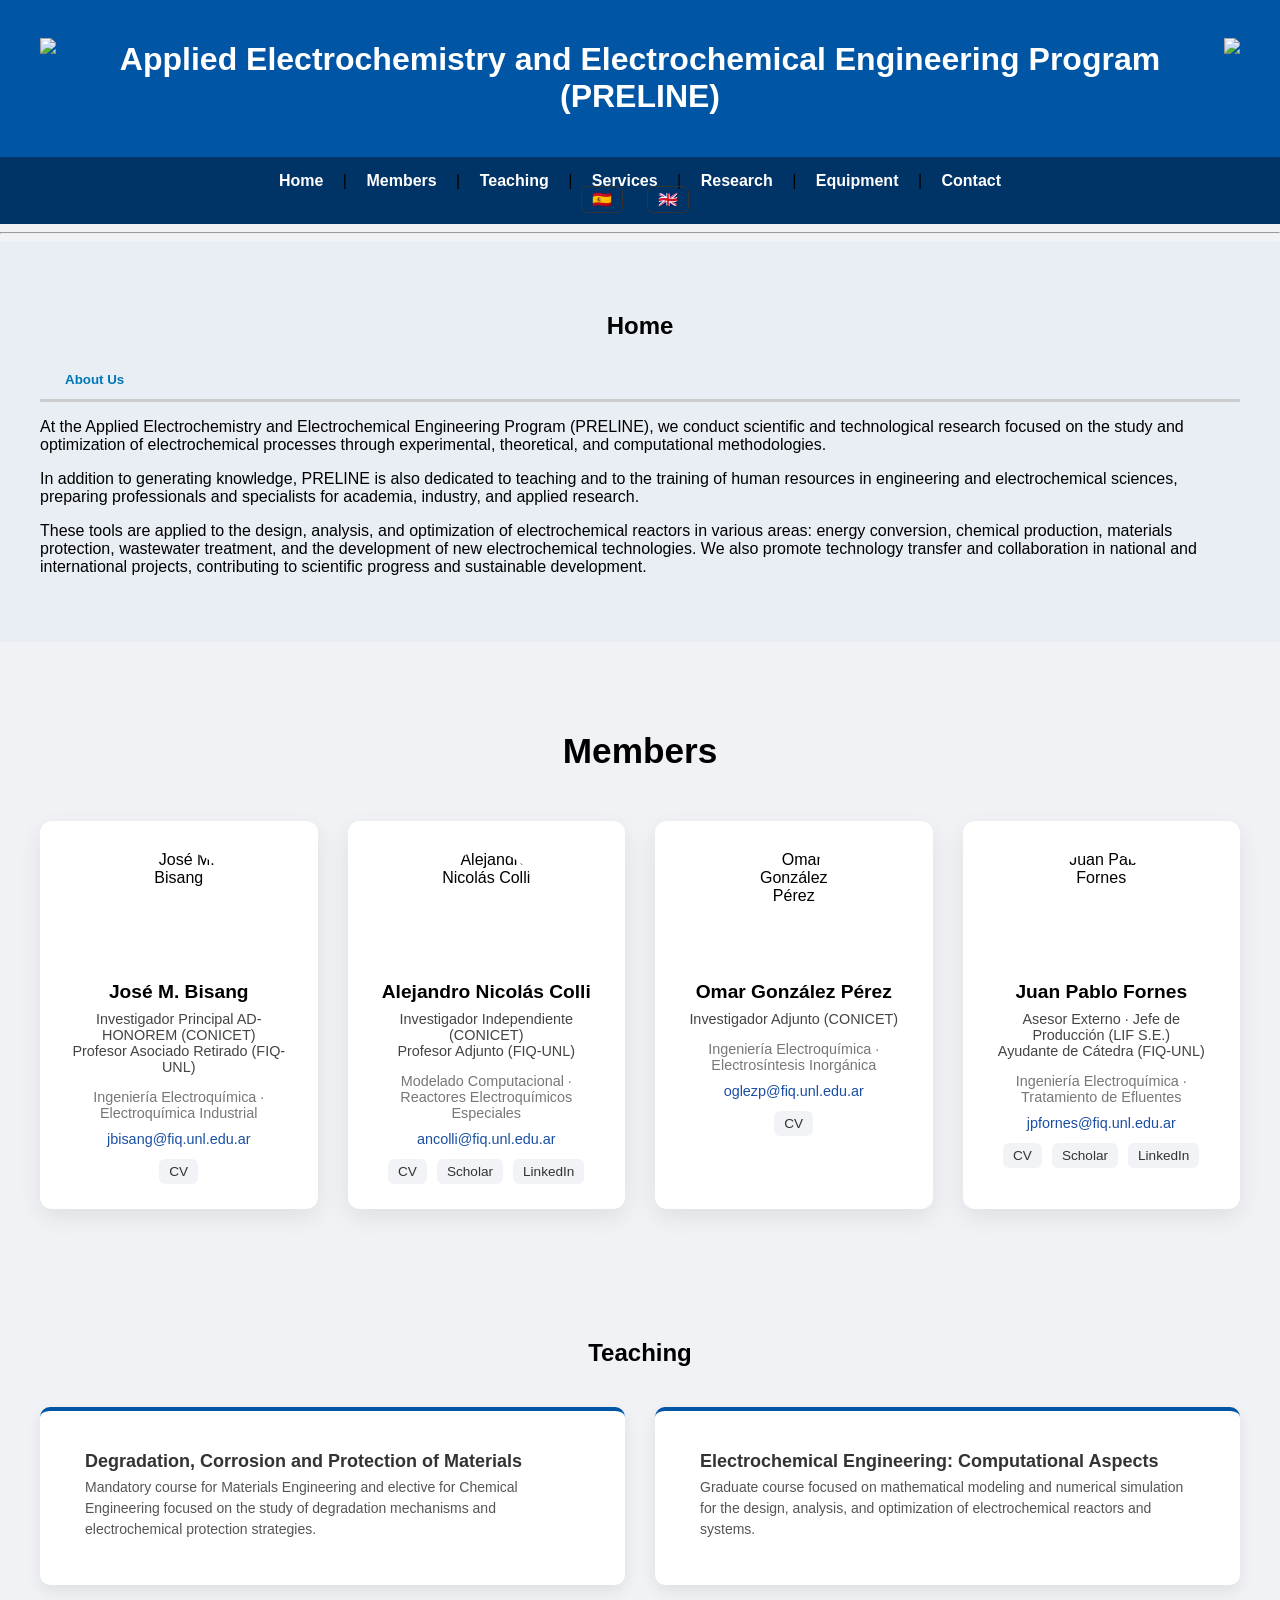
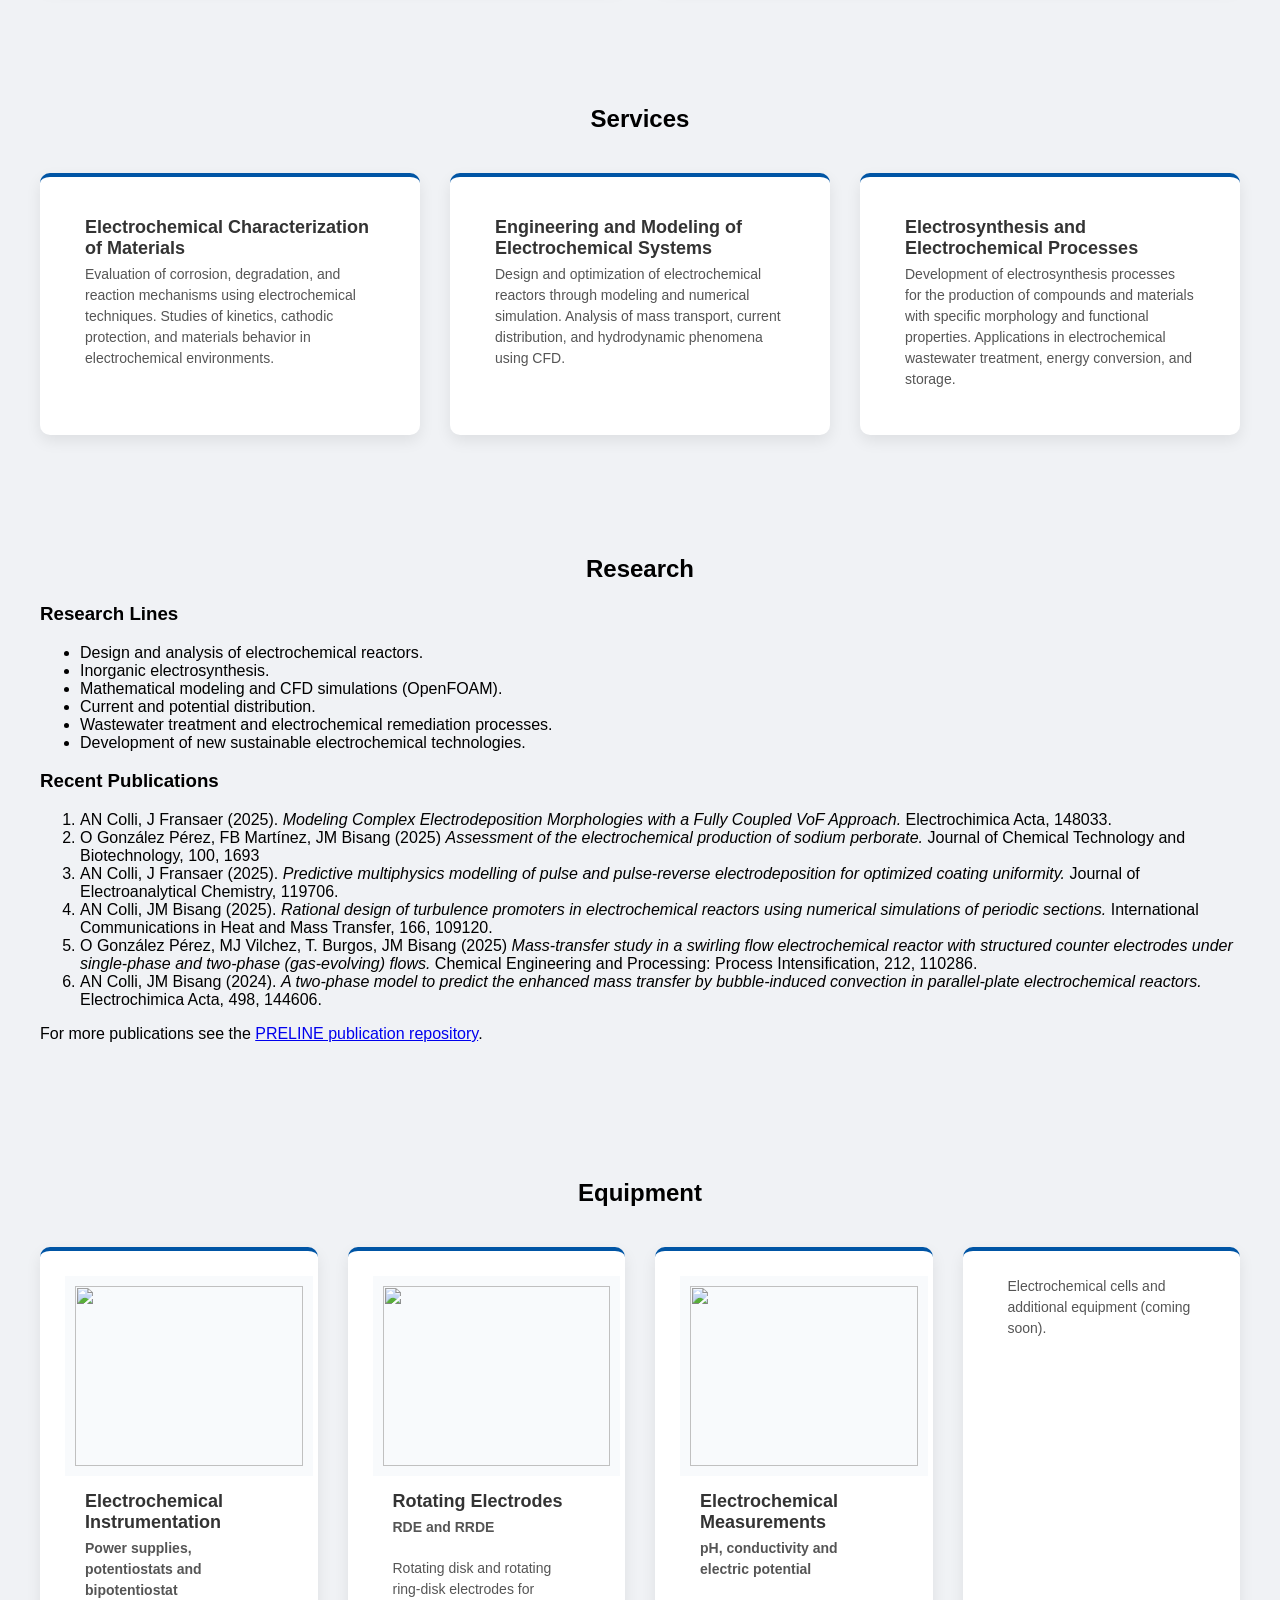
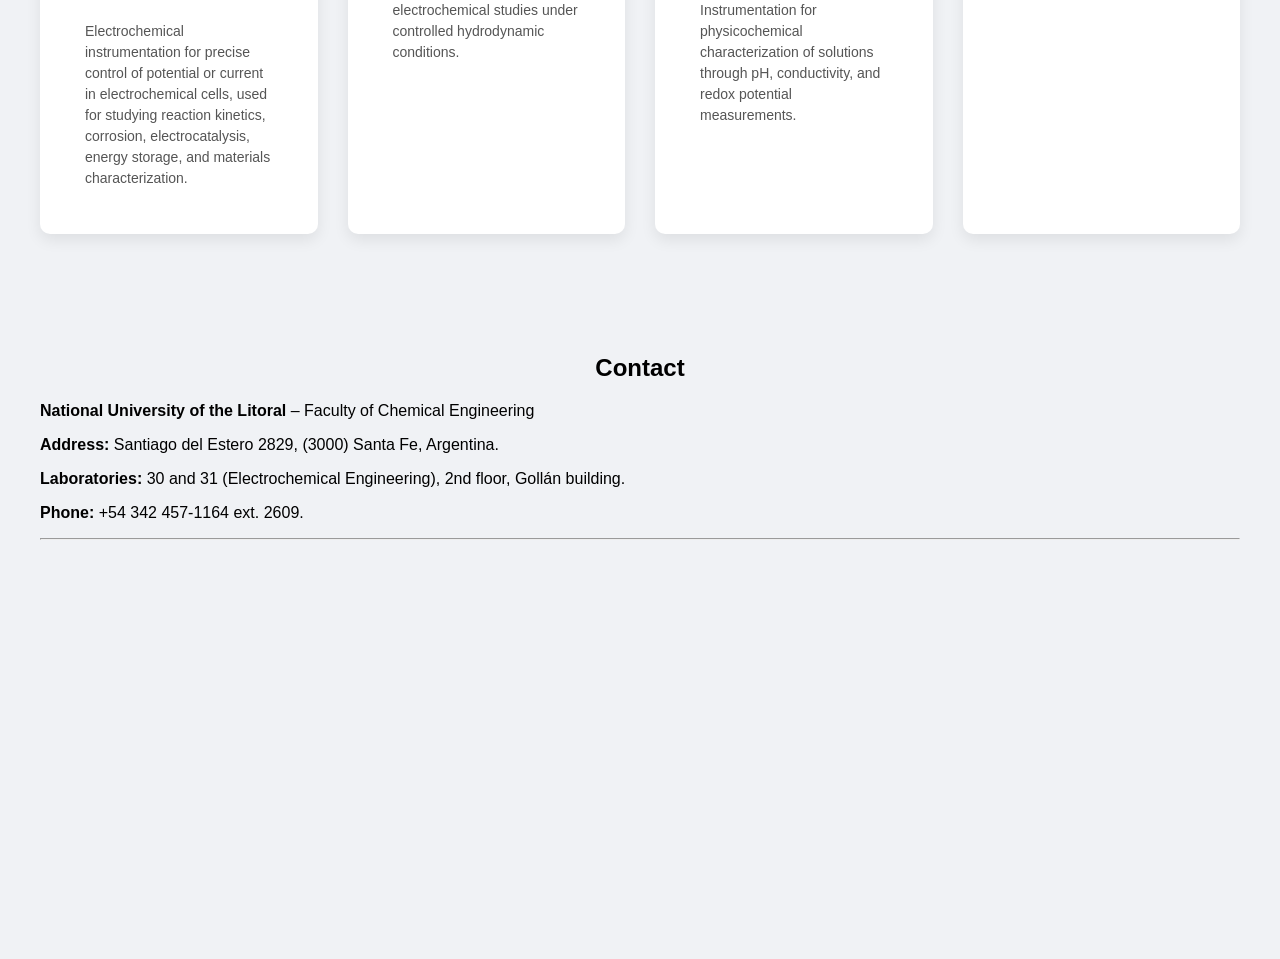
==== index-en.html @ 6eecdf02 "Update index-en.html" ====
<!DOCTYPE html>
<html lang="en">
<head>
<meta charset="UTF-8">
<meta name="description" content="PRELINE is a program in applied electrochemistry and electrochemical engineering at the School of Chemical Engineering (FIQ) of the National University of the Littoral (UNL), where research is conducted, undergraduate and graduate courses are taught, and human resources are trained.">
<title>Programa de Electroquímica Aplicada e Ingeniería Electroquímica (PRELINE)</title>
<link rel="stylesheet" href="style.css">
</head>

<body>

<header class="hero">
  <img src="files/logoFIQ.png" class="logo-left">
  <div class="hero-text">
    <h1>Applied Electrochemistry and Electrochemical Engineering Program (PRELINE)</h1>
  </div>
  <img src="files/logoUNL.png" class="logo-right">
</header>

<nav>

<div class="menu">
<a href="#inicio">Home</a> |
<a href="#integrantes">Members</a> |
<a href="#docencia">Teaching</a> |
<a href="#servicios">Services</a> |
<a href="#investigacion">Research</a> |
<a href="#equipamiento">Equipment</a> |
<a href="#contacto">Contact</a>
</div>

<span class="lang-switch">
<a href="index.html">🇪🇸</a>
<a href="index-en.html">🇬🇧</a>
</span>

</nav>

<hr>

<section id="inicio">
  <h2>Home</h2>

  <div class="tabs">
    <button class="tab-button active" data-tab="sobre-nosotros">About Us</button>
    
    <div class="tab-indicator"></div>
  </div>

  <div class="tab-content active" id="sobre-nosotros">
    <div class="sobre-texto">
      <p>
        At the Applied Electrochemistry and Electrochemical Engineering Program (PRELINE), we conduct scientific and technological research focused on the study and optimization of electrochemical processes through experimental, theoretical, and computational methodologies.
      </p>

      <p>
        In addition to generating knowledge, PRELINE is also dedicated to teaching and to the training of human resources in engineering and electrochemical sciences, preparing professionals and specialists for academia, industry, and applied research.
      </p>

      <p>
        These tools are applied to the design, analysis, and optimization of electrochemical reactors in various areas: energy conversion, chemical production, materials protection, wastewater treatment, and the development of new electrochemical technologies. We also promote technology transfer and collaboration in national and international projects, contributing to scientific progress and sustainable development.
      </p>
    </div>
  </div>

  
</section>


<section id="integrantes">

<h2 class="section-title">Members</h2>

<div class="integrantes-grid">

<!-- Integrante -->
    <article class="integrante-card">
      <img src="files/img/fotoJMB.jpg" alt="José M. Bisang">

      <div class="integrante-info">
        <h3>José M. Bisang</h3>

        <p class="cargo">
          Investigador Principal AD-HONOREM (CONICET) <br>
          Profesor Asociado Retirado (FIQ-UNL)
        </p>

        <p class="area">
          Ingeniería Electroquímica · Electroquímica Industrial
        </p>

        <a class="email" href="mailto:jbisang@fiq.unl.edu.ar">
          jbisang@fiq.unl.edu.ar
        </a>

        <div class="links">
          <a href="https://bicyt.conicet.gov.ar/fichas/p/en/jose-maria-bisang" target="_blank">CV</a>
        </div>
      </div>
    </article>


    <!-- Integrante -->
    <article class="integrante-card">
      <img src="files/img/fotoColli.jpg" alt="Alejandro Nicolás Colli">

      <div class="integrante-info">
        <h3>Alejandro Nicolás Colli</h3>

        <p class="cargo">
          Investigador Independiente (CONICET) <br>
          Profesor Adjunto (FIQ-UNL)
        </p>

        <p class="area">
          Modelado Computacional · Reactores Electroquímicos Especiales
        </p>

        <a class="email" href="mailto:ancolli@fiq.unl.edu.ar">
          ancolli@fiq.unl.edu.ar
        </a>

        <div class="links">
          <a href="files/Colli.pdf" target="_blank">CV</a>
          <a href="https://scholar.google.com/citations?user=AKyOpQEAAAAJ&hl=es" target="_blank">Scholar</a>
          <a href="https://www.linkedin.com/in/alejandro-nicol%C3%A1s-colli-9a165934/" target="_blank">LinkedIn</a>
        </div>
      </div>
    </article>


    <!-- Integrante -->
    <article class="integrante-card">
      <img src="files/img/fotoOmar.jpg" alt="Omar González Pérez">

      <div class="integrante-info">
        <h3>Omar González Pérez</h3>

        <p class="cargo">
          Investigador Adjunto (CONICET)
        </p>

        <p class="area">
          Ingeniería Electroquímica · Electrosíntesis Inorgánica
        </p>

        <a class="email" href="mailto:oglezp@fiq.unl.edu.ar">
          oglezp@fiq.unl.edu.ar
        </a>

        <div class="links">
          <a href="files/OGP.pdf" target="_blank">CV</a>
        </div>
      </div>
    </article>


    <!-- Integrante -->
    <article class="integrante-card">
      <img src="files/img/fotoJP.png" alt="Juan Pablo Fornes">

      <div class="integrante-info">
        <h3>Juan Pablo Fornes</h3>

        <p class="cargo">
          Asesor Externo · Jefe de Producción (LIF S.E.) <br>
          Ayudante de Cátedra (FIQ-UNL)
        </p>

        <p class="area">
          Ingeniería Electroquímica · Tratamiento de Efluentes
        </p>

        <a class="email" href="mailto:jpfornes@fiq.unl.edu.ar">
          jpfornes@fiq.unl.edu.ar
        </a>

        <div class="links">
          <a href="files/JPF.pdf" target="_blank">CV</a>
          <a href="https://scholar.google.com/citations?user=58MjbLQAAAAJ&hl=es" target="_blank">Scholar</a>
          <a href="https://www.linkedin.com/in/juan-pablo-fornes-07b4b155/" target="_blank">LinkedIn</a>
        </div>
      </div>
    </article>

</div>
</section>


<section id="docencia">
<h2>Teaching</h2>

<div class="cards">

<a href="corrosion.html" class="card-link">
<div class="card">
<h3>Degradation, Corrosion and Protection of Materials</h3>
<p>Mandatory course for Materials Engineering and elective for Chemical Engineering focused on the study of degradation mechanisms and electrochemical protection strategies.</p>
</div>
</a>

<a href="ingElectro.html" class="card-link">
<div class="card">
<h3>Electrochemical Engineering: Computational Aspects</h3>
<p>Graduate course focused on mathematical modeling and numerical simulation for the design, analysis, and optimization of electrochemical reactors and systems.</p>
</div>
</a>

</div>
</section>


<section id="servicios">
<h2>Services</h2>

<div class="cards">

<div class="card">
<h3>Electrochemical Characterization of Materials</h3>
<p>Evaluation of corrosion, degradation, and reaction mechanisms using electrochemical techniques. Studies of kinetics, cathodic protection, and materials behavior in electrochemical environments.</p>
</div>

<div class="card">
<h3>Engineering and Modeling of Electrochemical Systems</h3>
<p>Design and optimization of electrochemical reactors through modeling and numerical simulation. Analysis of mass transport, current distribution, and hydrodynamic phenomena using CFD.</p>
</div>

<div class="card">
<h3>Electrosynthesis and Electrochemical Processes</h3>
<p>Development of electrosynthesis processes for the production of compounds and materials with specific morphology and functional properties. Applications in electrochemical wastewater treatment, energy conversion, and storage.</p>
</div>

</div>
</section>



<section id="investigacion">
<h2>Research</h2>

<div class="sobre-texto">
<h3>Research Lines</h3>

<ul>
<li>Design and analysis of electrochemical reactors.</li>
<li>Inorganic electrosynthesis.</li>
<li>Mathematical modeling and CFD simulations (OpenFOAM).</li>
<li>Current and potential distribution.</li>
<li>Wastewater treatment and electrochemical remediation processes.</li>
<li>Development of new sustainable electrochemical technologies.</li>
</ul>

</div>

<div class="sobre-texto">

<h3>Recent Publications</h3>

<ol>
    <li>
      AN Colli, J Fransaer (2025). 
      <em>Modeling Complex Electrodeposition Morphologies with a Fully Coupled VoF Approach.</em> 
      Electrochimica Acta, 148033.
    </li>
    <li>
      O González Pérez, FB Martínez, JM Bisang (2025)
      <em>Assessment of the electrochemical production of sodium perborate.</em> 
      Journal of Chemical Technology and Biotechnology, 100, 1693
    </li>
    <li>
      AN Colli, J Fransaer (2025). 
      <em>Predictive multiphysics modelling of pulse and pulse-reverse electrodeposition for optimized coating uniformity.</em> 
      Journal of Electroanalytical Chemistry, 119706.
    </li>
    <li>
      AN Colli, JM Bisang (2025). 
      <em>Rational design of turbulence promoters in electrochemical reactors using numerical simulations of periodic sections.</em> 
      International Communications in Heat and Mass Transfer, 166, 109120.
    </li>
        <li>
      O González Pérez, MJ Vilchez, T. Burgos, JM Bisang (2025)
      <em>Mass-transfer study in a swirling flow electrochemical reactor with structured counter electrodes under single-phase and two-phase (gas-evolving) flows.</em> 
      Chemical Engineering and Processing: Process Intensification, 212, 110286.
    </li>
    <li>
      AN Colli, JM Bisang (2024). 
      <em>A two-phase model to predict the enhanced mass transfer by bubble-induced convection in parallel-plate electrochemical reactors.</em> 
      Electrochimica Acta, 498, 144606.
    </li>
  </ol>

<p>For more publications see the <a href="#">PRELINE publication repository</a>.</p>

</div>

</section>


<section id="equipamiento">

<h2>Equipment</h2>

<div class="cards">

<a href="potenciostatos.html" class="card">

<img src="files/equipos/potenciostato2.gif">

<h3>Electrochemical Instrumentation</h3>

<p class="card-subtitle">
Power supplies, potentiostats and bipotentiostat
</p>

<p>
Electrochemical instrumentation for precise control of potential or current in electrochemical cells, used for studying reaction kinetics, corrosion, electrocatalysis, energy storage, and materials characterization.
</p>

</a>


<a href="electrodos-rotatorios.html" class="card">

<img src="files/equipos/rrde.png">

<h3>Rotating Electrodes</h3>

<p class="card-subtitle">
RDE and RRDE
</p>

<p>
Rotating disk and rotating ring-disk electrodes for electrochemical studies under controlled hydrodynamic conditions.
</p>

</a>


<a href="ph-conductividad-potencial.html" class="card">

<img src="files/equipos/phmetro.png">

<h3>Electrochemical Measurements</h3>

<p class="card-subtitle">
pH, conductivity and electric potential
</p>

<p>
Instrumentation for physicochemical characterization of solutions through pH, conductivity, and redox potential measurements.
</p>

</a>

<div class="card">
<p>Electrochemical cells and additional equipment (coming soon).</p>
</div>

</div>
</section>





<section id="contacto">

<h2>Contact</h2>

<div class="sobre-texto">

<p><strong>National University of the Litoral</strong> – Faculty of Chemical Engineering</p>

<p><strong>Address:</strong> Santiago del Estero 2829, (3000) Santa Fe, Argentina.</p>

<p><strong>Laboratories:</strong> 30 and 31 (Electrochemical Engineering), 2nd floor, Gollán building.</p>

<p><strong>Phone:</strong> +54 342 457-1164 ext. 2609.</p>

 <hr>

    <div class="mapa">
      <iframe src="https://www.google.com/maps/embed?pb=!1m18!1m12!1m3!1d3396.8702638715386!2d-60.70971612447828!3d-31.637402374160654!2m3!1f0!2f0!3f0!3m2!1i1024!2i768!4f13.1!3m3!1m2!1s0x95b5a9b8584c6de3%3A0xba6783eb5338e524!2sSantiago%20del%20Estero%202829%2C%20S3000%20Santa%20Fe%20de%20la%20Vera%20Cruz%2C%20Santa%20Fe!5e0!3m2!1ses!2sar!4v1773063499050!5m2!1ses!2sar" width="100%" height="350" style="border:0;" allowfullscreen="" loading="lazy" referrerpolicy="no-referrer-when-downgrade"></iframe>
    </div>

</div>

</section>

</body>
</html>
---- style.css ----
/* =========================
   ESTILO GENERAL
========================= */

body {
  font-family: Arial, sans-serif;
  margin: 0;
  background-color: #f0f2f5;
}

section {
  padding: 50px 40px;
}

h2 {
  text-align: center;
}

/* =========================
   NAVBAR
========================= */

nav {
  background-color: #003366;
  padding: 15px;
  text-align: center;
}

nav a {
  color: white;
  margin: 0 15px;
  text-decoration: none;
  font-weight: bold;
}

/* =========================
   HERO
========================= */

.hero {
  background-color: #0055a5;
  color: white;
  padding: 20px 40px;
  display: flex;
  align-items: center;
  justify-content: space-between;
}

.hero-text {
  text-align: center;
  flex: 1;
}

.logo-left,
.logo-right {
  height: 80px;
}

.logo-left {
  margin-right: 20px;
}

.logo-right {
  margin-left: 20px;
}

/* =========================
   RESPONSIVE - hero
========================= */

@media (max-width: 768px) {

.hero {
flex-direction: column;
text-align: center;
}

.logo-left,
.logo-right {
margin: 10px 0;
}

}

/* =========================
   SECCION INICIO
========================= */

#inicio {
  background-color: #e9eef5;
}

/* =========================
   CARDS GENERALES
========================= */

.cards {
  display: grid;
  grid-template-columns: repeat(auto-fit, minmax(280px, 1fr));
  gap: 25px;
  margin-top: 30px;
}

.card {
  background-color: #ffffff;
  padding: 25px;
  border-radius: 6px;
  border-top: 4px solid #0055a5;
  box-shadow: 0px 3px 8px rgba(0,0,0,0.08);
  transition: 0.3s;
}

.card h3 {
  margin-top: 0;
}

.card:hover {
  transform: translateY(-5px);
  box-shadow: 0px 6px 15px rgba(0,0,0,0.15);
}

/* CARD GRANDE */

.card.large {
  max-width: 900px;
  margin: 20px auto;
  background: #f0f4f8;
  padding: 1.5rem;
  border-radius: 10px;
  box-shadow: 0 4px 8px rgba(0,0,0,0.1);
}

.card-link {
  text-decoration: none;
  color: inherit;
}

/* =========================
   TIMELINE HISTORIA
========================= */

.timeline {
  position: relative;
  margin: 2rem 0;
  padding-left: 40px;
  border-left: 3px solid #0077b6;
}

.timeline-item {
  margin-bottom: 2rem;
  position: relative;
}

.timeline-date {
  position: absolute;
  left: -80px;
  top: 0;
  font-weight: bold;
  color: #023e8a;
}

.timeline-content {
  background: #f0f4f8;
  padding: 1rem;
  border-radius: 8px;
  box-shadow: 0 2px 6px rgba(0,0,0,0.1);
}

/* ======= Ajustes móviles ======= */
@media (max-width: 600px) {
  .timeline {
    padding-left: 20px;
    border-left: 2px solid #0077b6;
  }

  .timeline-date {
    left: -60px;
    font-size: 0.85rem;
  }

  .timeline-content {
    padding: 0.8rem;
  }
}
/* =========================
   TABS
========================= */

.tabs {
  position: relative;
  display: flex;
  border-bottom: 3px solid #ccc;
  margin-bottom: 1rem;
}

.tab-button {
  padding: 12px 25px;
  background: none;
  border: none;
  cursor: pointer;
  font-weight: bold;
  color: #555;
  position: relative;
  transition: color 0.3s;
}

.tab-button:hover {
  color: #0077b6;
}

.tab-button.active {
  color: #0077b6;
}

.tab-indicator {
  position: absolute;
  bottom: 0;
  height: 3px;
  background: #0077b6;
  width: 0;
  transition: left 0.3s, width 0.3s;
}

.tab-content {
  display: none;
  opacity: 0;
  transform: translateY(10px);
  transition: opacity 0.5s ease, transform 0.5s ease;
}

.tab-content.active {
  display: block;
  opacity: 1;
  transform: translateY(0);
}

/* =========================
   INTEGRANTES
========================= */

#integrantes {
  padding: 60px 20px;
  max-width: 1200px;
  margin: auto;
}

.section-title{
  text-align:center;
  font-size:2.2rem;
  margin-bottom:50px;
}

.integrantes-grid{
  display:grid;
  grid-template-columns:repeat(auto-fit,minmax(260px,1fr));
  gap:30px;
}

.integrante-card{
  background:white;
  border-radius:12px;
  padding:20px;
  box-shadow:0 8px 25px rgba(0,0,0,0.08);
  transition:transform .25s ease, box-shadow .25s ease;
  text-align:center;
  height:auto; /* cambiar de 100% a auto para evitar solapamiento */
}

.integrante-card:hover{
  transform:translateY(-6px);
  box-shadow:0 14px 35px rgba(0,0,0,0.12);
}

.integrante-card img{
  width:110px;
  height:110px;
  border-radius:50%;
  object-fit:cover;
  display:block;
  margin:10px auto 15px auto;
}

.integrante-info{
  padding:5px 10px;
}

.integrante-info h3{
  margin:0;
  font-size:1.2rem;
}

.cargo{
  font-size:.9rem;
  margin:8px 0;
  color:#444;
}

.area{
  font-size:.9rem;
  color:#777;
  margin-bottom:10px;
}

.email{
  display:block;
  font-size:.9rem;
  margin-bottom:12px;
  color:#1a4fa3;
  text-decoration:none;
}

.links{
  display:flex;
  gap:10px;
  flex-wrap:wrap;
  justify-content:center;
}

.links a{
  font-size:.85rem;
  padding:5px 10px;
  border-radius:6px;
  background:#f1f3f6;
  text-decoration:none;
  color:#333;
  transition:.2s;
}

.links a:hover{
  background:#1a4fa3;
  color:white;
}

/* =========================
   RESPONSIVE - integrantes
========================= */

/* Tablets */
@media (max-width: 900px){
  .integrantes-grid {
    grid-template-columns: repeat(2, 1fr);
  }
}

/* Móviles */
@media (max-width: 600px){
  .integrantes-grid {
    grid-template-columns: 1fr;
  }

  .integrante-card img {
    width: 90px;
    height: 90px;
  }

  .section-title{
    font-size:1.8rem;
  }

  .integrante-info h3{
    font-size:1.1rem;
  }
}



/* =========================
   MAPA
========================= */

.mapa{
  margin-top:15px;
}

.mapa iframe{
  border-radius:10px;
}

/* =========================
   EQUIPAMIENTO
========================= */

.cards{
display:grid;
grid-template-columns:repeat(auto-fit,minmax(260px,1fr));
gap:30px;
margin-top:40px;
}

.card{
display:block;
background:white;
border-radius:10px;
overflow:hidden;
text-decoration:none;   /* ESTO SACA EL SUBRAYADO */
color:#333;
box-shadow:0 6px 15px rgba(0,0,0,0.08);
transition:transform .2s ease, box-shadow .2s ease;
}

.card img{
width:100%;
height:180px;
object-fit:contain;
display:block;
padding:10px;
background:#f8fafc;
}

.card h3{
font-size:18px;
margin:15px 20px 5px 20px;
}

.card p{
font-size:14px;
margin:0 20px 20px 20px;
color:#555;
line-height:1.5;
}

.card:hover{
transform:translateY(-6px);
box-shadow:0 12px 25px rgba(0,0,0,0.15);
}

.card-subtitle{
font-size:14px;
color:#2c6fa3;
margin:0 20px 10px 20px;
font-weight:600;
}

/* =========================
   Desarrollo tecnologico
========================= */


#clientes {
  display: grid;
  grid-template-columns: repeat(auto-fit, minmax(300px, 1fr));
  gap: 20px;
}

.trabajo {
  background: #ffffff;
  border-left: 4px solid #2c6ed5;
  padding: 15px;
  border-radius: 6px;
  box-shadow: 0 2px 6px rgba(0,0,0,0.08);
  transition: transform 0.2s ease, box-shadow 0.2s ease;
}

.trabajo:hover {
  transform: translateY(-4px);
  box-shadow: 0 6px 14px rgba(0,0,0,0.12);
}

.trabajo h3 {
  margin-top: 0;
  font-size: 18px;
  color: #1d3557;
}

.trabajo p {
  margin: 5px 0;
  font-size: 14px;
  color: #444;
}

.trabajo strong {
  color: #000;
}





/* =========================
   IDIOMA
========================= */

.lang-switch a {
  padding: 4px 10px;
  border: 1px solid #333;
  border-radius: 6px;
  text-decoration: none;
  font-weight: bold;
  margin-left: 5px;
}

.lang-switch a:hover {
  background-color: #333;
  color: white;
}
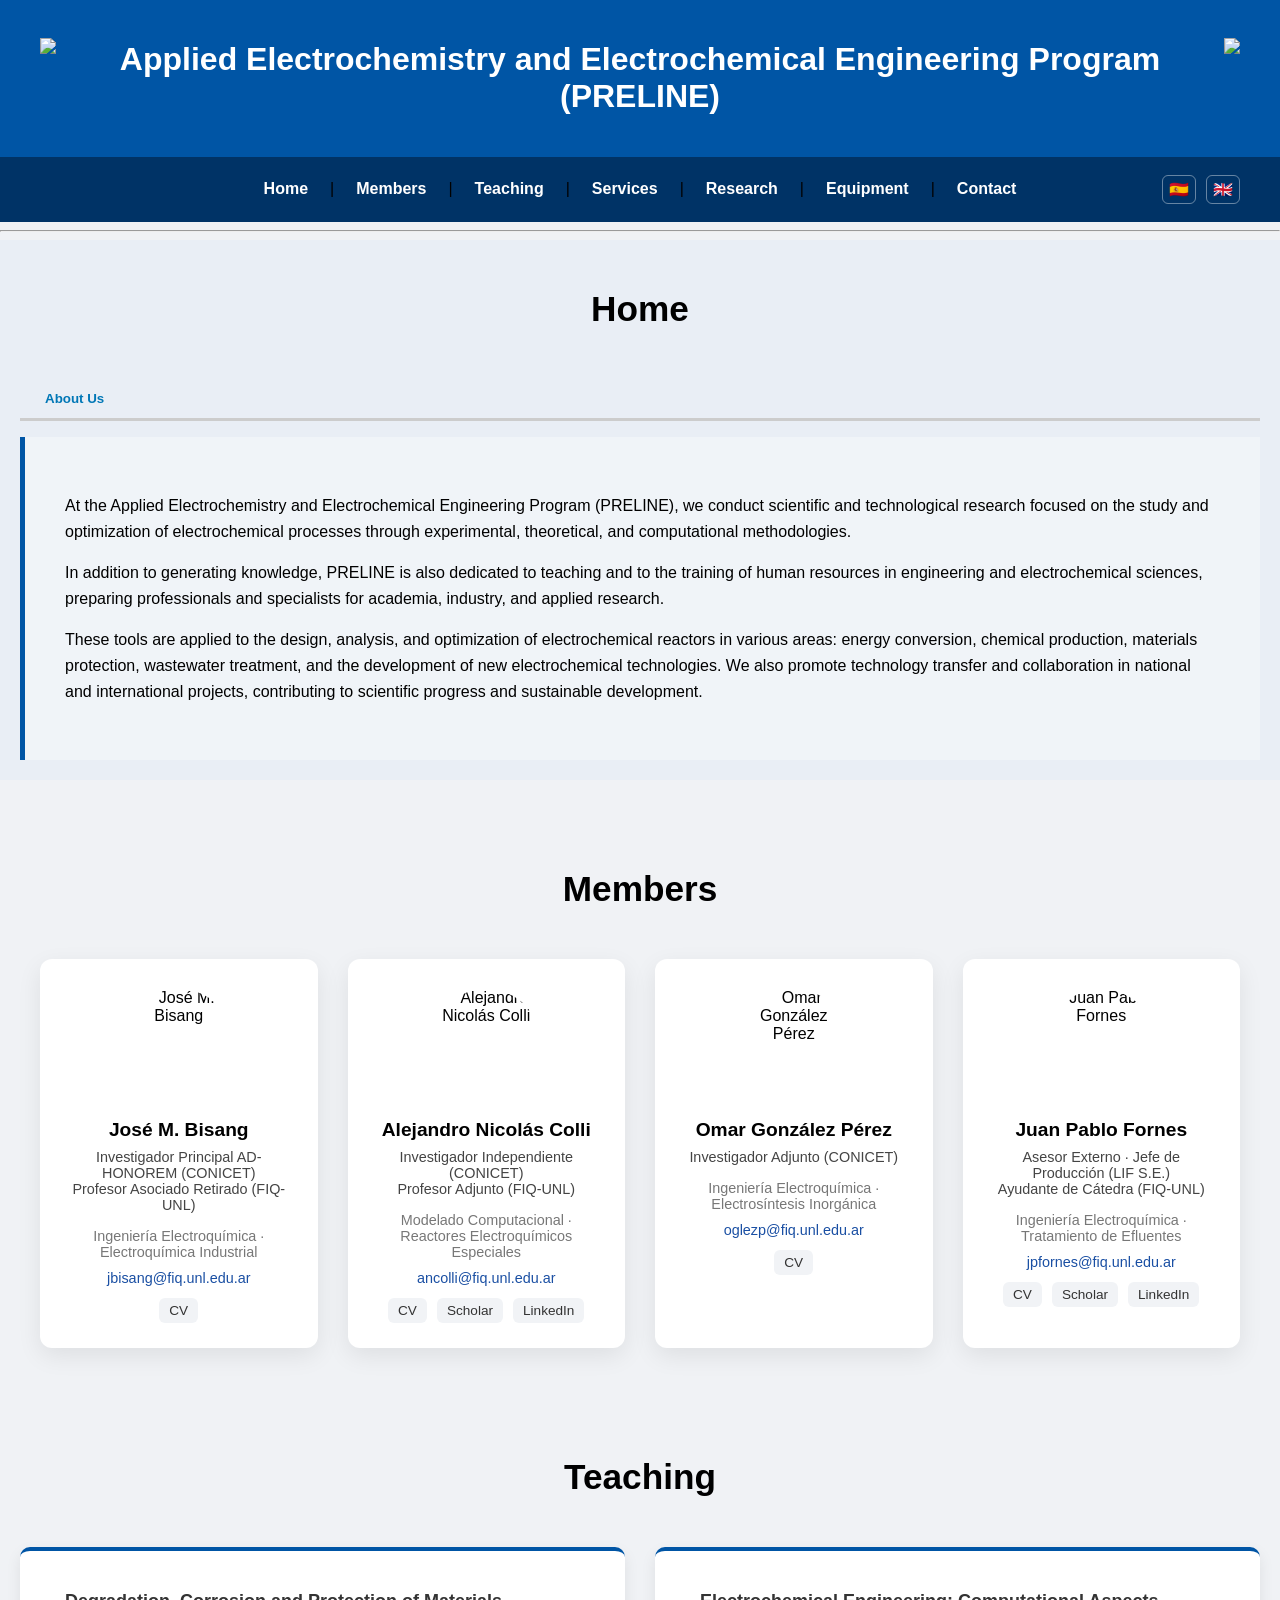
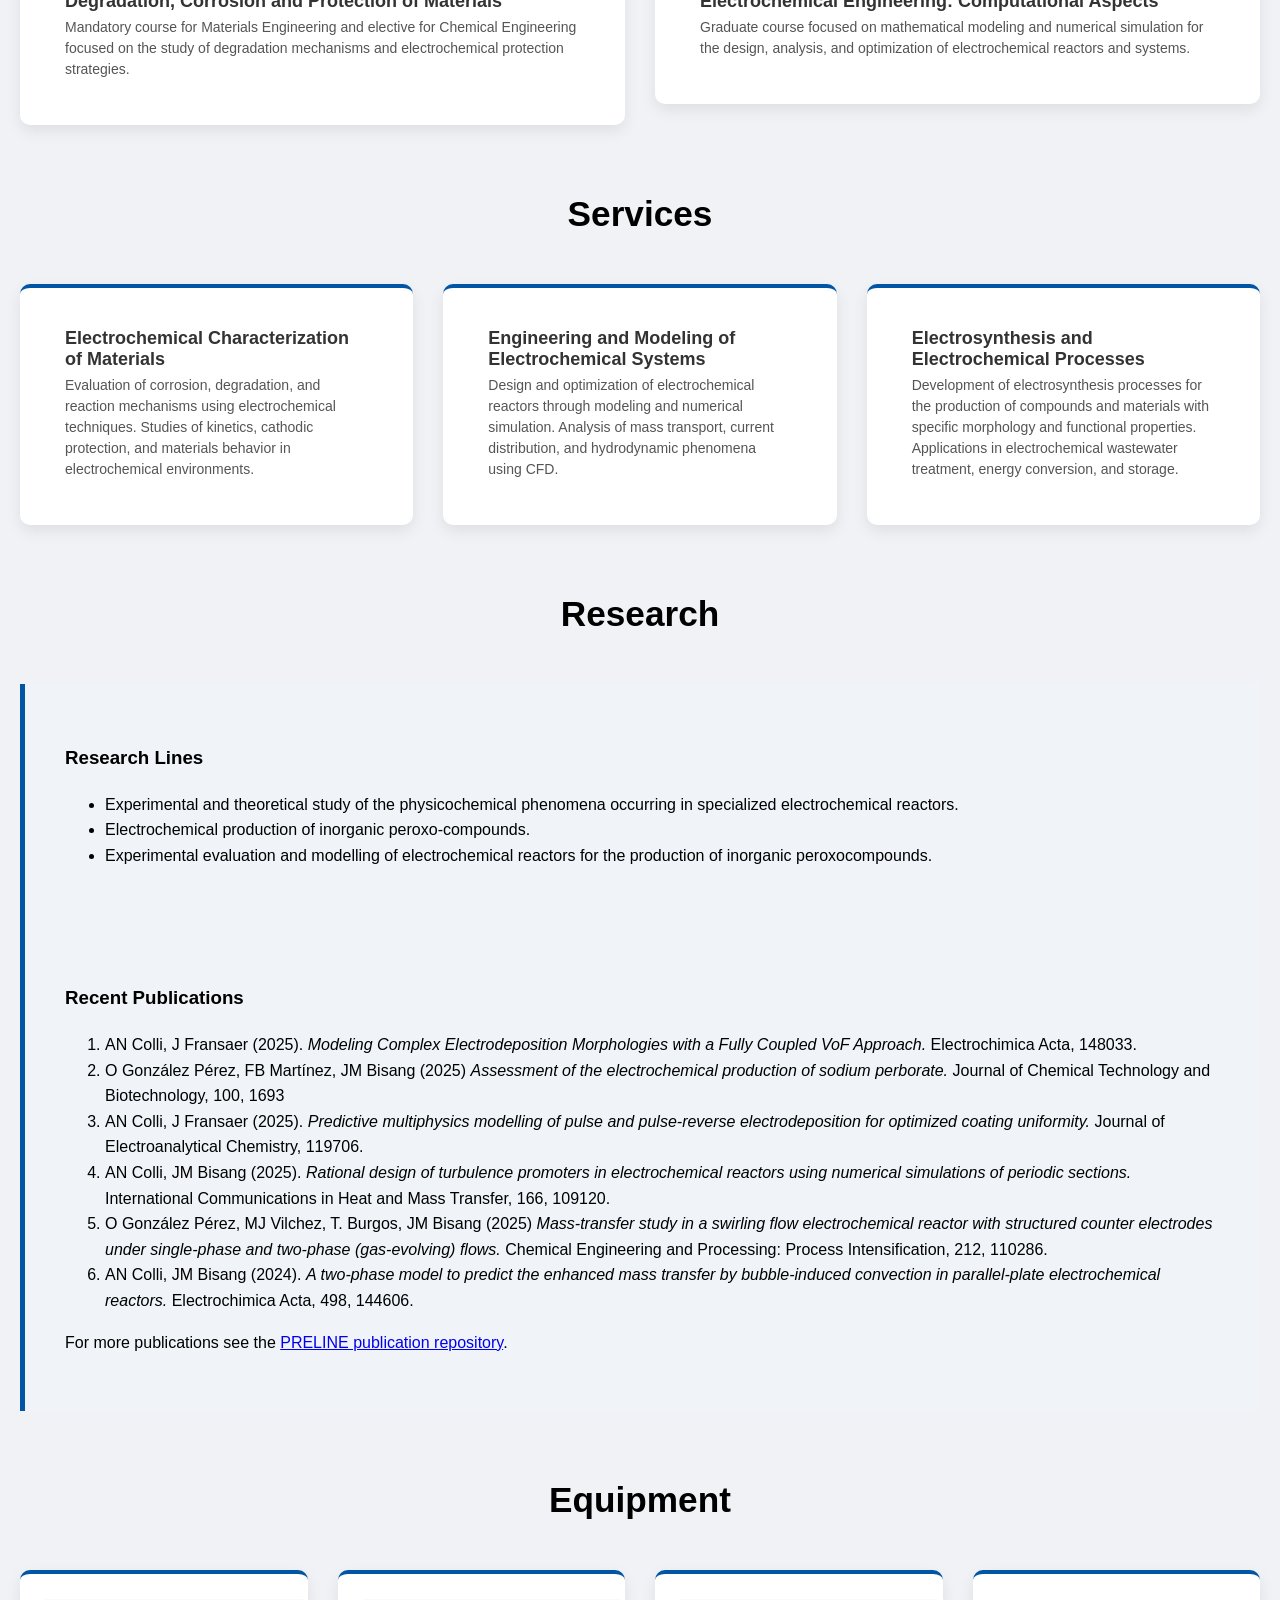
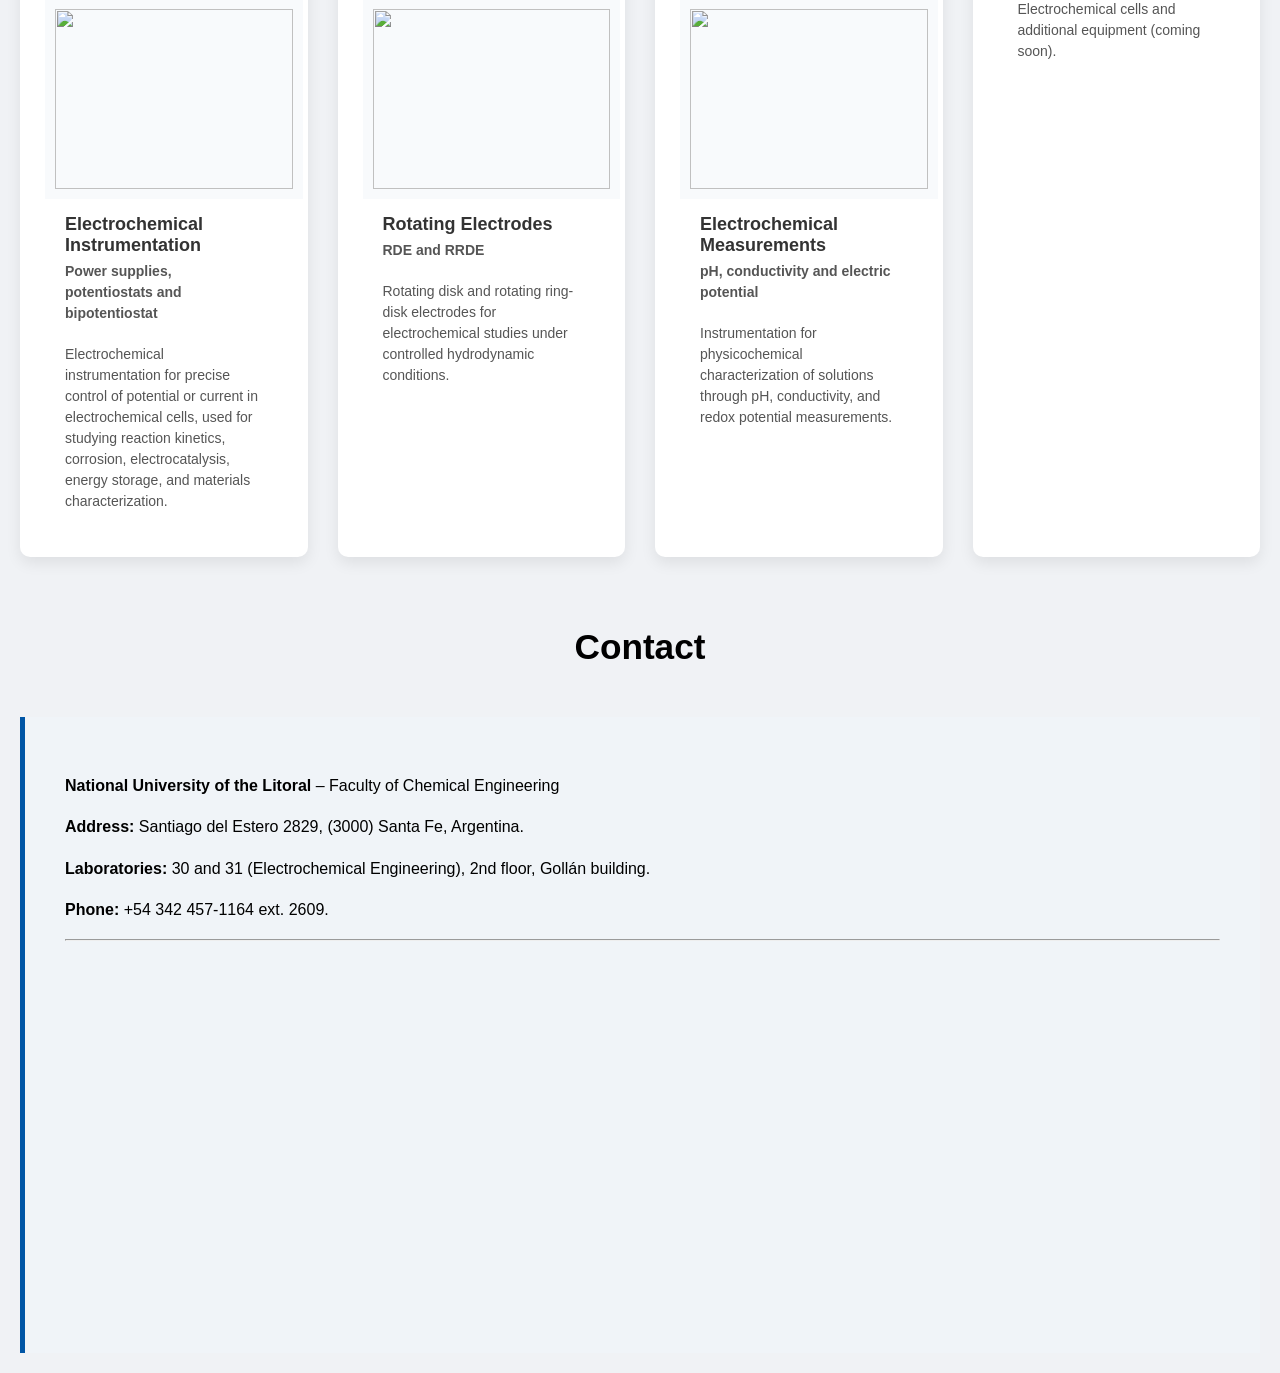
==== commit 2f9862b8: "class="section-title"" ====
--- a/index-en.html
+++ b/index-en.html
@@ -39,7 +39,7 @@
 <hr>
 
 <section id="inicio">
-  <h2>Home</h2>
+<h2 class="section-title">Home</h2>
 
   <div class="tabs">
     <button class="tab-button active" data-tab="sobre-nosotros">About Us</button>
@@ -188,7 +188,7 @@
 
 
 <section id="docencia">
-<h2>Teaching</h2>
+<h2 class="section-title">Teaching</h2>
 
 <div class="cards">
 
@@ -211,7 +211,7 @@
 
 
 <section id="servicios">
-<h2>Services</h2>
+<h2 class="section-title">Services</h2>
 
 <div class="cards">
 
@@ -236,18 +236,15 @@
 
 
 <section id="investigacion">
-<h2>Research</h2>
+<h2 class="section-title">Research</h2>
 
 <div class="sobre-texto">
 <h3>Research Lines</h3>
 
 <ul>
-<li>Design and analysis of electrochemical reactors.</li>
-<li>Inorganic electrosynthesis.</li>
-<li>Mathematical modeling and CFD simulations (OpenFOAM).</li>
-<li>Current and potential distribution.</li>
-<li>Wastewater treatment and electrochemical remediation processes.</li>
-<li>Development of new sustainable electrochemical technologies.</li>
+<li>Experimental and theoretical study of the physicochemical phenomena occurring in specialized electrochemical reactors.</li>
+<li>Electrochemical production of inorganic peroxo-compounds.</li>
+<li>Experimental evaluation and modelling of electrochemical reactors for the production of inorganic peroxocompounds.</li>
 </ul>
 
 </div>
@@ -297,8 +294,8 @@
 
 
 <section id="equipamiento">
-
-<h2>Equipment</h2>
+<h2 class="section-title">Equipment</h2>
+
 
 <div class="cards">
 
@@ -364,8 +361,8 @@
 
 
 <section id="contacto">
-
-<h2>Contact</h2>
+<h2 class="section-title">Contact</h2>
+
 
 <div class="sobre-texto">
 
--- a/style.css
+++ b/style.css
@@ -9,7 +9,7 @@
 }
 
 section {
-  padding: 50px 40px;
+  padding: 20px 20px;
 }
 
 h2 {
@@ -22,16 +22,68 @@
 
 nav {
   background-color: #003366;
-  padding: 15px;
-  text-align: center;
+  padding: 18px 25px;
+
+  display: grid;
+  grid-template-columns: 1fr auto 1fr;
+  align-items: center;
 }
 
 nav a {
   color: white;
-  margin: 0 15px;
   text-decoration: none;
   font-weight: bold;
-}
+  font-size: 16px;
+}
+
+
+nav a:hover {
+  text-decoration: underline;
+}
+
+/* contenedor del menú */
+
+nav .menu {
+  grid-column: 2;
+
+  display: flex;
+  flex-wrap: wrap;
+  justify-content: center;
+
+  gap: 18px 22px;   /* más espacio entre filas y columnas */
+}
+
+
+/* =========================
+   IDIOMA
+========================= */
+
+.lang-switch {
+  grid-column: 3;
+  justify-self: end;
+  display: flex;
+  gap: 10px;
+  margin-left: 30px;   /* ← agrega separación con Contacto */
+  margin-right: 15px;  /* ← separación del borde derecho */
+}
+
+
+.lang-switch a {
+  padding: 4px 6px;
+  border: 1px solid rgba(255,255,255,0.4);
+  border-radius: 6px;
+  text-decoration: none;
+  font-size: 16px;
+}
+
+.lang-switch a:hover {
+  background-color: white;
+  color: #003366;
+}
+
+
+
+
 
 /* =========================
    HERO
@@ -119,16 +171,37 @@
   box-shadow: 0px 6px 15px rgba(0,0,0,0.15);
 }
 
-/* CARD GRANDE */
+/* =========================
+   CARD GRANDE (Sobre nosotros)
+========================= */
+
+.sobre-texto {
+  background: #f0f4f8;
+  padding: 40px;
+  border-left: 5px solid #0055a5;
+  line-height: 1.6;
+}
+
 
 .card.large {
-  max-width: 900px;
-  margin: 20px auto;
+  width: 100%;
+  margin: 30px 0;
   background: #f0f4f8;
-  padding: 1.5rem;
+  padding: 2rem 2.5rem;
   border-radius: 10px;
-  box-shadow: 0 4px 8px rgba(0,0,0,0.1);
-}
+  border-left: 5px solid #0055a5;
+  box-shadow: 0 4px 8px rgba(0,0,0,0.08);
+  line-height: 1.6;
+}
+
+
+/* mejora espaciado del texto */
+
+.card.large p {
+  margin-bottom: 1.2rem;
+}
+
+/* enlaces en cards */
 
 .card-link {
   text-decoration: none;
@@ -221,15 +294,18 @@
   transition: left 0.3s, width 0.3s;
 }
 
+/* contenido */
+
 .tab-content {
-  display: none;
+  max-height: 0;
   opacity: 0;
+  overflow: hidden;
   transform: translateY(10px);
-  transition: opacity 0.5s ease, transform 0.5s ease;
+  transition: all 0.4s ease;
 }
 
 .tab-content.active {
-  display: block;
+  max-height: 2000px; /* suficiente para el contenido */
   opacity: 1;
   transform: translateY(0);
 }
@@ -473,23 +549,3 @@
 }
 
 
-
-
-
-/* =========================
-   IDIOMA
-========================= */
-
-.lang-switch a {
-  padding: 4px 10px;
-  border: 1px solid #333;
-  border-radius: 6px;
-  text-decoration: none;
-  font-weight: bold;
-  margin-left: 5px;
-}
-
-.lang-switch a:hover {
-  background-color: #333;
-  color: white;
-}
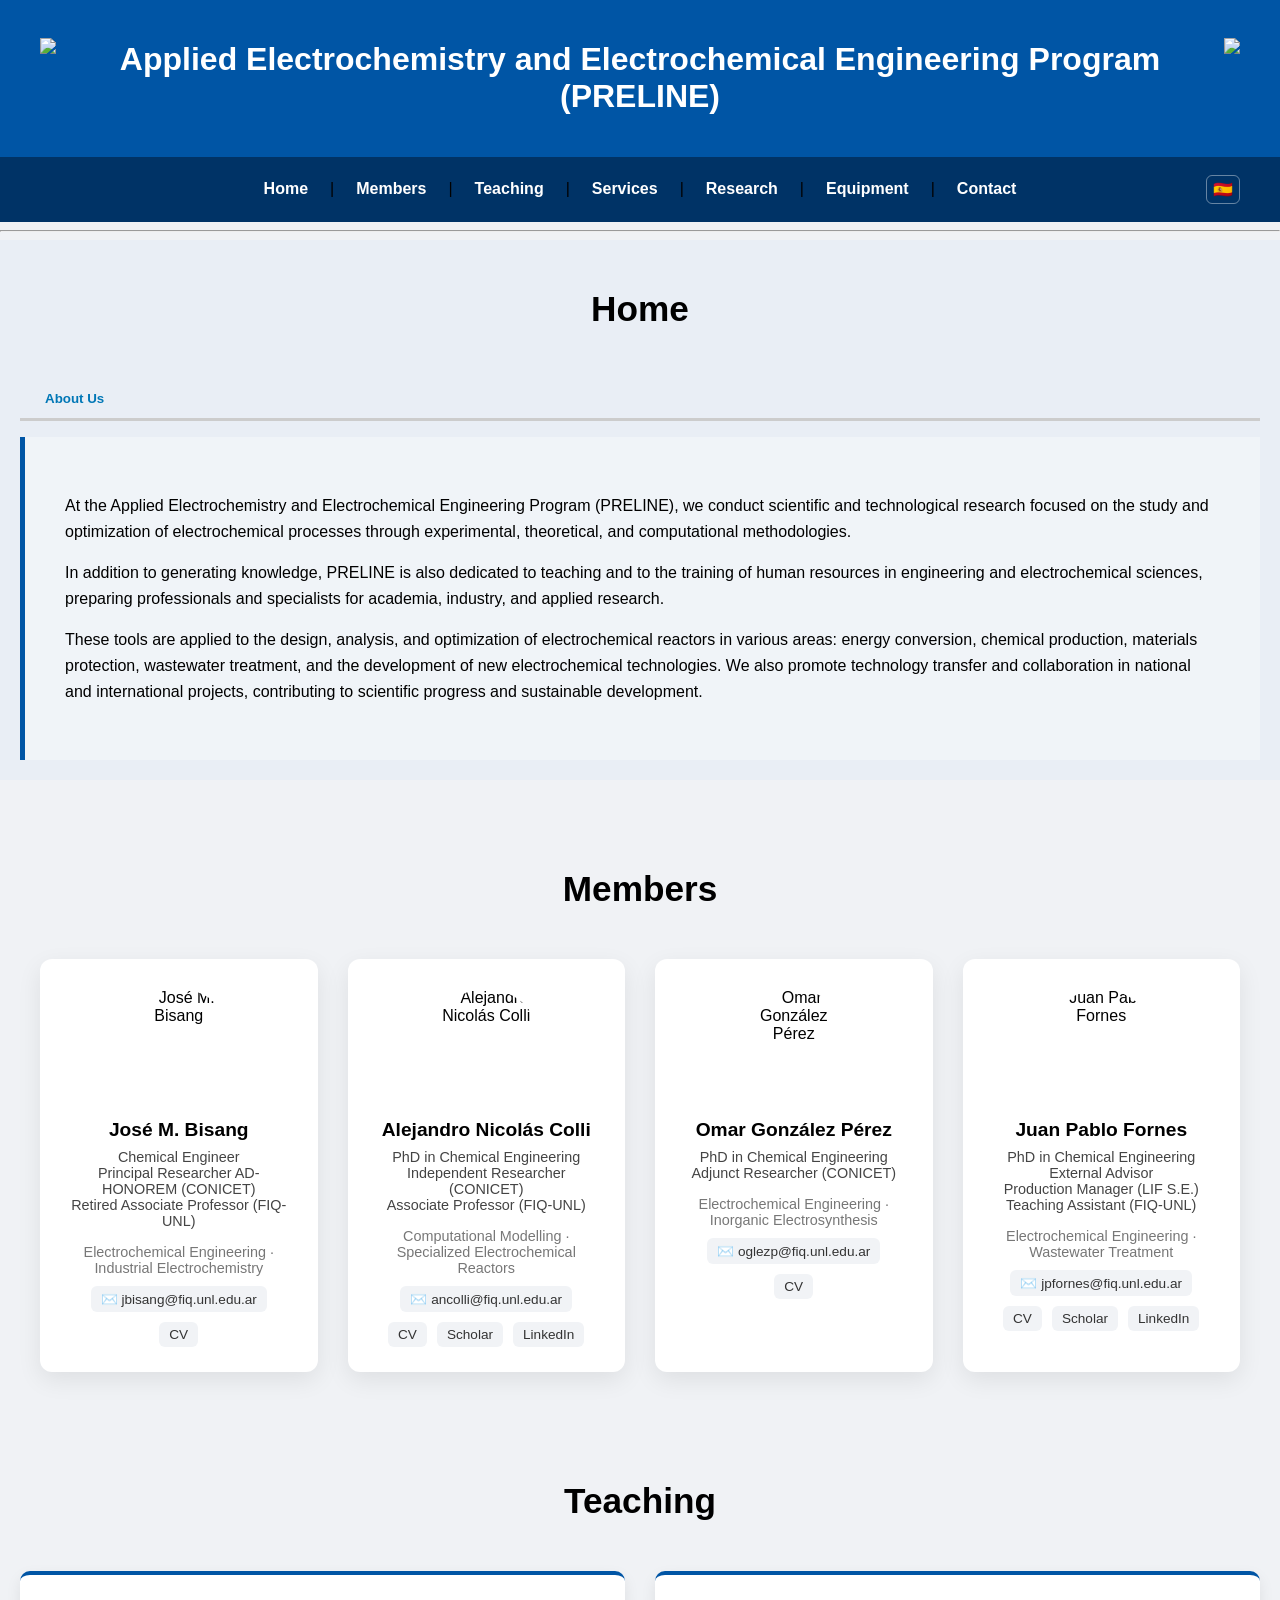
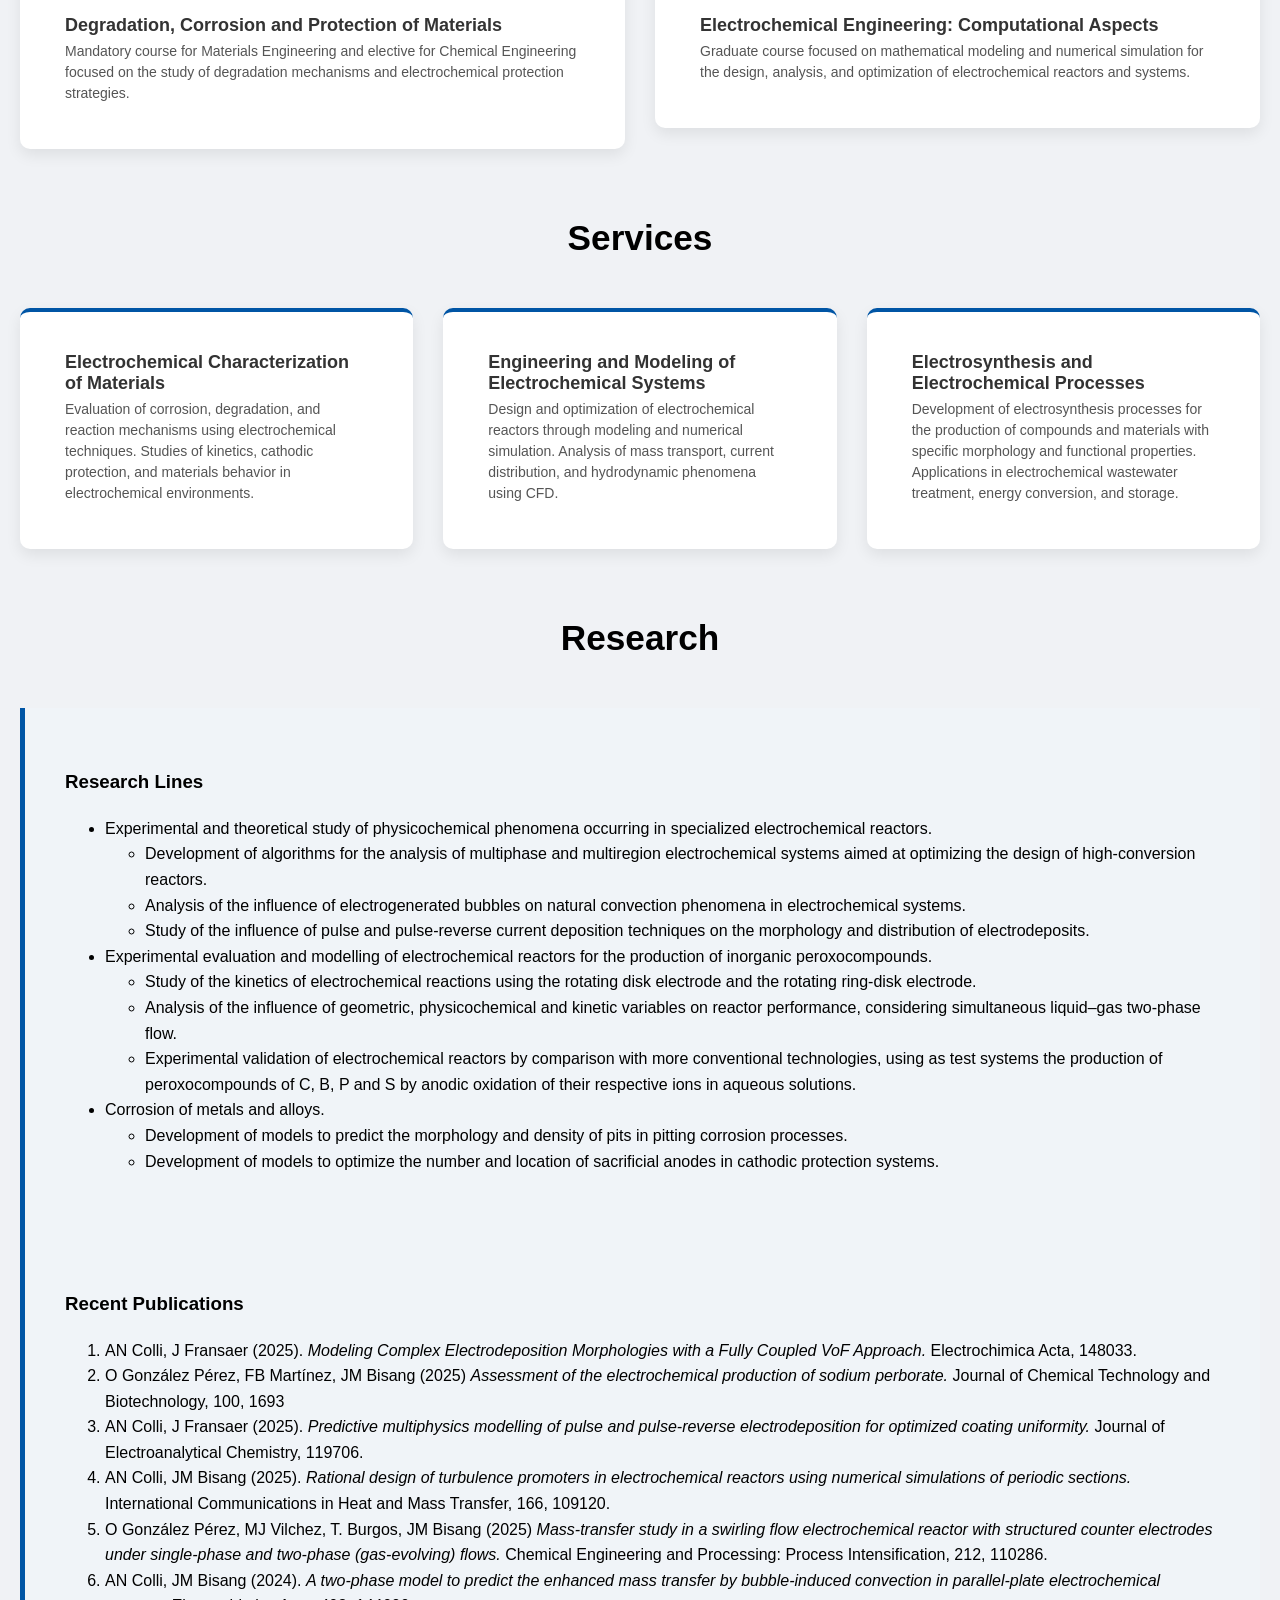
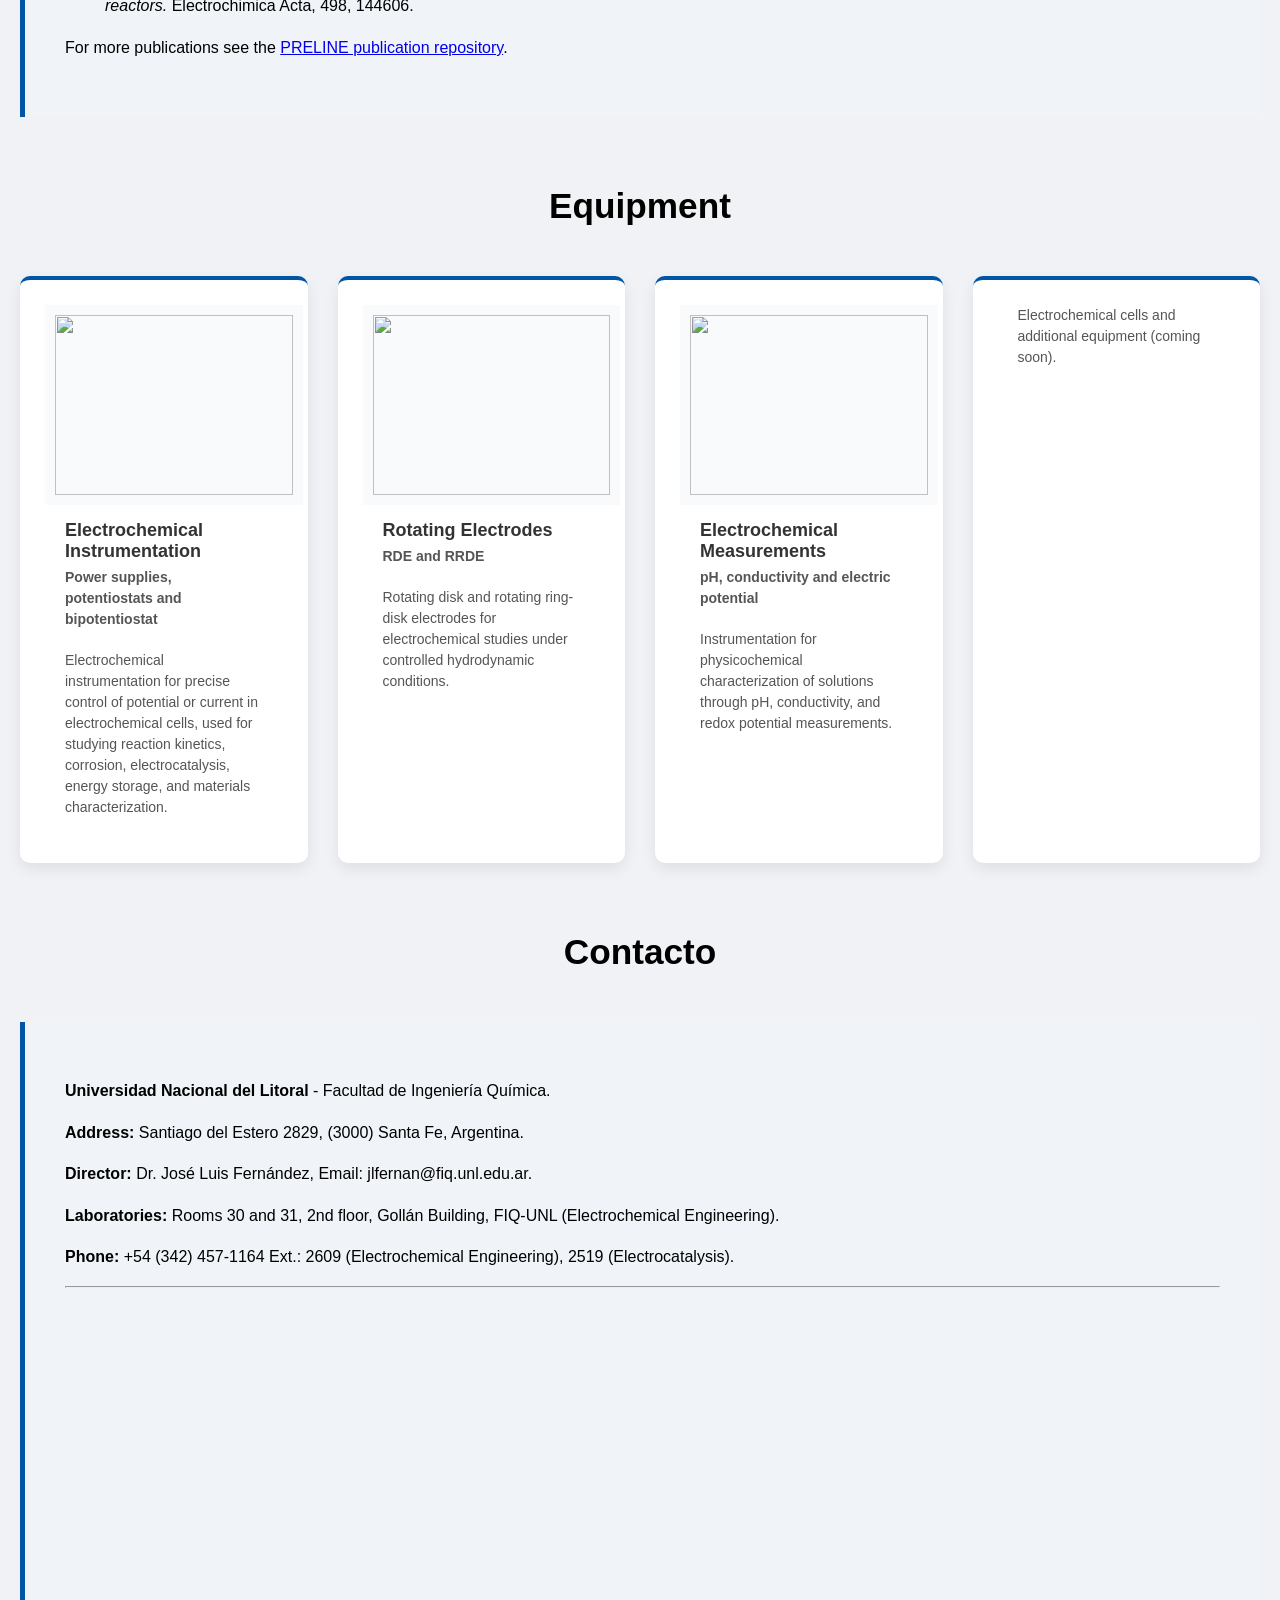
==== commit 0cddd468: "Update index-en.html" ====
--- a/index-en.html
+++ b/index-en.html
@@ -31,7 +31,6 @@
 
 <span class="lang-switch">
 <a href="index.html">🇪🇸</a>
-<a href="index-en.html">🇬🇧</a>
 </span>
 
 </nav>
@@ -63,17 +62,16 @@
     </div>
   </div>
 
-  
 </section>
 
 
 <section id="integrantes">
 
-<h2 class="section-title">Members</h2>
-
-<div class="integrantes-grid">
-
-<!-- Integrante -->
+  <h2 class="section-title">Members</h2>
+
+  <div class="integrantes-grid">
+
+    <!-- Member -->
     <article class="integrante-card">
       <img src="files/img/fotoJMB.jpg" alt="José M. Bisang">
 
@@ -81,26 +79,23 @@
         <h3>José M. Bisang</h3>
 
         <p class="cargo">
-          Investigador Principal AD-HONOREM (CONICET) <br>
-          Profesor Asociado Retirado (FIQ-UNL)
+          Chemical Engineer<br> Principal Researcher AD-HONOREM (CONICET) <br>
+          Retired Associate Professor (FIQ-UNL)
         </p>
 
         <p class="area">
-          Ingeniería Electroquímica · Electroquímica Industrial
-        </p>
-
-        <a class="email" href="mailto:jbisang@fiq.unl.edu.ar">
-          jbisang@fiq.unl.edu.ar
-        </a>
+          Electrochemical Engineering · Industrial Electrochemistry
+        </p>
 
         <div class="links">
+          <a href="mailto:jbisang@fiq.unl.edu.ar">✉️ jbisang@fiq.unl.edu.ar</a>
           <a href="https://bicyt.conicet.gov.ar/fichas/p/en/jose-maria-bisang" target="_blank">CV</a>
         </div>
       </div>
     </article>
 
 
-    <!-- Integrante -->
+    <!-- Member -->
     <article class="integrante-card">
       <img src="files/img/fotoColli.jpg" alt="Alejandro Nicolás Colli">
 
@@ -108,20 +103,17 @@
         <h3>Alejandro Nicolás Colli</h3>
 
         <p class="cargo">
-          Investigador Independiente (CONICET) <br>
-          Profesor Adjunto (FIQ-UNL)
+          PhD in Chemical Engineering <br> Independent Researcher (CONICET) <br>
+          Associate Professor (FIQ-UNL)
         </p>
 
         <p class="area">
-          Modelado Computacional · Reactores Electroquímicos Especiales
-        </p>
-
-        <a class="email" href="mailto:ancolli@fiq.unl.edu.ar">
-          ancolli@fiq.unl.edu.ar
-        </a>
+          Computational Modelling · Specialized Electrochemical Reactors
+        </p>
 
         <div class="links">
-          <a href="files/Colli.pdf" target="_blank">CV</a>
+          <a href="mailto:ancolli@fiq.unl.edu.ar">✉️ ancolli@fiq.unl.edu.ar</a>
+          <a href="https://bicyt.conicet.gov.ar/fichas/p/en/alejandro-nicolas-colli" target="_blank">CV</a>
           <a href="https://scholar.google.com/citations?user=AKyOpQEAAAAJ&hl=es" target="_blank">Scholar</a>
           <a href="https://www.linkedin.com/in/alejandro-nicol%C3%A1s-colli-9a165934/" target="_blank">LinkedIn</a>
         </div>
@@ -129,7 +121,7 @@
     </article>
 
 
-    <!-- Integrante -->
+    <!-- Member -->
     <article class="integrante-card">
       <img src="files/img/fotoOmar.jpg" alt="Omar González Pérez">
 
@@ -137,25 +129,22 @@
         <h3>Omar González Pérez</h3>
 
         <p class="cargo">
-          Investigador Adjunto (CONICET)
+          PhD in Chemical Engineering <br> Adjunct Researcher (CONICET)
         </p>
 
         <p class="area">
-          Ingeniería Electroquímica · Electrosíntesis Inorgánica
-        </p>
-
-        <a class="email" href="mailto:oglezp@fiq.unl.edu.ar">
-          oglezp@fiq.unl.edu.ar
-        </a>
+          Electrochemical Engineering · Inorganic Electrosynthesis
+        </p>
 
         <div class="links">
-          <a href="files/OGP.pdf" target="_blank">CV</a>
+          <a href="mailto:oglezp@fiq.unl.edu.ar">✉️ oglezp@fiq.unl.edu.ar</a>
+          <a href="https://bicyt.conicet.gov.ar/fichas/p/en/omar-gonzalez-perez" target="_blank">CV</a>
         </div>
       </div>
     </article>
 
 
-    <!-- Integrante -->
+    <!-- Member -->
     <article class="integrante-card">
       <img src="files/img/fotoJP.png" alt="Juan Pablo Fornes">
 
@@ -163,19 +152,16 @@
         <h3>Juan Pablo Fornes</h3>
 
         <p class="cargo">
-          Asesor Externo · Jefe de Producción (LIF S.E.) <br>
-          Ayudante de Cátedra (FIQ-UNL)
+          PhD in Chemical Engineering <br> External Advisor <br> Production Manager (LIF S.E.) <br>
+          Teaching Assistant (FIQ-UNL)
         </p>
 
         <p class="area">
-          Ingeniería Electroquímica · Tratamiento de Efluentes
-        </p>
-
-        <a class="email" href="mailto:jpfornes@fiq.unl.edu.ar">
-          jpfornes@fiq.unl.edu.ar
-        </a>
+          Electrochemical Engineering · Wastewater Treatment
+        </p>
 
         <div class="links">
+          <a href="mailto:jpfornes@fiq.unl.edu.ar">✉️ jpfornes@fiq.unl.edu.ar</a>
           <a href="files/JPF.pdf" target="_blank">CV</a>
           <a href="https://scholar.google.com/citations?user=58MjbLQAAAAJ&hl=es" target="_blank">Scholar</a>
           <a href="https://www.linkedin.com/in/juan-pablo-fornes-07b4b155/" target="_blank">LinkedIn</a>
@@ -183,7 +169,7 @@
       </div>
     </article>
 
-</div>
+  </div>
 </section>
 
 
@@ -242,9 +228,32 @@
 <h3>Research Lines</h3>
 
 <ul>
-<li>Experimental and theoretical study of the physicochemical phenomena occurring in specialized electrochemical reactors.</li>
-<li>Electrochemical production of inorganic peroxo-compounds.</li>
+
+<li>Experimental and theoretical study of physicochemical phenomena occurring in specialized electrochemical reactors.</li>
+<ul>
+    <li>Development of algorithms for the analysis of multiphase and multiregion electrochemical systems aimed at optimizing the design of high-conversion reactors.</li>
+    
+    <li>Analysis of the influence of electrogenerated bubbles on natural convection phenomena in electrochemical systems.</li>
+    
+    <li>Study of the influence of pulse and pulse-reverse current deposition techniques on the morphology and distribution of electrodeposits.</li>
+</ul>
+
 <li>Experimental evaluation and modelling of electrochemical reactors for the production of inorganic peroxocompounds.</li>
+<ul>
+    <li>Study of the kinetics of electrochemical reactions using the rotating disk electrode and the rotating ring-disk electrode.</li>
+    
+    <li>Analysis of the influence of geometric, physicochemical and kinetic variables on reactor performance, considering simultaneous liquid–gas two-phase flow.</li>
+    
+    <li>Experimental validation of electrochemical reactors by comparison with more conventional technologies, using as test systems the production of peroxocompounds of C, B, P and S by anodic oxidation of their respective ions in aqueous solutions.</li>
+</ul>
+
+<li>Corrosion of metals and alloys.</li>
+<ul>
+    <li>Development of models to predict the morphology and density of pits in pitting corrosion processes.</li>
+    
+    <li>Development of models to optimize the number and location of sacrificial anodes in cathodic protection systems.</li>
+</ul>
+
 </ul>
 
 </div>
@@ -361,27 +370,23 @@
 
 
 <section id="contacto">
-<h2 class="section-title">Contact</h2>
-
-
-<div class="sobre-texto">
-
-<p><strong>National University of the Litoral</strong> – Faculty of Chemical Engineering</p>
-
-<p><strong>Address:</strong> Santiago del Estero 2829, (3000) Santa Fe, Argentina.</p>
-
-<p><strong>Laboratories:</strong> 30 and 31 (Electrochemical Engineering), 2nd floor, Gollán building.</p>
-
-<p><strong>Phone:</strong> +54 342 457-1164 ext. 2609.</p>
-
- <hr>
+<h2 class="section-title">Contacto</h2>
+
+  <div class="sobre-texto">
+ 
+    <p><strong>Universidad Nacional del Litoral</strong> - Facultad de Ingeniería Química.</p>
+    <p><strong>Address:</strong> Santiago del Estero 2829, (3000) Santa Fe, Argentina.</p>
+    <p><strong>Director:</strong> Dr. José Luis Fernández, Email: jlfernan@fiq.unl.edu.ar.</p>
+    <p><strong>Laboratories:</strong> Rooms 30 and 31, 2nd floor, Gollán Building, FIQ-UNL (Electrochemical Engineering).</p>
+    <p><strong>Phone:</strong> +54 (342) 457-1164 Ext.: 2609 (Electrochemical Engineering), 2519 (Electrocatalysis).</p>
+
+    <hr>
 
     <div class="mapa">
       <iframe src="https://www.google.com/maps/embed?pb=!1m18!1m12!1m3!1d3396.8702638715386!2d-60.70971612447828!3d-31.637402374160654!2m3!1f0!2f0!3f0!3m2!1i1024!2i768!4f13.1!3m3!1m2!1s0x95b5a9b8584c6de3%3A0xba6783eb5338e524!2sSantiago%20del%20Estero%202829%2C%20S3000%20Santa%20Fe%20de%20la%20Vera%20Cruz%2C%20Santa%20Fe!5e0!3m2!1ses!2sar!4v1773063499050!5m2!1ses!2sar" width="100%" height="350" style="border:0;" allowfullscreen="" loading="lazy" referrerpolicy="no-referrer-when-downgrade"></iframe>
     </div>
 
-</div>
-
+  </div>
 </section>
 
 </body>
--- a/style.css
+++ b/style.css
@@ -508,6 +508,64 @@
 }
 
 /* =========================
+   Equipos html individual
+========================= */
+
+.container{
+max-width:1100px;
+margin:auto;
+padding:60px 20px;
+}
+
+.equipo{
+display:flex;
+gap:40px;
+background:white;
+padding:40px;
+border-radius:10px;
+box-shadow:0 8px 20px rgba(0,0,0,0.08);
+align-items:flex-start;
+margin-bottom:60px;
+}
+
+.equipo img{
+max-width:420px;
+width:100%;
+height:auto;
+border-radius:8px;
+display:block;
+object-fit:contain;
+}
+
+.info{
+flex:1;
+line-height:1.7;
+}
+
+.specs{
+margin-top:25px;
+padding:20px;
+background:#f1f5f9;
+border-radius:8px;
+}
+
+.volver{
+text-align:center;
+margin-top:60px;
+}
+
+.volver a{
+display:inline-block;
+padding:12px 24px;
+background:#0055a5;
+color:white;
+text-decoration:none;
+border-radius:6px;
+font-weight:600;
+}
+
+
+/* =========================
    Desarrollo tecnologico
 ========================= */
 
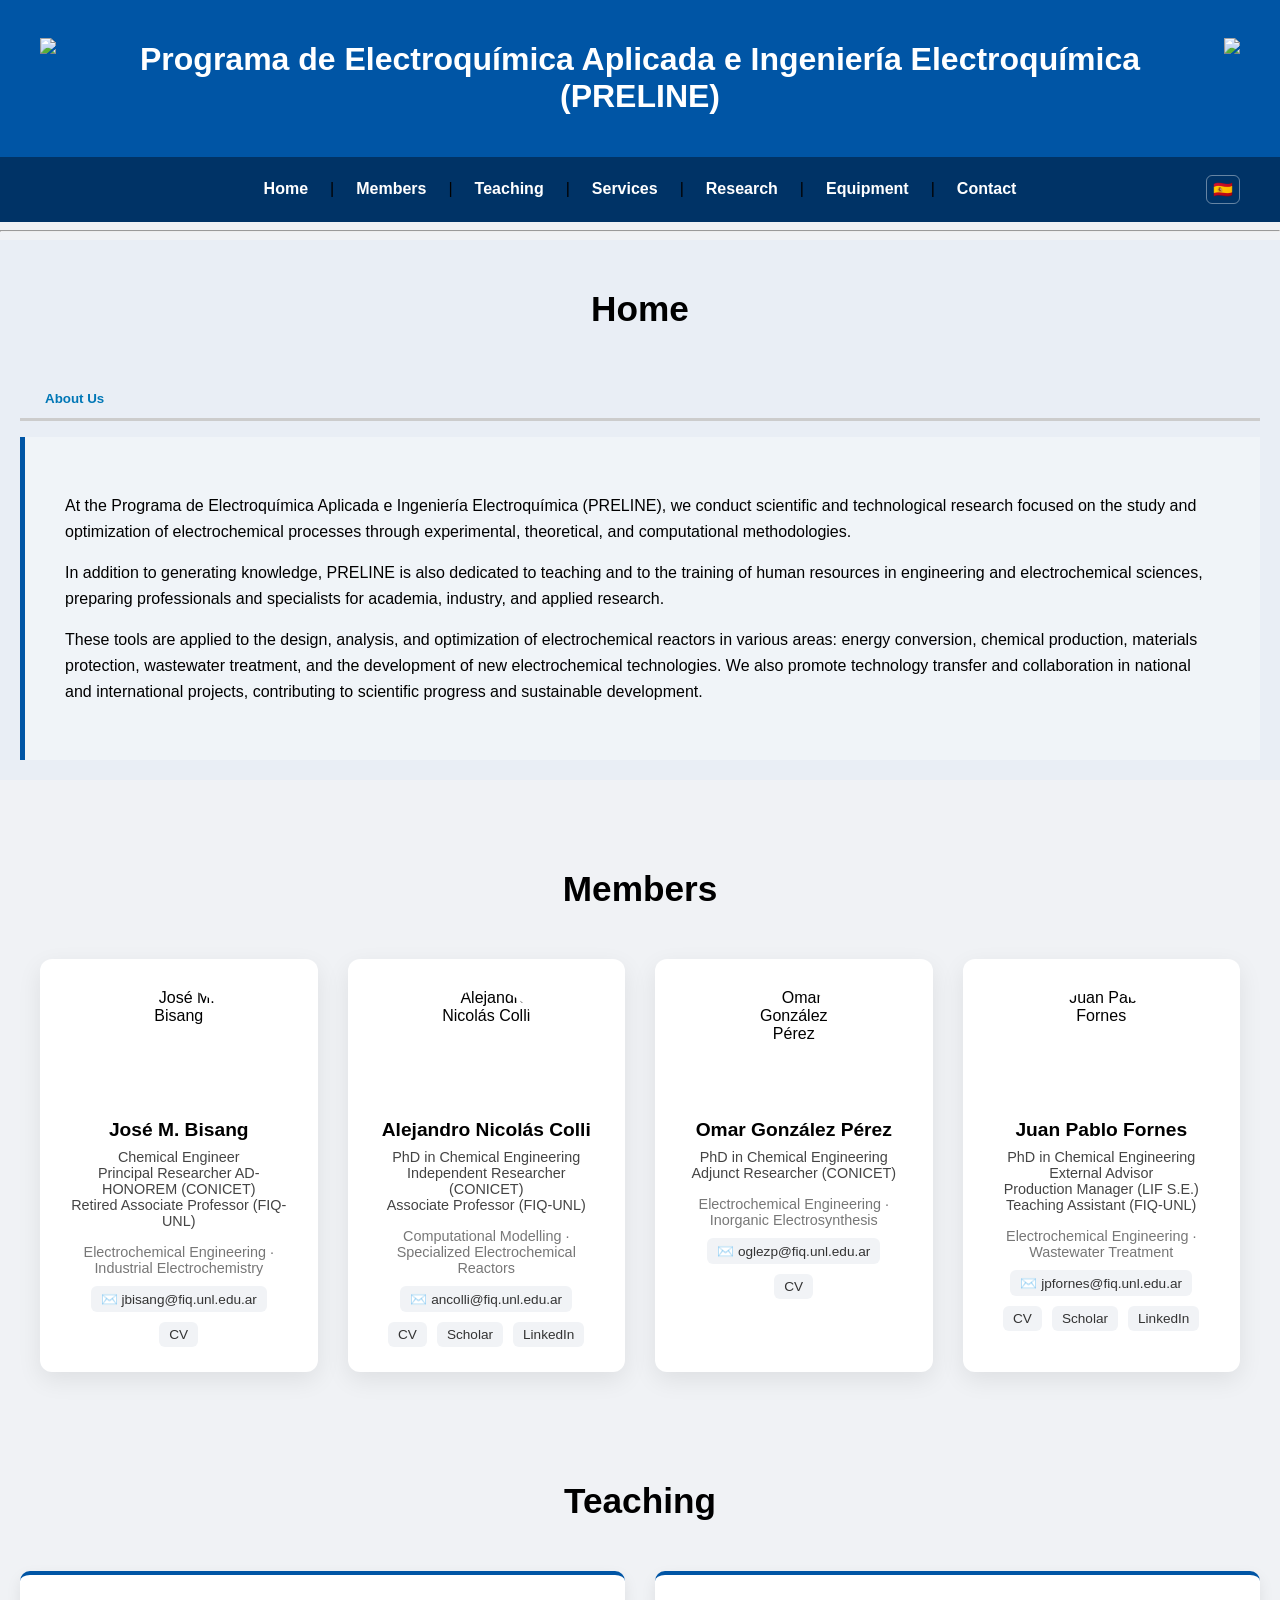
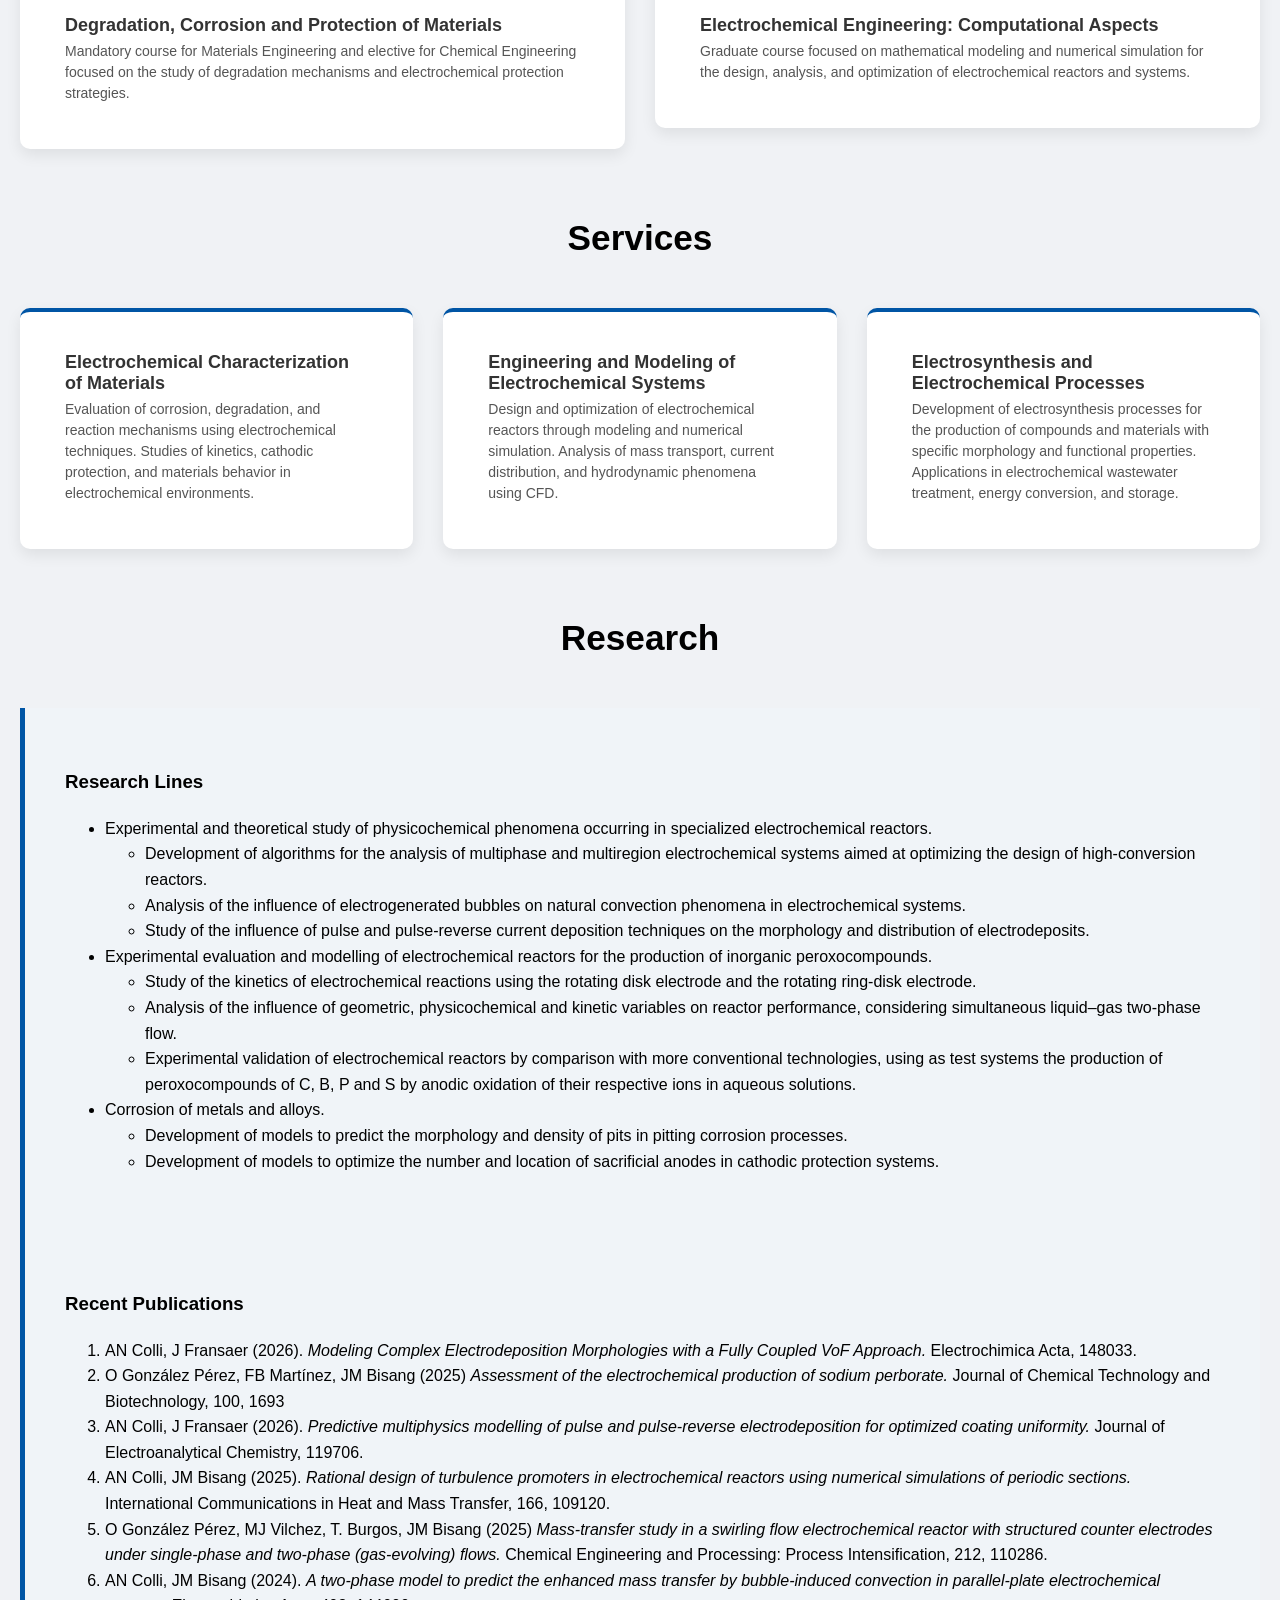
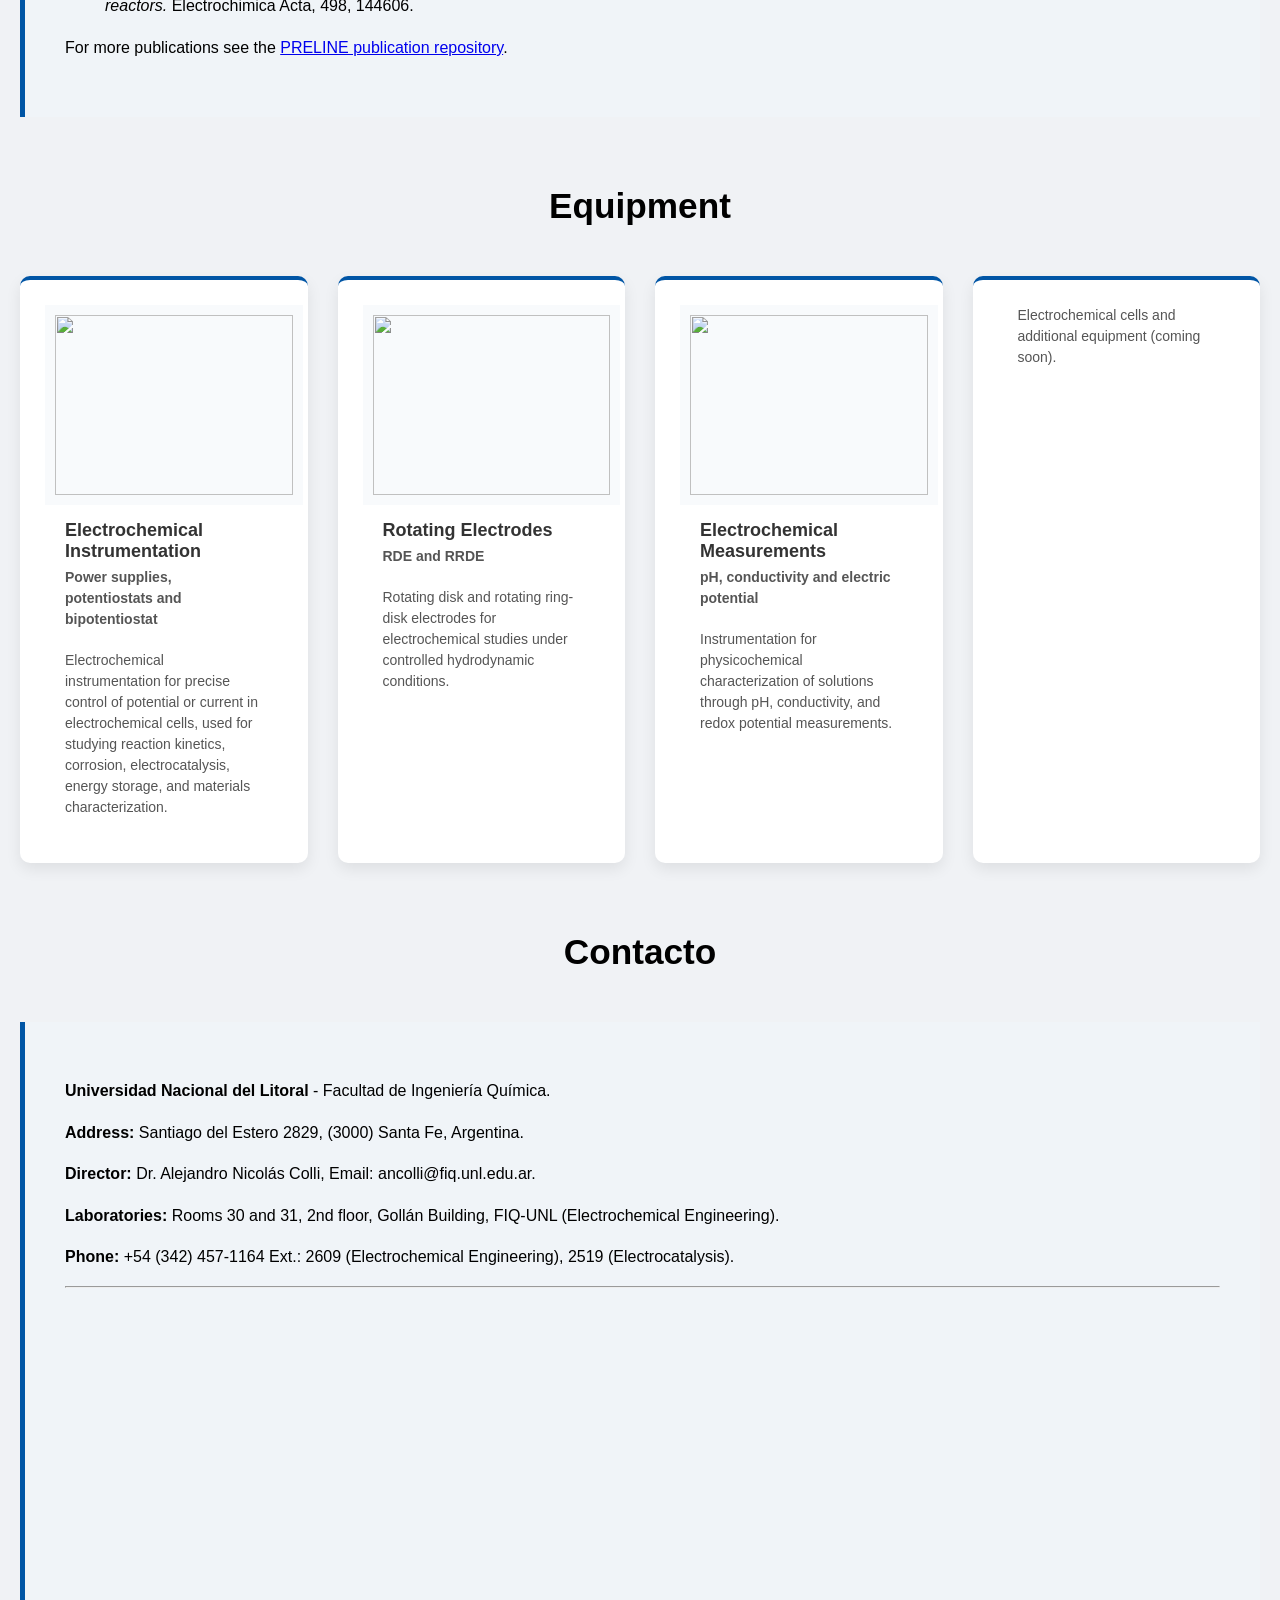
==== commit 71d8dfb0: "Update index-en.html" ====
--- a/index-en.html
+++ b/index-en.html
@@ -2,7 +2,7 @@
 <html lang="en">
 <head>
 <meta charset="UTF-8">
-<meta name="description" content="PRELINE is a program in applied electrochemistry and electrochemical engineering at the School of Chemical Engineering (FIQ) of the National University of the Littoral (UNL), where research is conducted, undergraduate and graduate courses are taught, and human resources are trained.">
+<meta name="description" content="PRELINE is a program in applied electrochemistry and electrochemical engineering at Facultad de Ingeniería Química (FIQ) of the Universidad Nacional del Litoral (UNL), where research is conducted, undergraduate and graduate courses are taught, and human resources are trained.">
 <title>Programa de Electroquímica Aplicada e Ingeniería Electroquímica (PRELINE)</title>
 <link rel="stylesheet" href="style.css">
 </head>
@@ -12,7 +12,7 @@
 <header class="hero">
   <img src="files/logoFIQ.png" class="logo-left">
   <div class="hero-text">
-    <h1>Applied Electrochemistry and Electrochemical Engineering Program (PRELINE)</h1>
+    <h1>Programa de Electroquímica Aplicada e Ingeniería Electroquímica (PRELINE)</h1>
   </div>
   <img src="files/logoUNL.png" class="logo-right">
 </header>
@@ -49,7 +49,7 @@
   <div class="tab-content active" id="sobre-nosotros">
     <div class="sobre-texto">
       <p>
-        At the Applied Electrochemistry and Electrochemical Engineering Program (PRELINE), we conduct scientific and technological research focused on the study and optimization of electrochemical processes through experimental, theoretical, and computational methodologies.
+        At the Programa de Electroquímica Aplicada e Ingeniería Electroquímica (PRELINE), we conduct scientific and technological research focused on the study and optimization of electrochemical processes through experimental, theoretical, and computational methodologies.
       </p>
 
       <p>
@@ -264,7 +264,7 @@
 
 <ol>
     <li>
-      AN Colli, J Fransaer (2025). 
+      AN Colli, J Fransaer (2026). 
       <em>Modeling Complex Electrodeposition Morphologies with a Fully Coupled VoF Approach.</em> 
       Electrochimica Acta, 148033.
     </li>
@@ -274,7 +274,7 @@
       Journal of Chemical Technology and Biotechnology, 100, 1693
     </li>
     <li>
-      AN Colli, J Fransaer (2025). 
+      AN Colli, J Fransaer (2026). 
       <em>Predictive multiphysics modelling of pulse and pulse-reverse electrodeposition for optimized coating uniformity.</em> 
       Journal of Electroanalytical Chemistry, 119706.
     </li>
@@ -376,7 +376,7 @@
  
     <p><strong>Universidad Nacional del Litoral</strong> - Facultad de Ingeniería Química.</p>
     <p><strong>Address:</strong> Santiago del Estero 2829, (3000) Santa Fe, Argentina.</p>
-    <p><strong>Director:</strong> Dr. José Luis Fernández, Email: jlfernan@fiq.unl.edu.ar.</p>
+    <p><strong>Director:</strong> Dr. Alejandro Nicolás Colli, Email: ancolli@fiq.unl.edu.ar.</p>
     <p><strong>Laboratories:</strong> Rooms 30 and 31, 2nd floor, Gollán Building, FIQ-UNL (Electrochemical Engineering).</p>
     <p><strong>Phone:</strong> +54 (342) 457-1164 Ext.: 2609 (Electrochemical Engineering), 2519 (Electrocatalysis).</p>
 
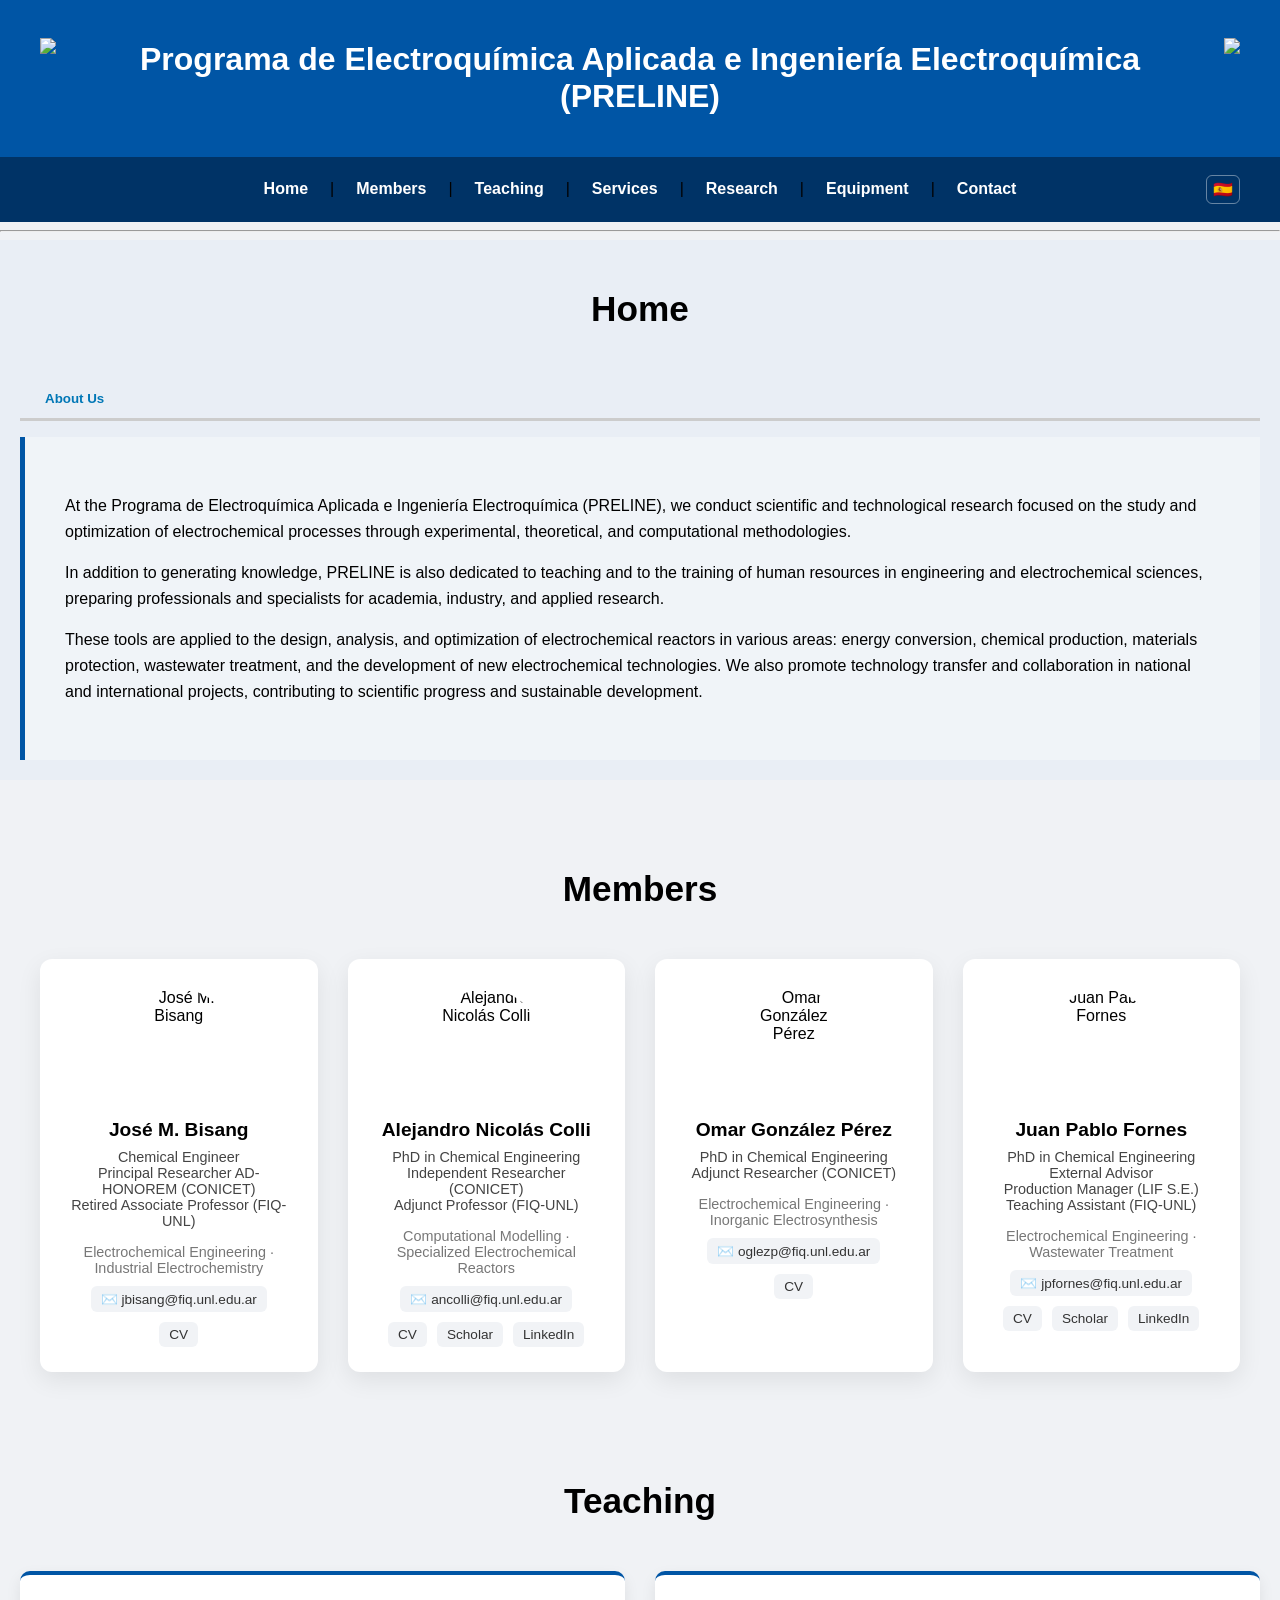
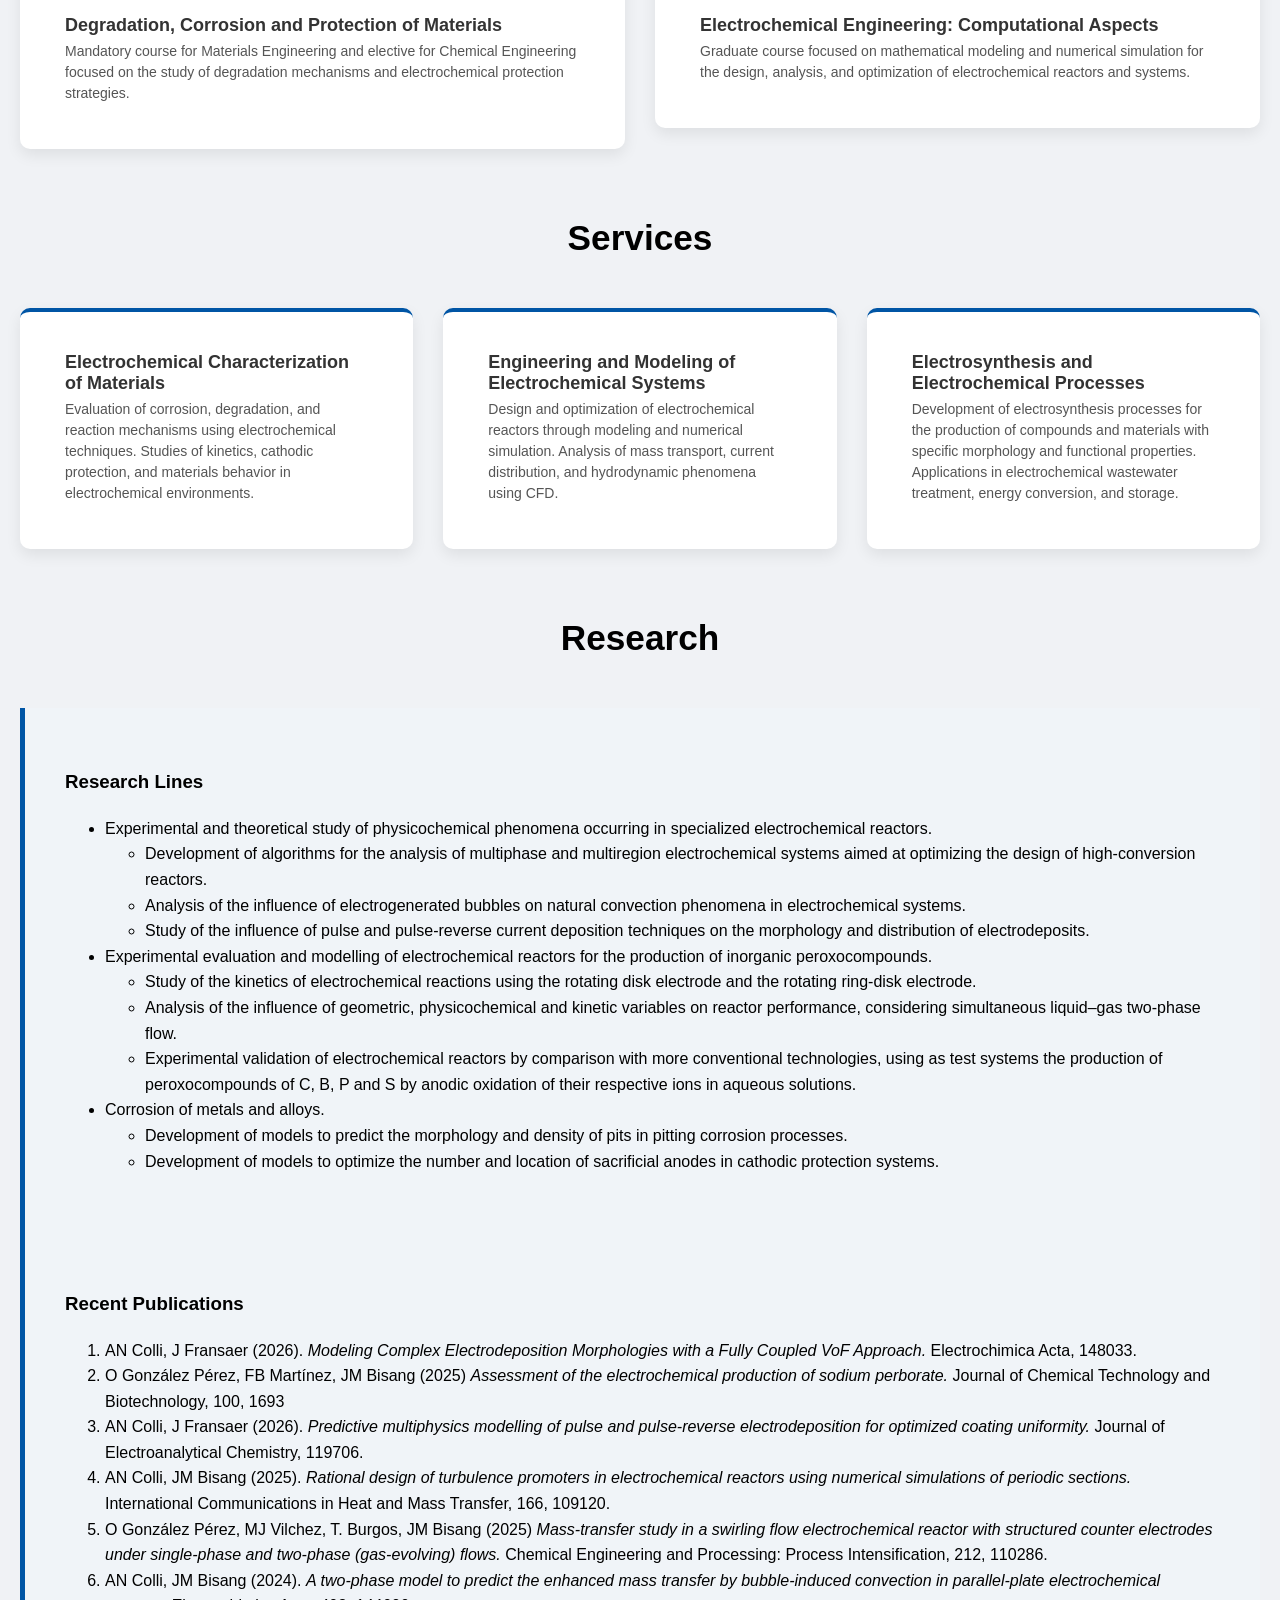
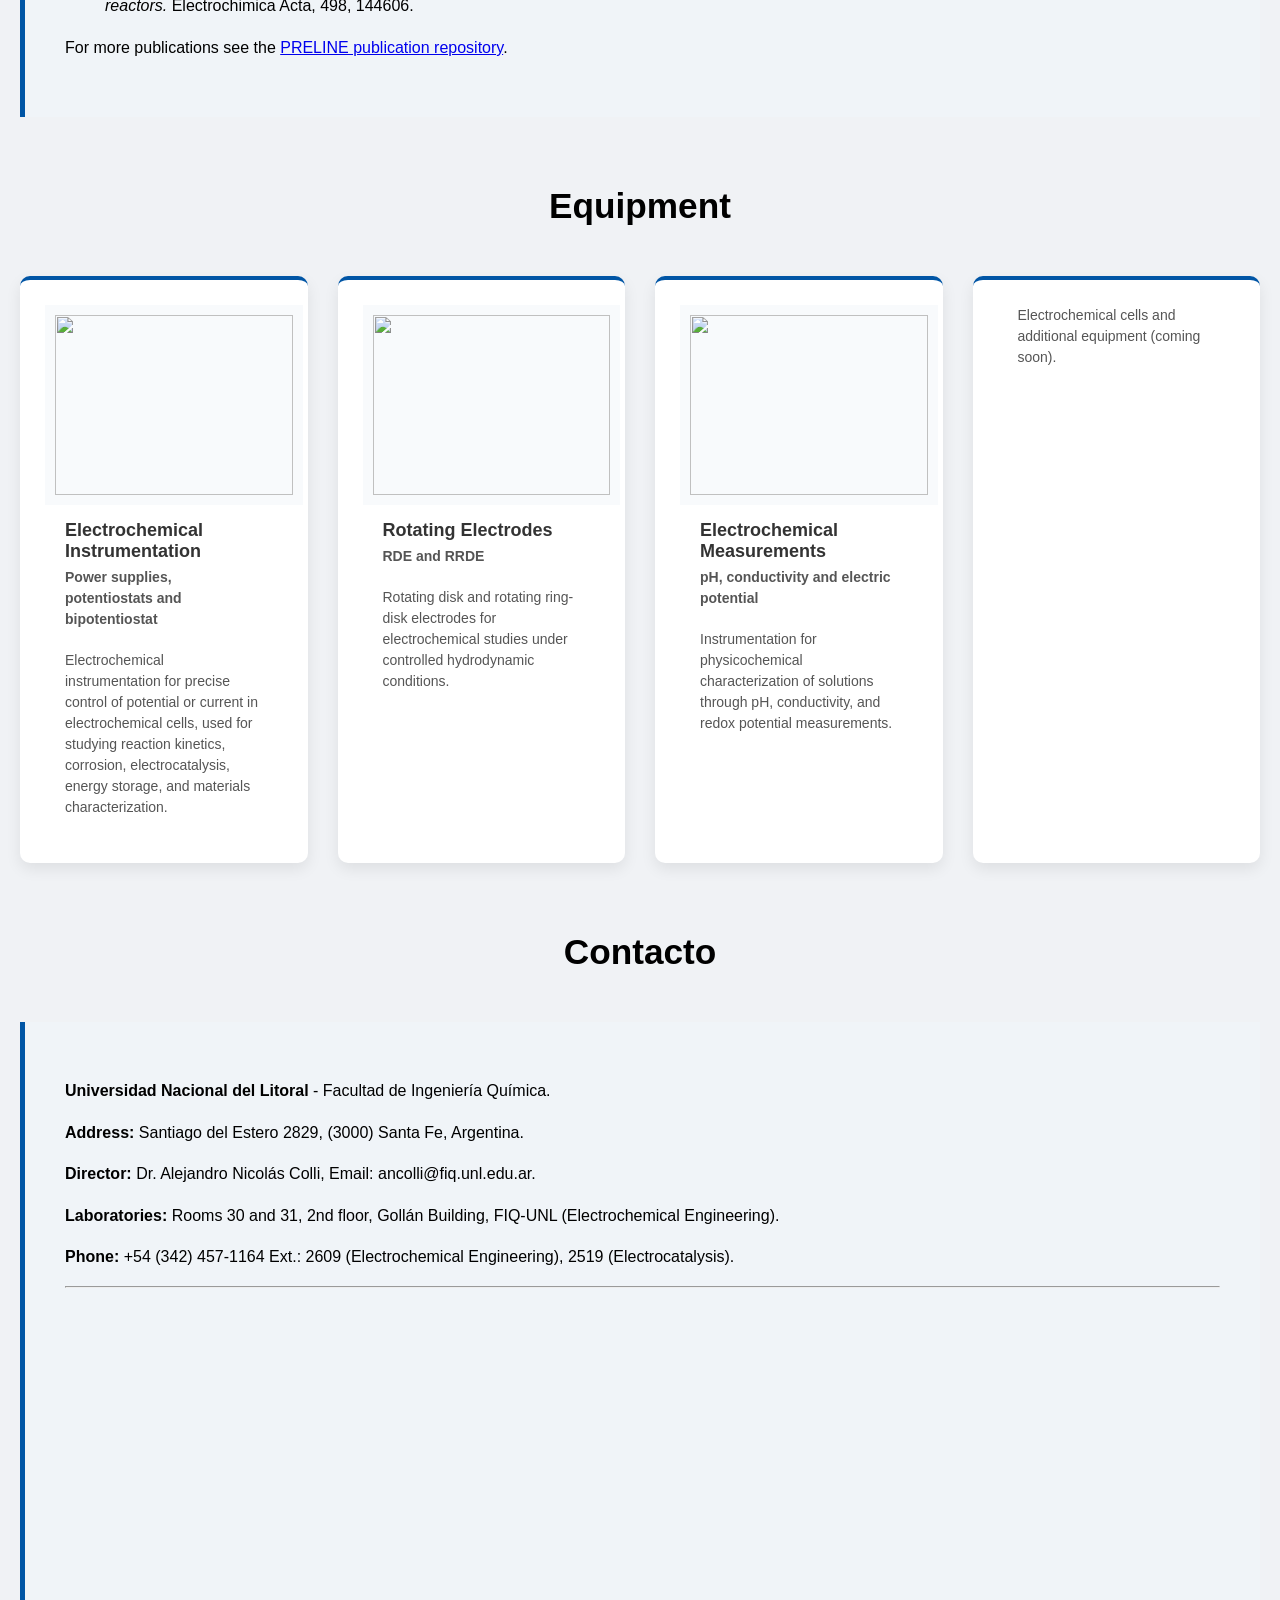
==== commit ee24bf29: "Update index-en.html" ====
--- a/index-en.html
+++ b/index-en.html
@@ -104,7 +104,7 @@
 
         <p class="cargo">
           PhD in Chemical Engineering <br> Independent Researcher (CONICET) <br>
-          Associate Professor (FIQ-UNL)
+          Adjunct Professor (FIQ-UNL)
         </p>
 
         <p class="area">
@@ -365,10 +365,6 @@
 </div>
 </section>
 
-
-
-
-
 <section id="contacto">
 <h2 class="section-title">Contacto</h2>
 
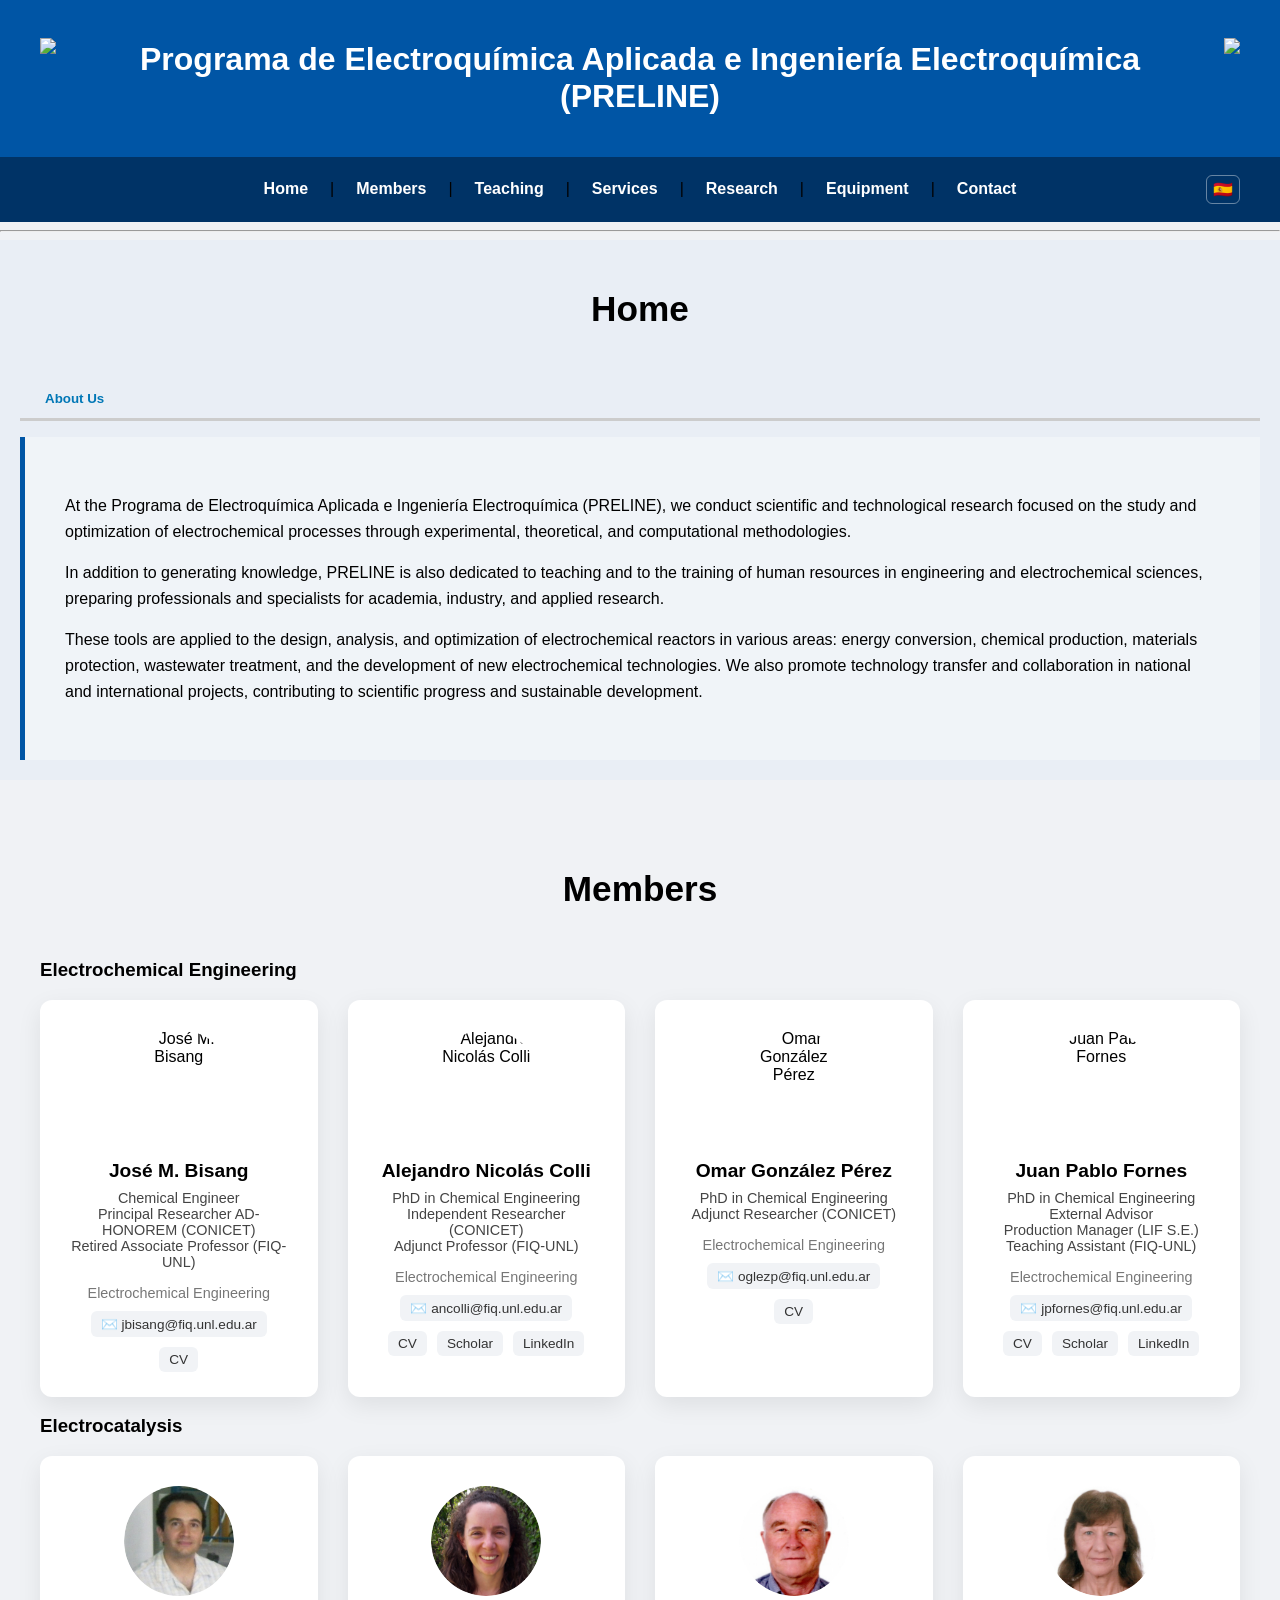
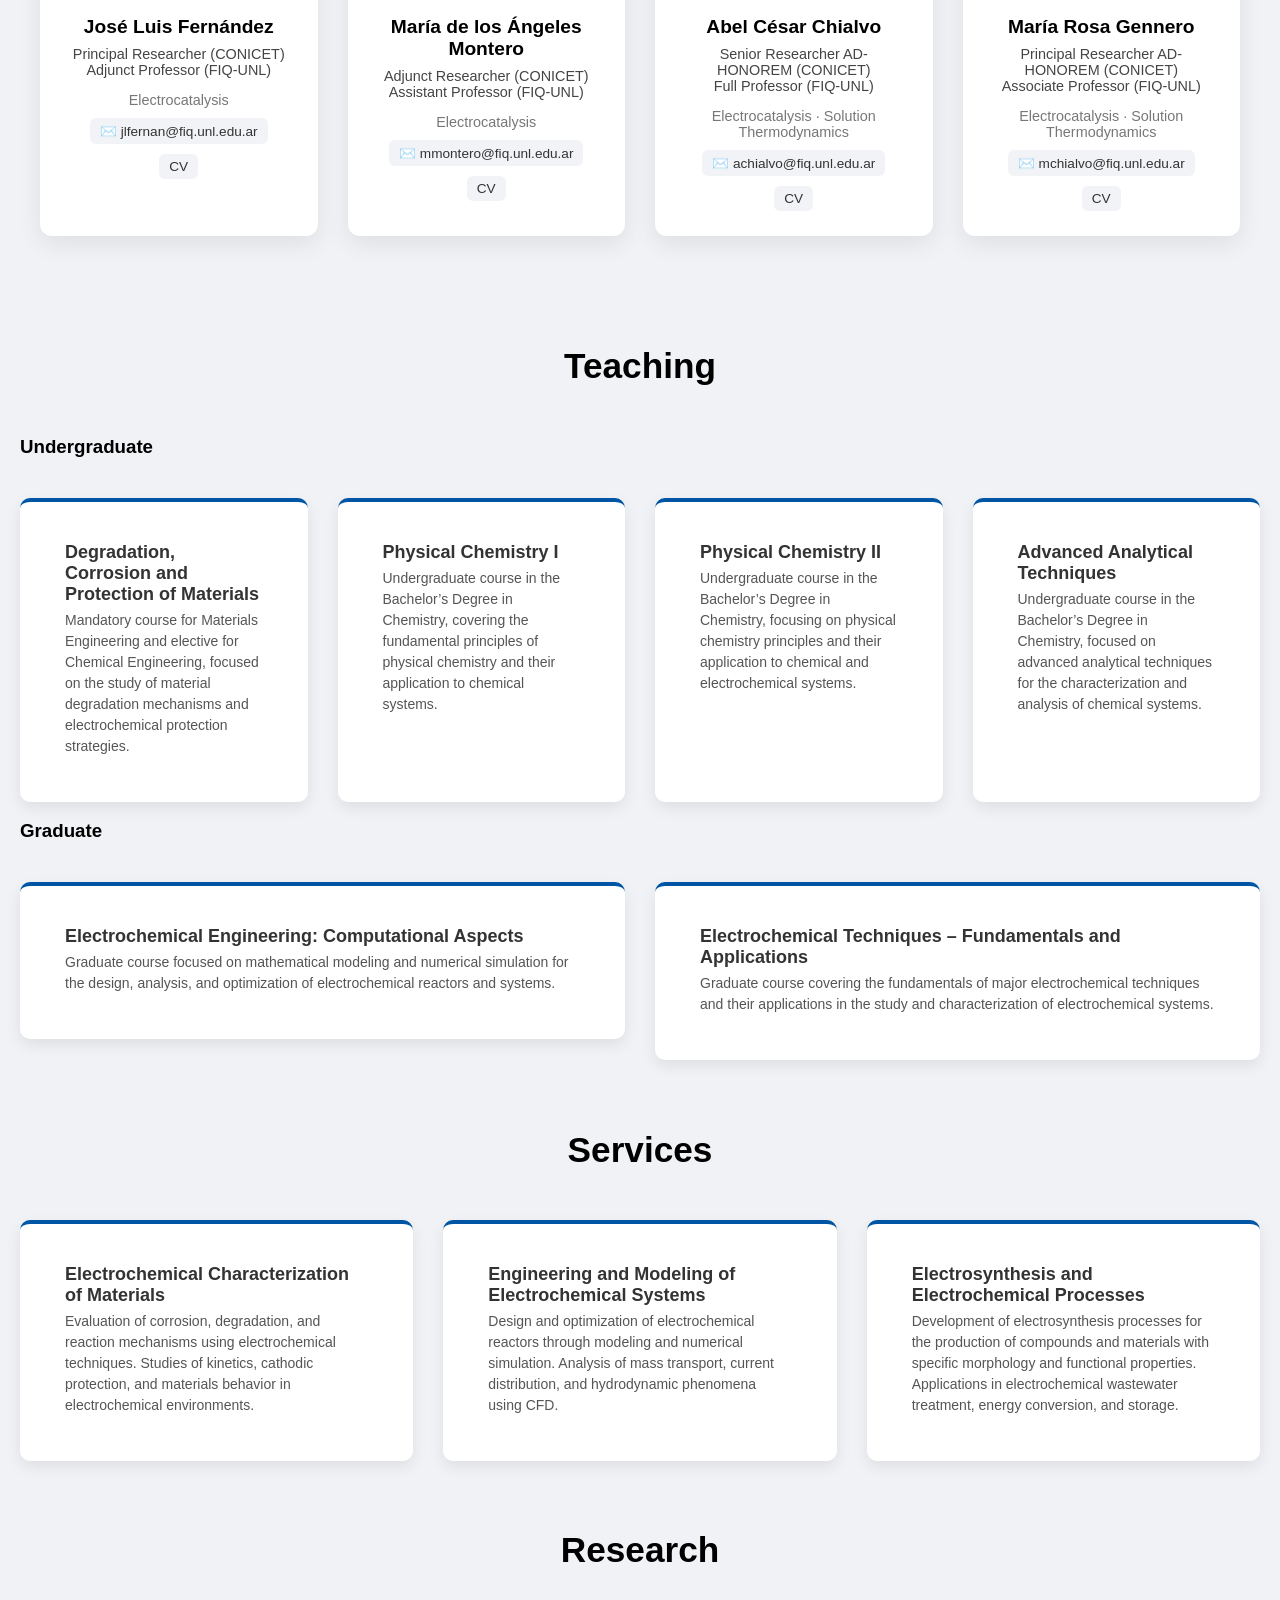
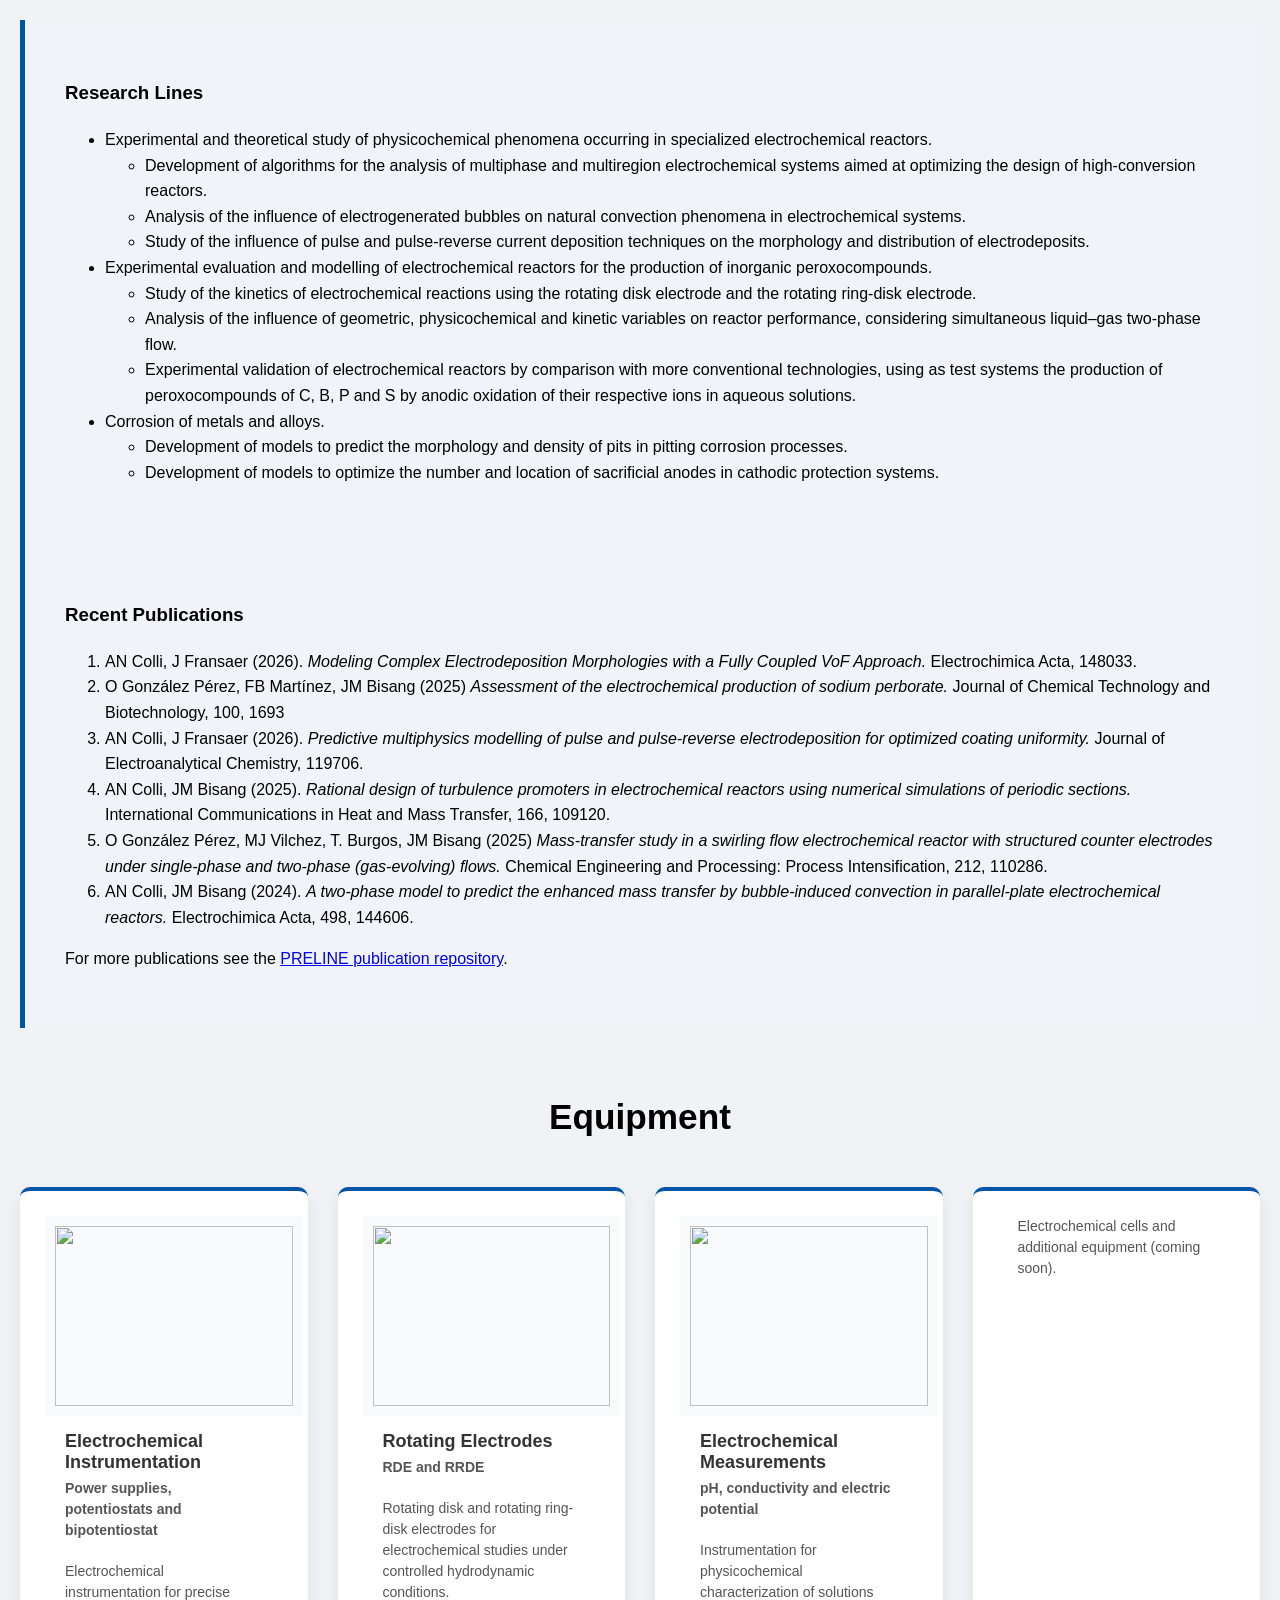
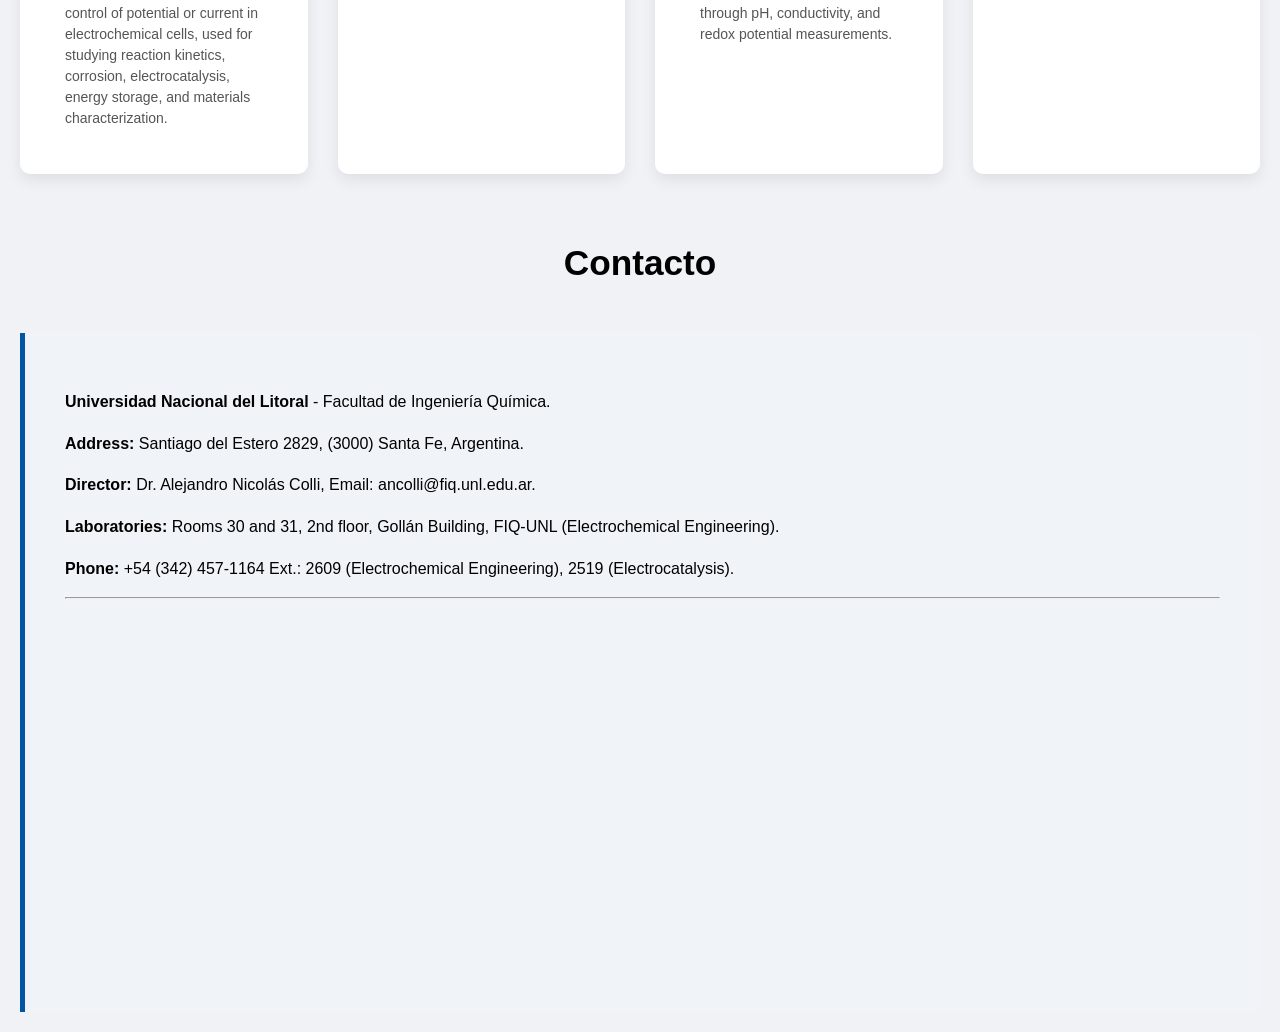
==== commit 91e776fa: "update" ====
--- a/index-en.html
+++ b/index-en.html
@@ -65,13 +65,20 @@
 </section>
 
 
+
 <section id="integrantes">
 
   <h2 class="section-title">Members</h2>
 
+  <!-- =========================================================
+       ELECTROCHEMICAL ENGINEERING
+       ========================================================= -->
+
+  <h3 class="subsection-title">Electrochemical Engineering</h3>
+
   <div class="integrantes-grid">
 
-    <!-- Member -->
+    <!-- José M. Bisang -->
     <article class="integrante-card">
       <img src="files/img/fotoJMB.jpg" alt="José M. Bisang">
 
@@ -79,23 +86,27 @@
         <h3>José M. Bisang</h3>
 
         <p class="cargo">
-          Chemical Engineer<br> Principal Researcher AD-HONOREM (CONICET) <br>
+          Chemical Engineer<br>
+          Principal Researcher AD-HONOREM (CONICET)<br>
           Retired Associate Professor (FIQ-UNL)
         </p>
 
         <p class="area">
-          Electrochemical Engineering · Industrial Electrochemistry
-        </p>
-
-        <div class="links">
-          <a href="mailto:jbisang@fiq.unl.edu.ar">✉️ jbisang@fiq.unl.edu.ar</a>
-          <a href="https://bicyt.conicet.gov.ar/fichas/p/en/jose-maria-bisang" target="_blank">CV</a>
-        </div>
-      </div>
-    </article>
-
-
-    <!-- Member -->
+          Electrochemical Engineering
+        </p>
+
+        <div class="links">
+          <a href="mailto:jbisang@fiq.unl.edu.ar">
+            ✉️ jbisang@fiq.unl.edu.ar
+          </a>
+          <a href="https://bicyt.conicet.gov.ar/fichas/p/en/jose-maria-bisang"
+             target="_blank">CV</a>
+        </div>
+      </div>
+    </article>
+
+
+    <!-- Alejandro Nicolás Colli -->
     <article class="integrante-card">
       <img src="files/img/fotoColli.jpg" alt="Alejandro Nicolás Colli">
 
@@ -103,25 +114,31 @@
         <h3>Alejandro Nicolás Colli</h3>
 
         <p class="cargo">
-          PhD in Chemical Engineering <br> Independent Researcher (CONICET) <br>
+          PhD in Chemical Engineering<br>
+          Independent Researcher (CONICET)<br>
           Adjunct Professor (FIQ-UNL)
         </p>
 
         <p class="area">
-          Computational Modelling · Specialized Electrochemical Reactors
-        </p>
-
-        <div class="links">
-          <a href="mailto:ancolli@fiq.unl.edu.ar">✉️ ancolli@fiq.unl.edu.ar</a>
-          <a href="https://bicyt.conicet.gov.ar/fichas/p/en/alejandro-nicolas-colli" target="_blank">CV</a>
-          <a href="https://scholar.google.com/citations?user=AKyOpQEAAAAJ&hl=es" target="_blank">Scholar</a>
-          <a href="https://www.linkedin.com/in/alejandro-nicol%C3%A1s-colli-9a165934/" target="_blank">LinkedIn</a>
-        </div>
-      </div>
-    </article>
-
-
-    <!-- Member -->
+          Electrochemical Engineering
+        </p>
+
+        <div class="links">
+          <a href="mailto:ancolli@fiq.unl.edu.ar">
+            ✉️ ancolli@fiq.unl.edu.ar
+          </a>
+          <a href="https://bicyt.conicet.gov.ar/fichas/p/en/alejandro-nicolas-colli"
+             target="_blank">CV</a>
+          <a href="https://scholar.google.com/citations?user=AKyOpQEAAAAJ&hl=es"
+             target="_blank">Scholar</a>
+          <a href="https://www.linkedin.com/in/alejandro-nicol%C3%A1s-colli-9a165934/"
+             target="_blank">LinkedIn</a>
+        </div>
+      </div>
+    </article>
+
+
+    <!-- Omar González Pérez -->
     <article class="integrante-card">
       <img src="files/img/fotoOmar.jpg" alt="Omar González Pérez">
 
@@ -129,22 +146,26 @@
         <h3>Omar González Pérez</h3>
 
         <p class="cargo">
-          PhD in Chemical Engineering <br> Adjunct Researcher (CONICET)
-        </p>
-
-        <p class="area">
-          Electrochemical Engineering · Inorganic Electrosynthesis
-        </p>
-
-        <div class="links">
-          <a href="mailto:oglezp@fiq.unl.edu.ar">✉️ oglezp@fiq.unl.edu.ar</a>
-          <a href="https://bicyt.conicet.gov.ar/fichas/p/en/omar-gonzalez-perez" target="_blank">CV</a>
-        </div>
-      </div>
-    </article>
-
-
-    <!-- Member -->
+          PhD in Chemical Engineering<br>
+          Adjunct Researcher (CONICET)
+        </p>
+
+        <p class="area">
+          Electrochemical Engineering
+        </p>
+
+        <div class="links">
+          <a href="mailto:oglezp@fiq.unl.edu.ar">
+            ✉️ oglezp@fiq.unl.edu.ar
+          </a>
+          <a href="https://bicyt.conicet.gov.ar/fichas/p/en/omar-gonzalez-perez"
+             target="_blank">CV</a>
+        </div>
+      </div>
+    </article>
+
+
+    <!-- Juan Pablo Fornes -->
     <article class="integrante-card">
       <img src="files/img/fotoJP.png" alt="Juan Pablo Fornes">
 
@@ -152,38 +173,190 @@
         <h3>Juan Pablo Fornes</h3>
 
         <p class="cargo">
-          PhD in Chemical Engineering <br> External Advisor <br> Production Manager (LIF S.E.) <br>
+          PhD in Chemical Engineering<br>
+          External Advisor<br>
+          Production Manager (LIF S.E.)<br>
           Teaching Assistant (FIQ-UNL)
         </p>
 
         <p class="area">
-          Electrochemical Engineering · Wastewater Treatment
-        </p>
-
-        <div class="links">
-          <a href="mailto:jpfornes@fiq.unl.edu.ar">✉️ jpfornes@fiq.unl.edu.ar</a>
+          Electrochemical Engineering
+        </p>
+
+        <div class="links">
+          <a href="mailto:jpfornes@fiq.unl.edu.ar">
+            ✉️ jpfornes@fiq.unl.edu.ar
+          </a>
           <a href="files/JPF.pdf" target="_blank">CV</a>
-          <a href="https://scholar.google.com/citations?user=58MjbLQAAAAJ&hl=es" target="_blank">Scholar</a>
-          <a href="https://www.linkedin.com/in/juan-pablo-fornes-07b4b155/" target="_blank">LinkedIn</a>
+          <a href="https://scholar.google.com/citations?user=58MjbLQAAAAJ&hl=es"
+             target="_blank">Scholar</a>
+          <a href="https://www.linkedin.com/in/juan-pablo-fornes-07b4b155/"
+             target="_blank">LinkedIn</a>
         </div>
       </div>
     </article>
 
   </div>
-</section>
+
+
+  <!-- =========================================================
+       ELECTROCATALYSIS
+       ========================================================= -->
+
+  <h3 class="subsection-title">Electrocatalysis</h3>
+
+  <div class="integrantes-grid">
+
+    <!-- José Luis Fernández -->
+    <article class="integrante-card">
+      <img src="files/img/fotoJLF.png" alt="José Luis Fernández">
+
+      <div class="integrante-info">
+        <h3>José Luis Fernández</h3>
+
+        <p class="cargo">
+          Principal Researcher (CONICET)<br>
+          Adjunct Professor (FIQ-UNL)
+        </p>
+
+        <p class="area">
+          Electrocatalysis
+        </p>
+
+        <div class="links">
+          <a href="mailto:jlfernan@fiq.unl.edu.ar">
+            ✉️ jlfernan@fiq.unl.edu.ar
+          </a>
+          <a href="https://bicyt.conicet.gov.ar/fichas/p/en/jose-luis-fernandez"
+             target="_blank">CV</a>
+        </div>
+      </div>
+    </article>
+
+
+    <!-- María de los Ángeles Montero -->
+    <article class="integrante-card">
+      <img src="files/img/fotoAngeles.png" alt="María de los Ángeles Montero">
+
+      <div class="integrante-info">
+        <h3>María de los Ángeles Montero</h3>
+
+        <p class="cargo">
+          Adjunct Researcher (CONICET)<br>
+          Assistant Professor (FIQ-UNL)
+        </p>
+
+        <p class="area">
+          Electrocatalysis
+        </p>
+
+        <div class="links">
+          <a href="mailto:mmontero@fiq.unl.edu.ar">
+            ✉️ mmontero@fiq.unl.edu.ar
+          </a>
+          <a href="https://bicyt.conicet.gov.ar/fichas/p/en/maria-de-los-angeles-montero"
+             target="_blank">CV</a>
+        </div>
+      </div>
+    </article>
+
+
+    <!-- Abel César Chialvo -->
+    <article class="integrante-card">
+      <img src="files/img/fotoAbel.png" alt="Abel César Chialvo">
+
+      <div class="integrante-info">
+        <h3>Abel César Chialvo</h3>
+
+        <p class="cargo">
+          Senior Researcher AD-HONOREM (CONICET)<br>
+          Full Professor (FIQ-UNL)
+        </p>
+
+        <p class="area">
+          Electrocatalysis · Solution Thermodynamics
+        </p>
+
+        <div class="links">
+          <a href="mailto:achialvo@fiq.unl.edu.ar">
+            ✉️ achialvo@fiq.unl.edu.ar
+          </a>
+          <a href="https://bicyt.conicet.gov.ar/fichas/p/en/abel-cesar-chialvo"
+             target="_blank">CV</a>
+        </div>
+      </div>
+    </article>
+
+
+    <!-- María Rosa Gennero -->
+    <article class="integrante-card">
+      <img src="files/img/fotomarosa.png" alt="María Rosa Gennero">
+
+      <div class="integrante-info">
+        <h3>María Rosa Gennero</h3>
+
+        <p class="cargo">
+          Principal Researcher AD-HONOREM (CONICET)<br>
+          Associate Professor (FIQ-UNL)
+        </p>
+
+        <p class="area">
+          Electrocatalysis · Solution Thermodynamics
+        </p>
+
+        <div class="links">
+          <a href="mailto:mchialvo@fiq.unl.edu.ar">
+            ✉️ mchialvo@fiq.unl.edu.ar
+          </a>
+          <a href="https://bicyt.conicet.gov.ar/fichas/p/en/maria-rosa-gennero"
+             target="_blank">CV</a>
+        </div>
+      </div>
+    </article>
+
+  </div>
+
+</section>
+
 
 
 <section id="docencia">
 <h2 class="section-title">Teaching</h2>
 
+<!-- Undergraduate -->
+<h3 class="subsection-title">Undergraduate</h3>
+
 <div class="cards">
 
 <a href="corrosion.html" class="card-link">
 <div class="card">
 <h3>Degradation, Corrosion and Protection of Materials</h3>
-<p>Mandatory course for Materials Engineering and elective for Chemical Engineering focused on the study of degradation mechanisms and electrochemical protection strategies.</p>
+<p>Mandatory course for Materials Engineering and elective for Chemical Engineering, focused on the study of material degradation mechanisms and electrochemical protection strategies.</p>
 </div>
 </a>
+
+<div class="card">
+<h3>Physical Chemistry I</h3>
+<p>Undergraduate course in the Bachelor’s Degree in Chemistry, covering the fundamental principles of physical chemistry and their application to chemical systems.</p>
+</div>
+
+<div class="card">
+<h3>Physical Chemistry II</h3>
+<p>Undergraduate course in the Bachelor’s Degree in Chemistry, focusing on physical chemistry principles and their application to chemical and electrochemical systems.</p>
+</div>
+
+<div class="card">
+<h3>Advanced Analytical Techniques</h3>
+<p>Undergraduate course in the Bachelor’s Degree in Chemistry, focused on advanced analytical techniques for the characterization and analysis of chemical systems.</p>
+</div>
+
+</div>
+
+
+<!-- Graduate -->
+<h3 class="subsection-title">Graduate</h3>
+
+<div class="cards">
 
 <a href="ingElectro.html" class="card-link">
 <div class="card">
@@ -192,7 +365,13 @@
 </div>
 </a>
 
-</div>
+<div class="card">
+<h3>Electrochemical Techniques – Fundamentals and Applications</h3>
+<p>Graduate course covering the fundamentals of major electrochemical techniques and their applications in the study and characterization of electrochemical systems.</p>
+</div>
+
+</div>
+
 </section>
 
 
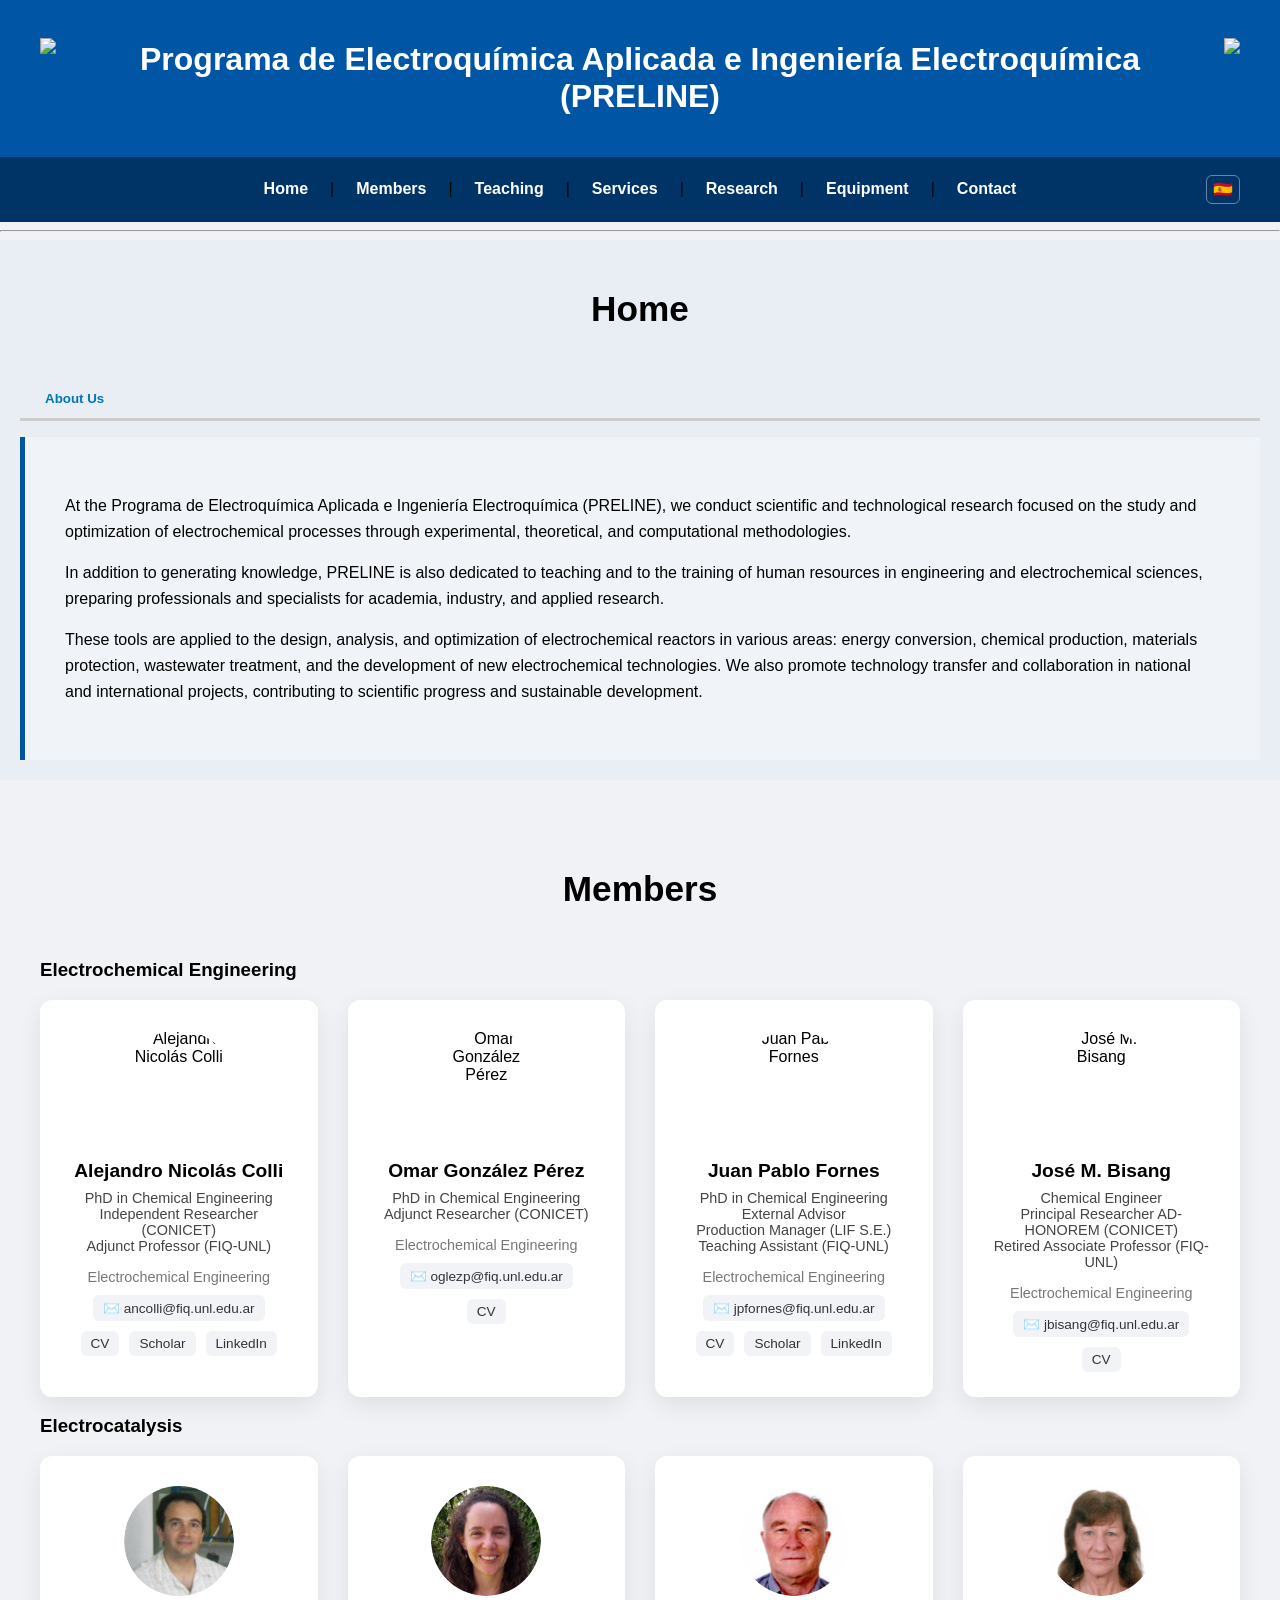
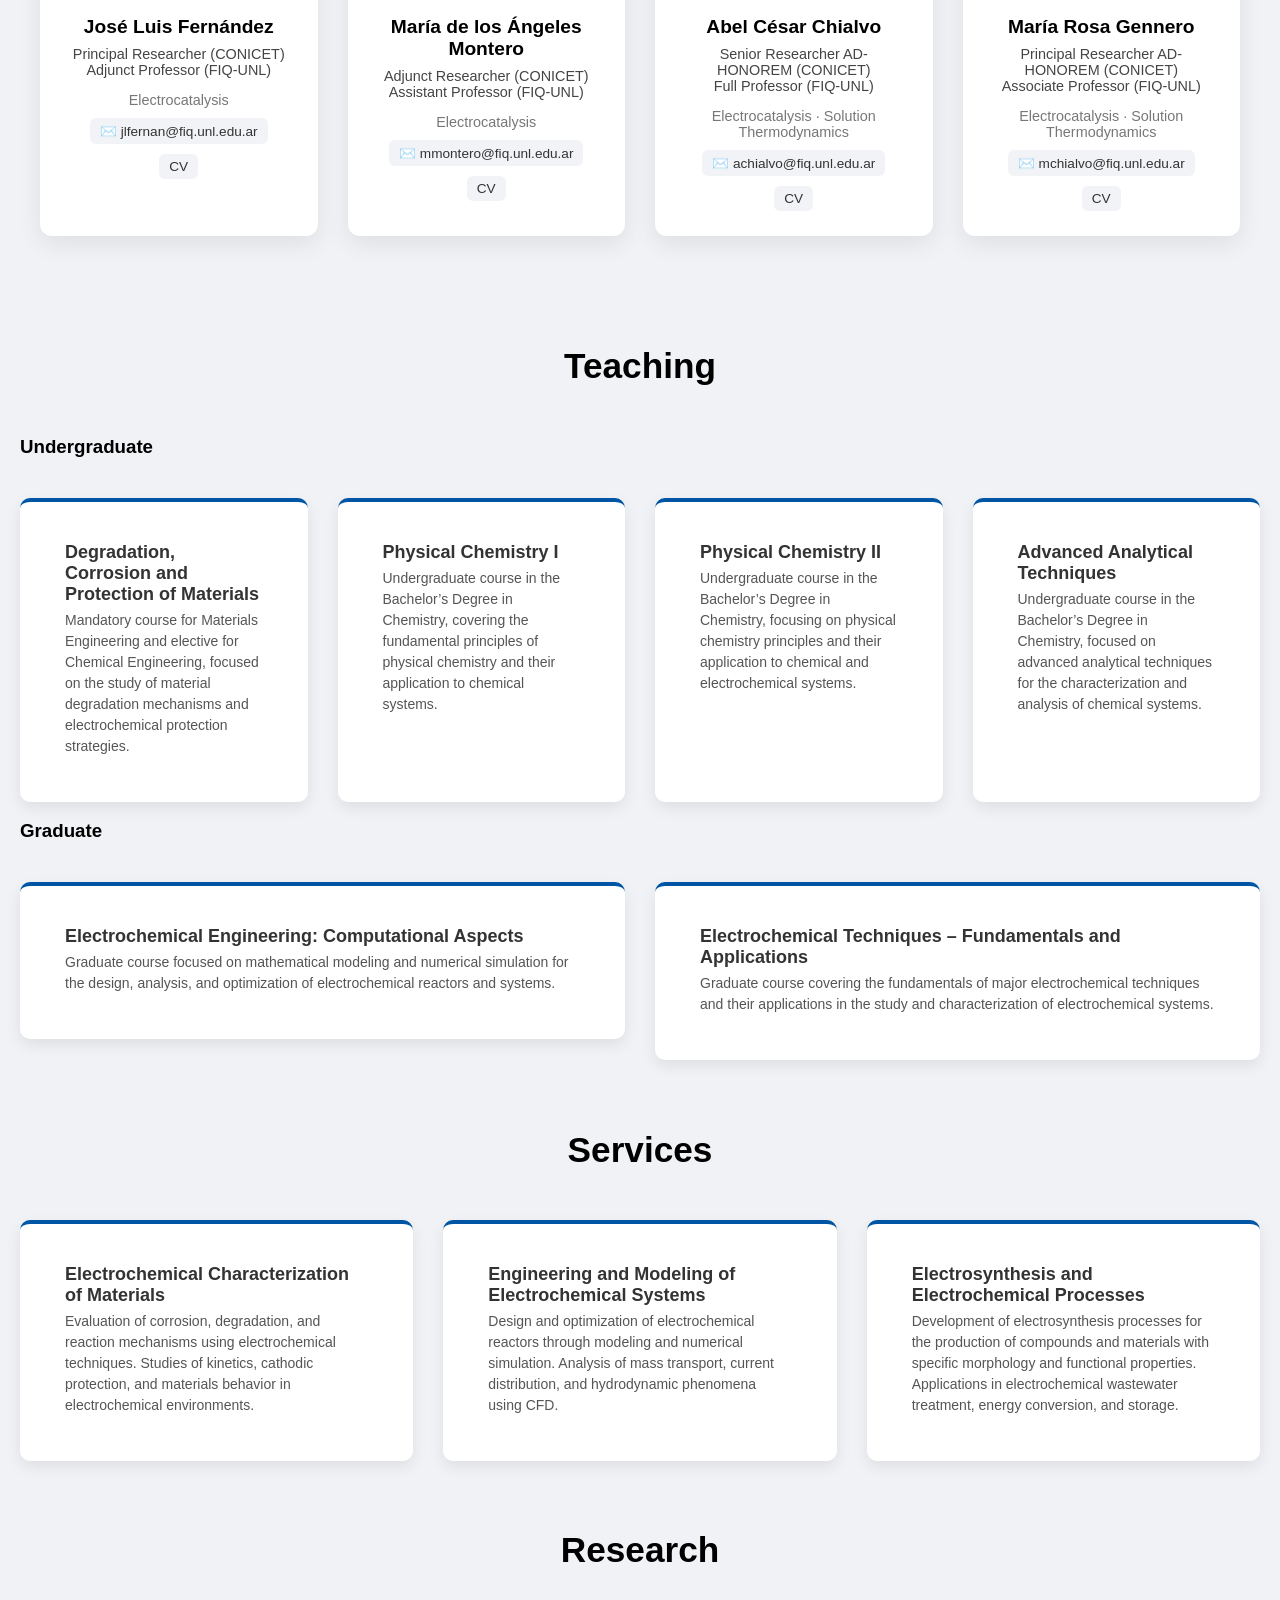
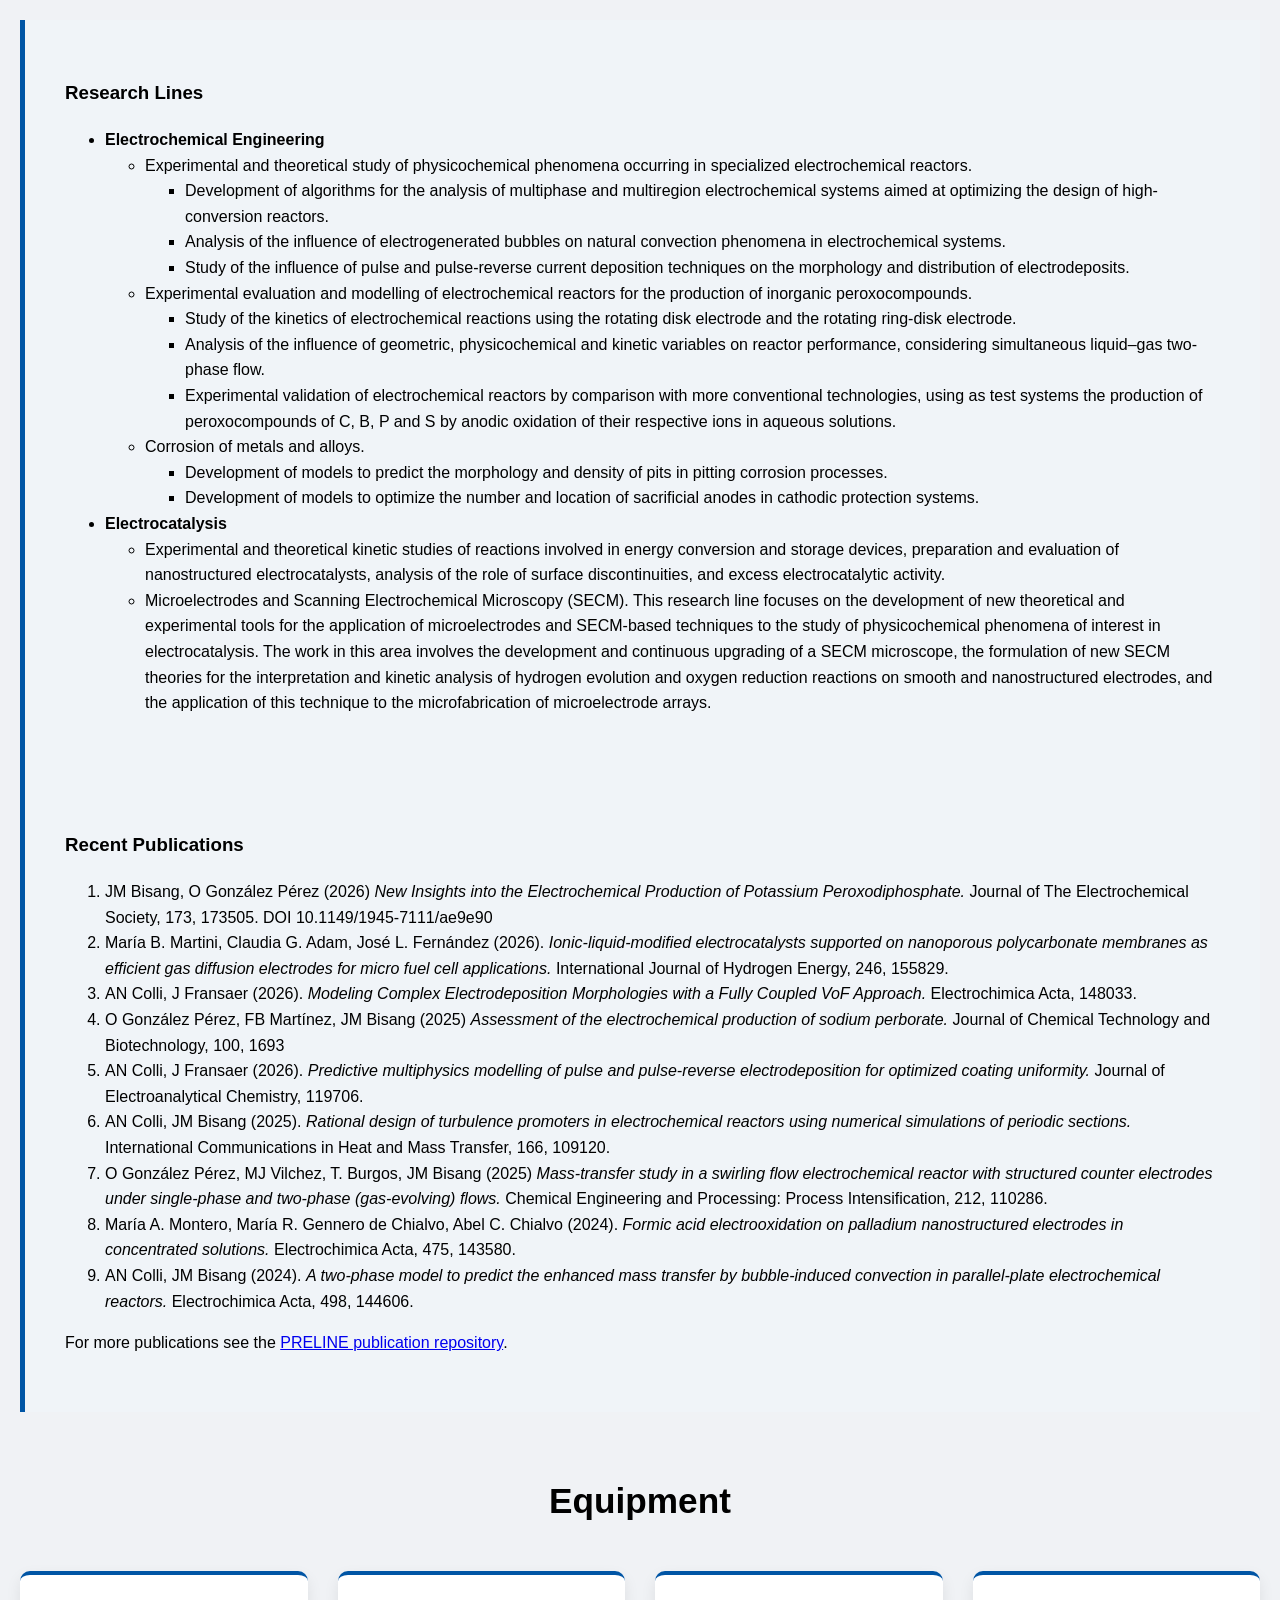
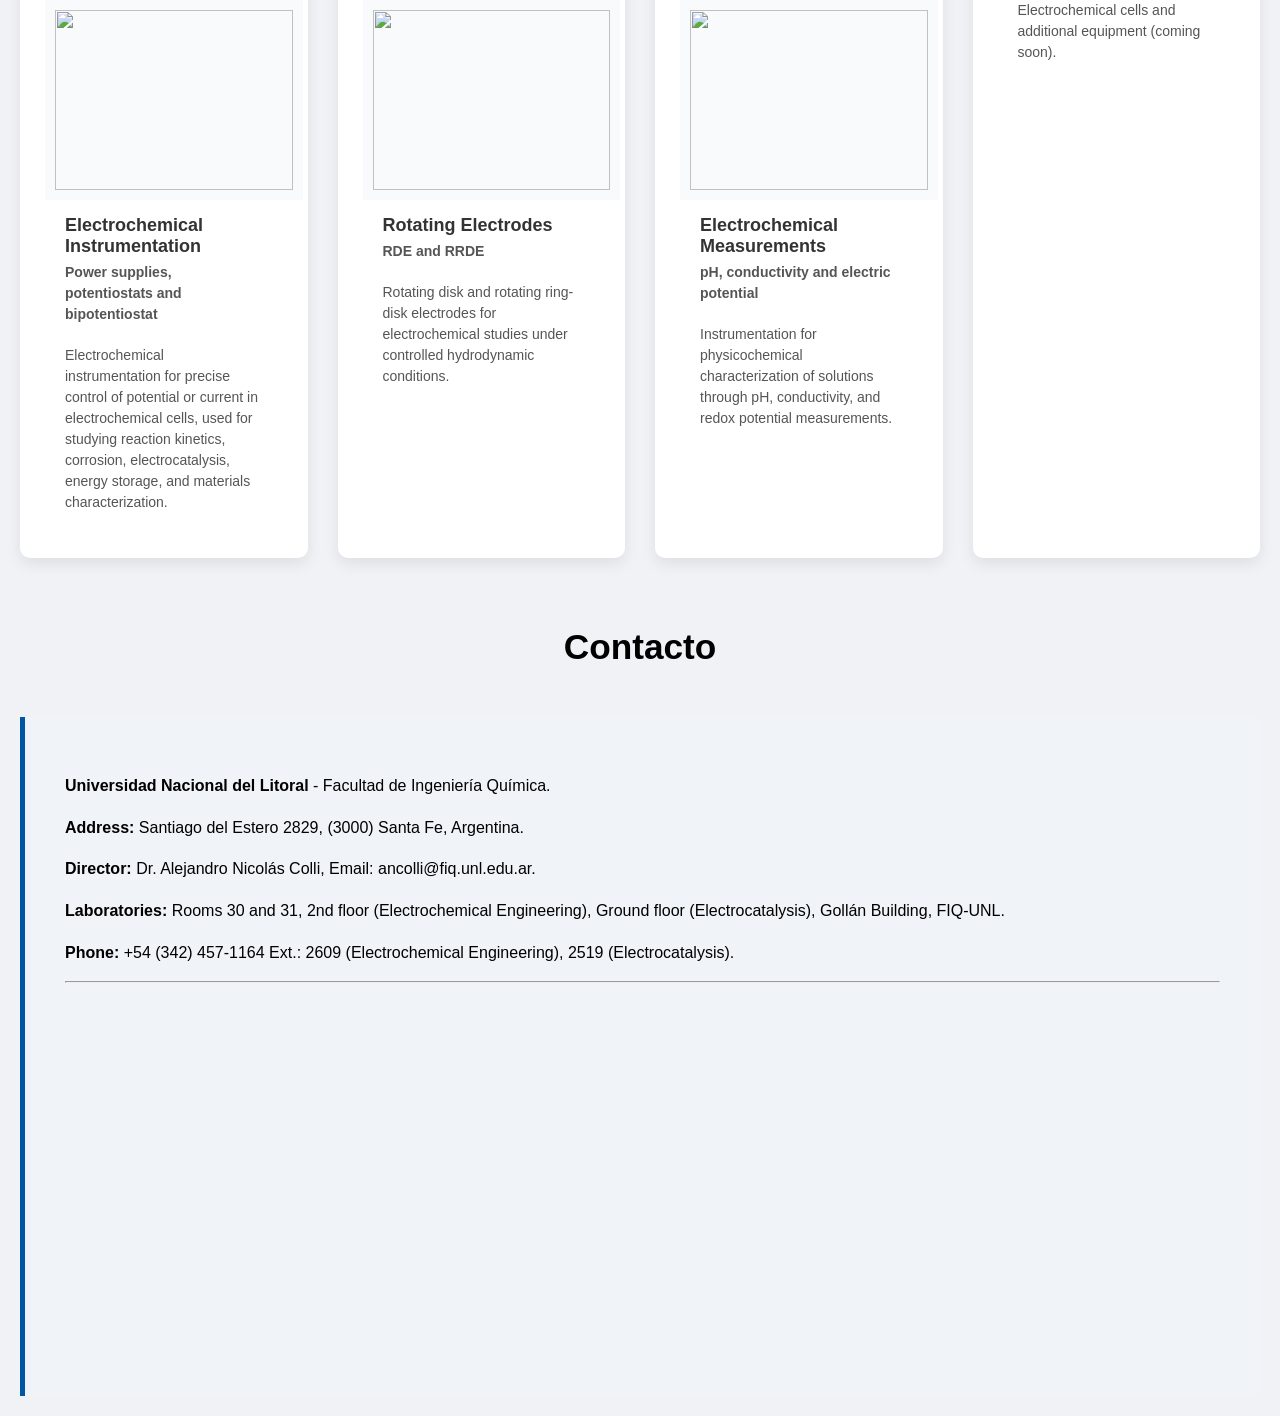
==== commit 4b163f4d: "update" ====
--- a/index-en.html
+++ b/index-en.html
@@ -1,6 +1,19 @@
 <!DOCTYPE html>
 <html lang="en">
 <head>
+
+<!-- Google tag (gtag.js) -->
+<script async src="https://www.googletagmanager.com/gtag/js?id=G-3TN60GG6SZ"></script>
+<script>
+  window.dataLayer = window.dataLayer || [];
+  function gtag(){dataLayer.push(arguments);}
+  gtag('js', new Date());
+
+  gtag('config', 'G-3TN60GG6SZ');
+</script>
+
+
+
 <meta charset="UTF-8">
 <meta name="description" content="PRELINE is a program in applied electrochemistry and electrochemical engineering at Facultad de Ingeniería Química (FIQ) of the Universidad Nacional del Litoral (UNL), where research is conducted, undergraduate and graduate courses are taught, and human resources are trained.">
 <title>Programa de Electroquímica Aplicada e Ingeniería Electroquímica (PRELINE)</title>
@@ -78,35 +91,7 @@
 
   <div class="integrantes-grid">
 
-    <!-- José M. Bisang -->
-    <article class="integrante-card">
-      <img src="files/img/fotoJMB.jpg" alt="José M. Bisang">
-
-      <div class="integrante-info">
-        <h3>José M. Bisang</h3>
-
-        <p class="cargo">
-          Chemical Engineer<br>
-          Principal Researcher AD-HONOREM (CONICET)<br>
-          Retired Associate Professor (FIQ-UNL)
-        </p>
-
-        <p class="area">
-          Electrochemical Engineering
-        </p>
-
-        <div class="links">
-          <a href="mailto:jbisang@fiq.unl.edu.ar">
-            ✉️ jbisang@fiq.unl.edu.ar
-          </a>
-          <a href="https://bicyt.conicet.gov.ar/fichas/p/en/jose-maria-bisang"
-             target="_blank">CV</a>
-        </div>
-      </div>
-    </article>
-
-
-    <!-- Alejandro Nicolás Colli -->
+     <!-- Alejandro Nicolás Colli -->
     <article class="integrante-card">
       <img src="files/img/fotoColli.jpg" alt="Alejandro Nicolás Colli">
 
@@ -195,6 +180,33 @@
         </div>
       </div>
     </article>
+    
+       <!-- José M. Bisang -->
+    <article class="integrante-card">
+      <img src="files/img/fotoJMB.jpg" alt="José M. Bisang">
+
+      <div class="integrante-info">
+        <h3>José M. Bisang</h3>
+
+        <p class="cargo">
+          Chemical Engineer<br>
+          Principal Researcher AD-HONOREM (CONICET)<br>
+          Retired Associate Professor (FIQ-UNL)
+        </p>
+
+        <p class="area">
+          Electrochemical Engineering
+        </p>
+
+        <div class="links">
+          <a href="mailto:jbisang@fiq.unl.edu.ar">
+            ✉️ jbisang@fiq.unl.edu.ar
+          </a>
+          <a href="https://bicyt.conicet.gov.ar/fichas/p/en/jose-maria-bisang"
+             target="_blank">CV</a>
+        </div>
+      </div>
+    </article>
 
   </div>
 
@@ -408,40 +420,78 @@
 
 <ul>
 
-<li>Experimental and theoretical study of physicochemical phenomena occurring in specialized electrochemical reactors.</li>
+<li>
+<strong>Electrochemical Engineering</strong>
+<ul>
+
+<li>Experimental and theoretical study of physicochemical phenomena occurring in specialized electrochemical reactors.
 <ul>
     <li>Development of algorithms for the analysis of multiphase and multiregion electrochemical systems aimed at optimizing the design of high-conversion reactors.</li>
-    
-    <li>Analysis of the influence of electrogenerated bubbles on natural convection phenomena in electrochemical systems.</li>
-    
-    <li>Study of the influence of pulse and pulse-reverse current deposition techniques on the morphology and distribution of electrodeposits.</li>
+
+<li>Analysis of the influence of electrogenerated bubbles on natural convection phenomena in electrochemical systems.</li>
+
+<li>Study of the influence of pulse and pulse-reverse current deposition techniques on the morphology and distribution of electrodeposits.</li>
+
 </ul>
-
-<li>Experimental evaluation and modelling of electrochemical reactors for the production of inorganic peroxocompounds.</li>
+</li>
+
+<li>Experimental evaluation and modelling of electrochemical reactors for the production of inorganic peroxocompounds.
 <ul>
     <li>Study of the kinetics of electrochemical reactions using the rotating disk electrode and the rotating ring-disk electrode.</li>
-    
-    <li>Analysis of the influence of geometric, physicochemical and kinetic variables on reactor performance, considering simultaneous liquid–gas two-phase flow.</li>
-    
-    <li>Experimental validation of electrochemical reactors by comparison with more conventional technologies, using as test systems the production of peroxocompounds of C, B, P and S by anodic oxidation of their respective ions in aqueous solutions.</li>
+
+<li>Analysis of the influence of geometric, physicochemical and kinetic variables on reactor performance, considering simultaneous liquid–gas two-phase flow.</li>
+
+<li>Experimental validation of electrochemical reactors by comparison with more conventional technologies, using as test systems the production of peroxocompounds of C, B, P and S by anodic oxidation of their respective ions in aqueous solutions.</li>
+
 </ul>
-
-<li>Corrosion of metals and alloys.</li>
+</li>
+
+<li>Corrosion of metals and alloys.
 <ul>
     <li>Development of models to predict the morphology and density of pits in pitting corrosion processes.</li>
+
+<li>Development of models to optimize the number and location of sacrificial anodes in cathodic protection systems.</li>
+
+</ul>
+</li>
+
+</ul>
+</li>
+
+<li>
+<strong>Electrocatalysis</strong>
+<ul>
+
+<li>Experimental and theoretical kinetic studies of reactions involved in energy conversion and storage devices, preparation and evaluation of nanostructured electrocatalysts, analysis of the role of surface discontinuities, and excess electrocatalytic activity.</li>
+
+<li>Microelectrodes and Scanning Electrochemical Microscopy (SECM). This research line focuses on the development of new theoretical and experimental tools for the application of microelectrodes and SECM-based techniques to the study of physicochemical phenomena of interest in electrocatalysis. The work in this area involves the development and continuous upgrading of a SECM microscope, the formulation of new SECM theories for the interpretation and kinetic analysis of hydrogen evolution and oxygen reduction reactions on smooth and nanostructured electrodes, and the application of this technique to the microfabrication of microelectrode arrays.</li>
+
+</ul>
+</li>
+
+</ul>
+
+</div>
+
+
+<div class="sobre-texto">
+
+<h3>Recent Publications</h3>
+
+<ol>
+
+    <li>
+      JM Bisang, O González Pérez (2026)
+      <em>New Insights into the Electrochemical Production of Potassium Peroxodiphosphate.</em> 
+      Journal of The Electrochemical Society, 173, 173505. DOI 10.1149/1945-7111/ae9e90
+    </li>
+
+    <li>
+      María B. Martini, Claudia G. Adam, José L. Fernández (2026). 
+      <em>Ionic-liquid-modified electrocatalysts supported on nanoporous polycarbonate membranes as efficient gas diffusion electrodes for micro fuel cell applications.</em> 
+      International Journal of Hydrogen Energy, 246, 155829.
+    </li>
     
-    <li>Development of models to optimize the number and location of sacrificial anodes in cathodic protection systems.</li>
-</ul>
-
-</ul>
-
-</div>
-
-<div class="sobre-texto">
-
-<h3>Recent Publications</h3>
-
-<ol>
     <li>
       AN Colli, J Fransaer (2026). 
       <em>Modeling Complex Electrodeposition Morphologies with a Fully Coupled VoF Approach.</em> 
@@ -467,6 +517,12 @@
       <em>Mass-transfer study in a swirling flow electrochemical reactor with structured counter electrodes under single-phase and two-phase (gas-evolving) flows.</em> 
       Chemical Engineering and Processing: Process Intensification, 212, 110286.
     </li>
+        <li>
+       María A. Montero, María R. Gennero de Chialvo, Abel C. Chialvo  (2024). 
+      <em>Formic acid electrooxidation on palladium nanostructured electrodes in concentrated solutions.</em> 
+      Electrochimica Acta, 475, 143580.
+    </li>
+    
     <li>
       AN Colli, JM Bisang (2024). 
       <em>A two-phase model to predict the enhanced mass transfer by bubble-induced convection in parallel-plate electrochemical reactors.</em> 
@@ -552,7 +608,7 @@
     <p><strong>Universidad Nacional del Litoral</strong> - Facultad de Ingeniería Química.</p>
     <p><strong>Address:</strong> Santiago del Estero 2829, (3000) Santa Fe, Argentina.</p>
     <p><strong>Director:</strong> Dr. Alejandro Nicolás Colli, Email: ancolli@fiq.unl.edu.ar.</p>
-    <p><strong>Laboratories:</strong> Rooms 30 and 31, 2nd floor, Gollán Building, FIQ-UNL (Electrochemical Engineering).</p>
+    <p><strong>Laboratories:</strong> Rooms 30 and 31, 2nd floor (Electrochemical Engineering), Ground floor (Electrocatalysis), Gollán Building, FIQ-UNL.</p>
     <p><strong>Phone:</strong> +54 (342) 457-1164 Ext.: 2609 (Electrochemical Engineering), 2519 (Electrocatalysis).</p>
 
     <hr>
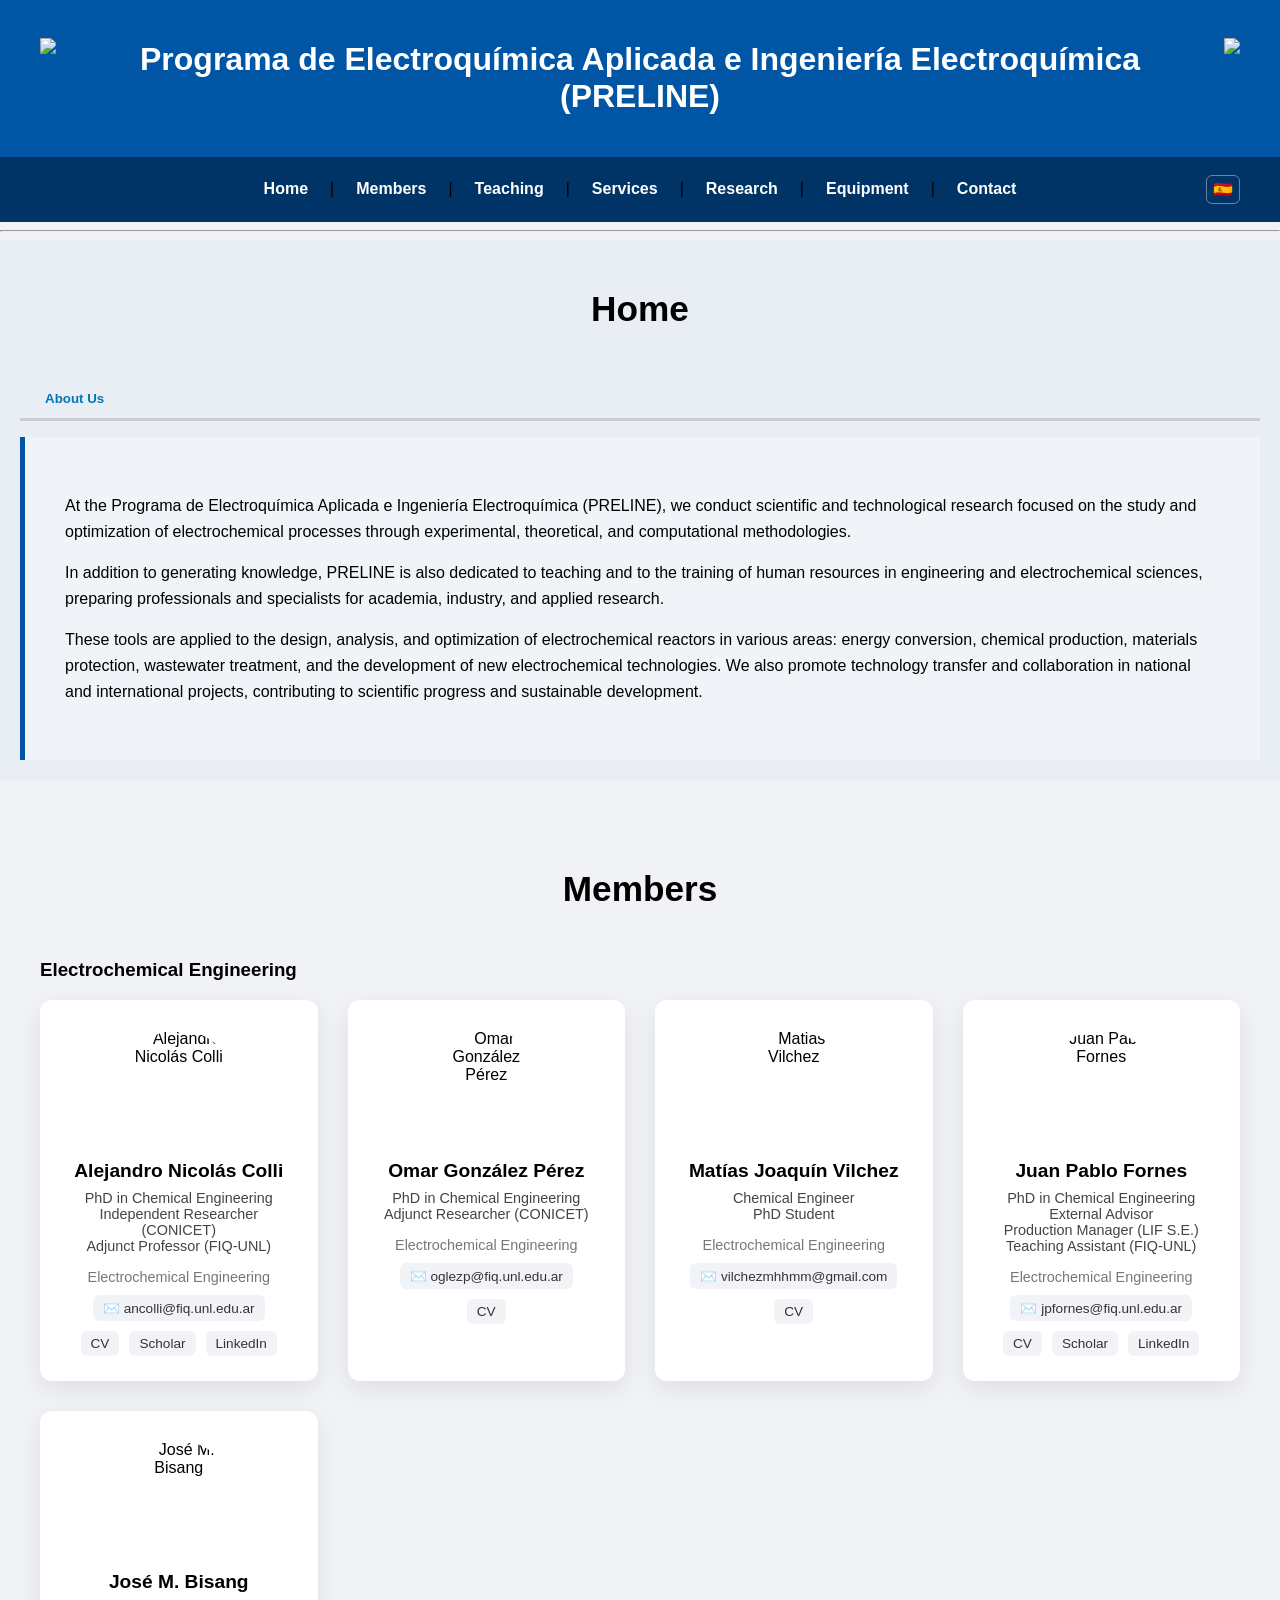
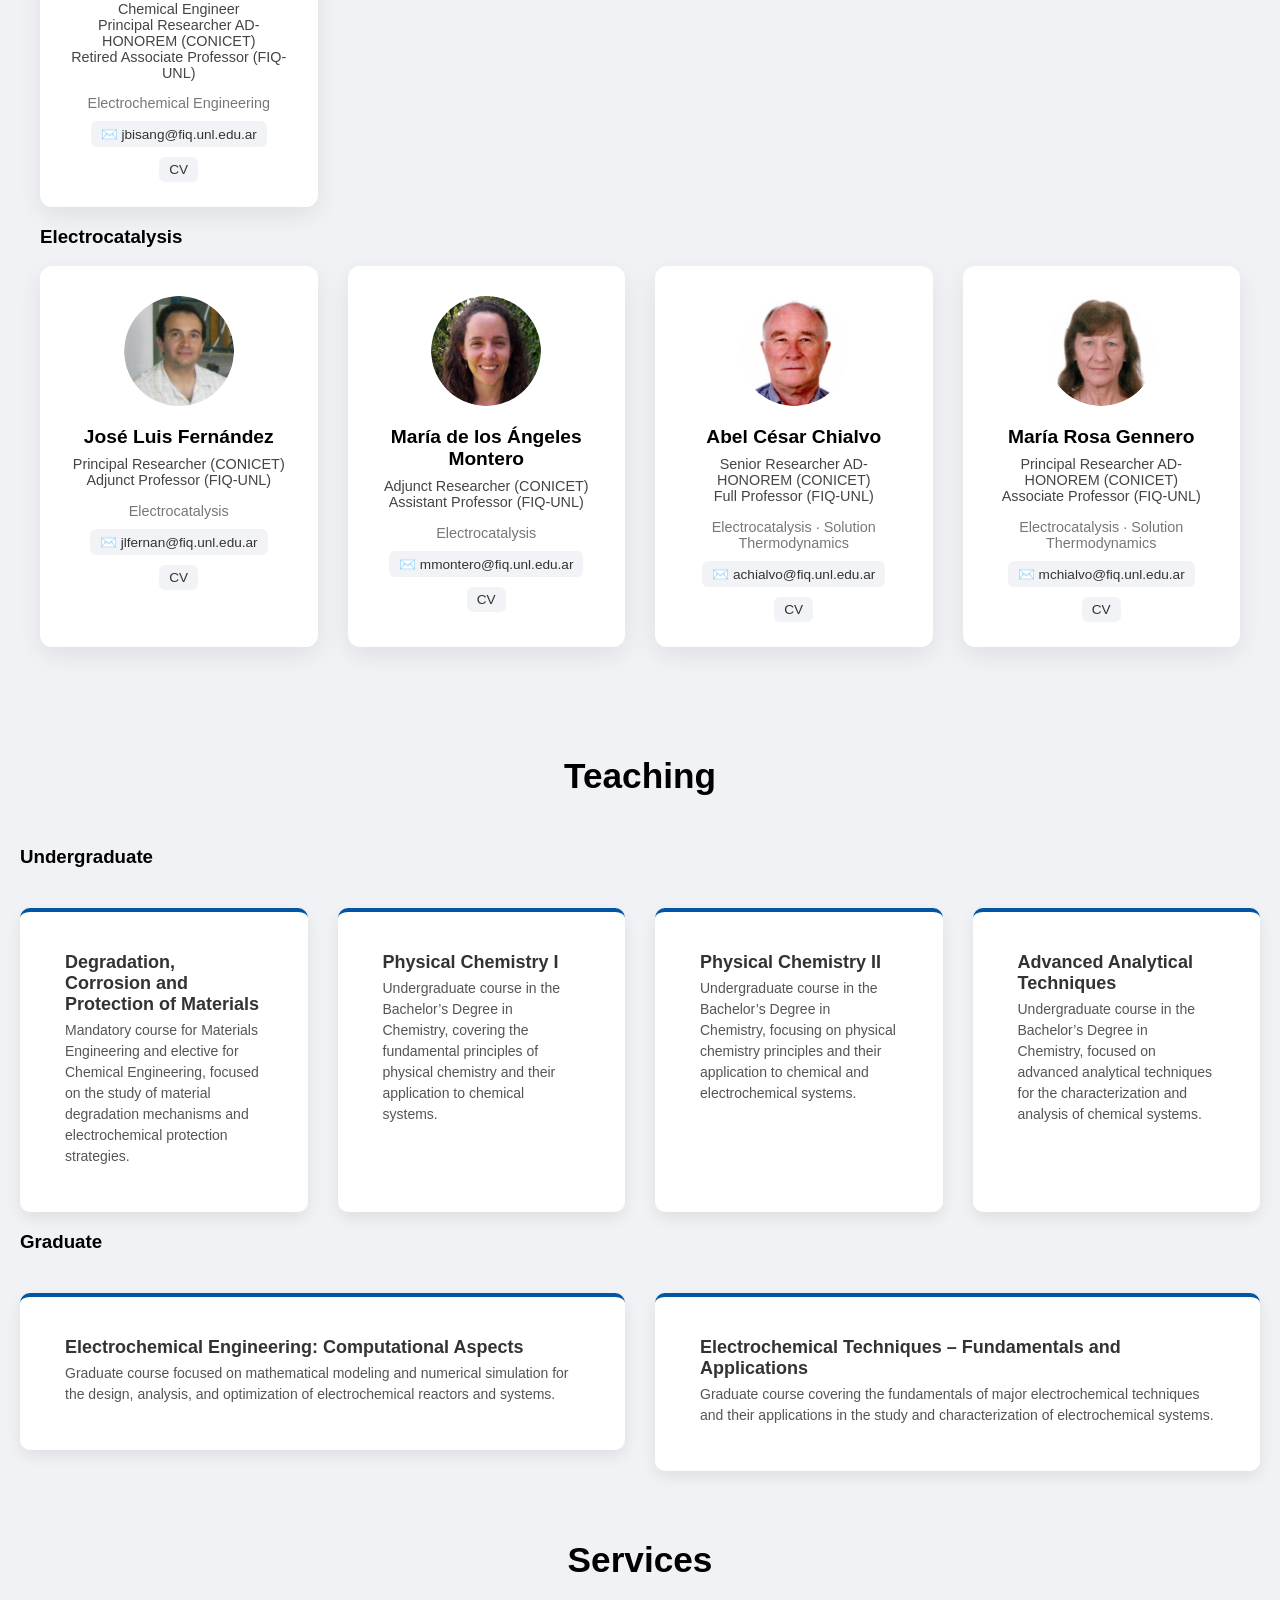
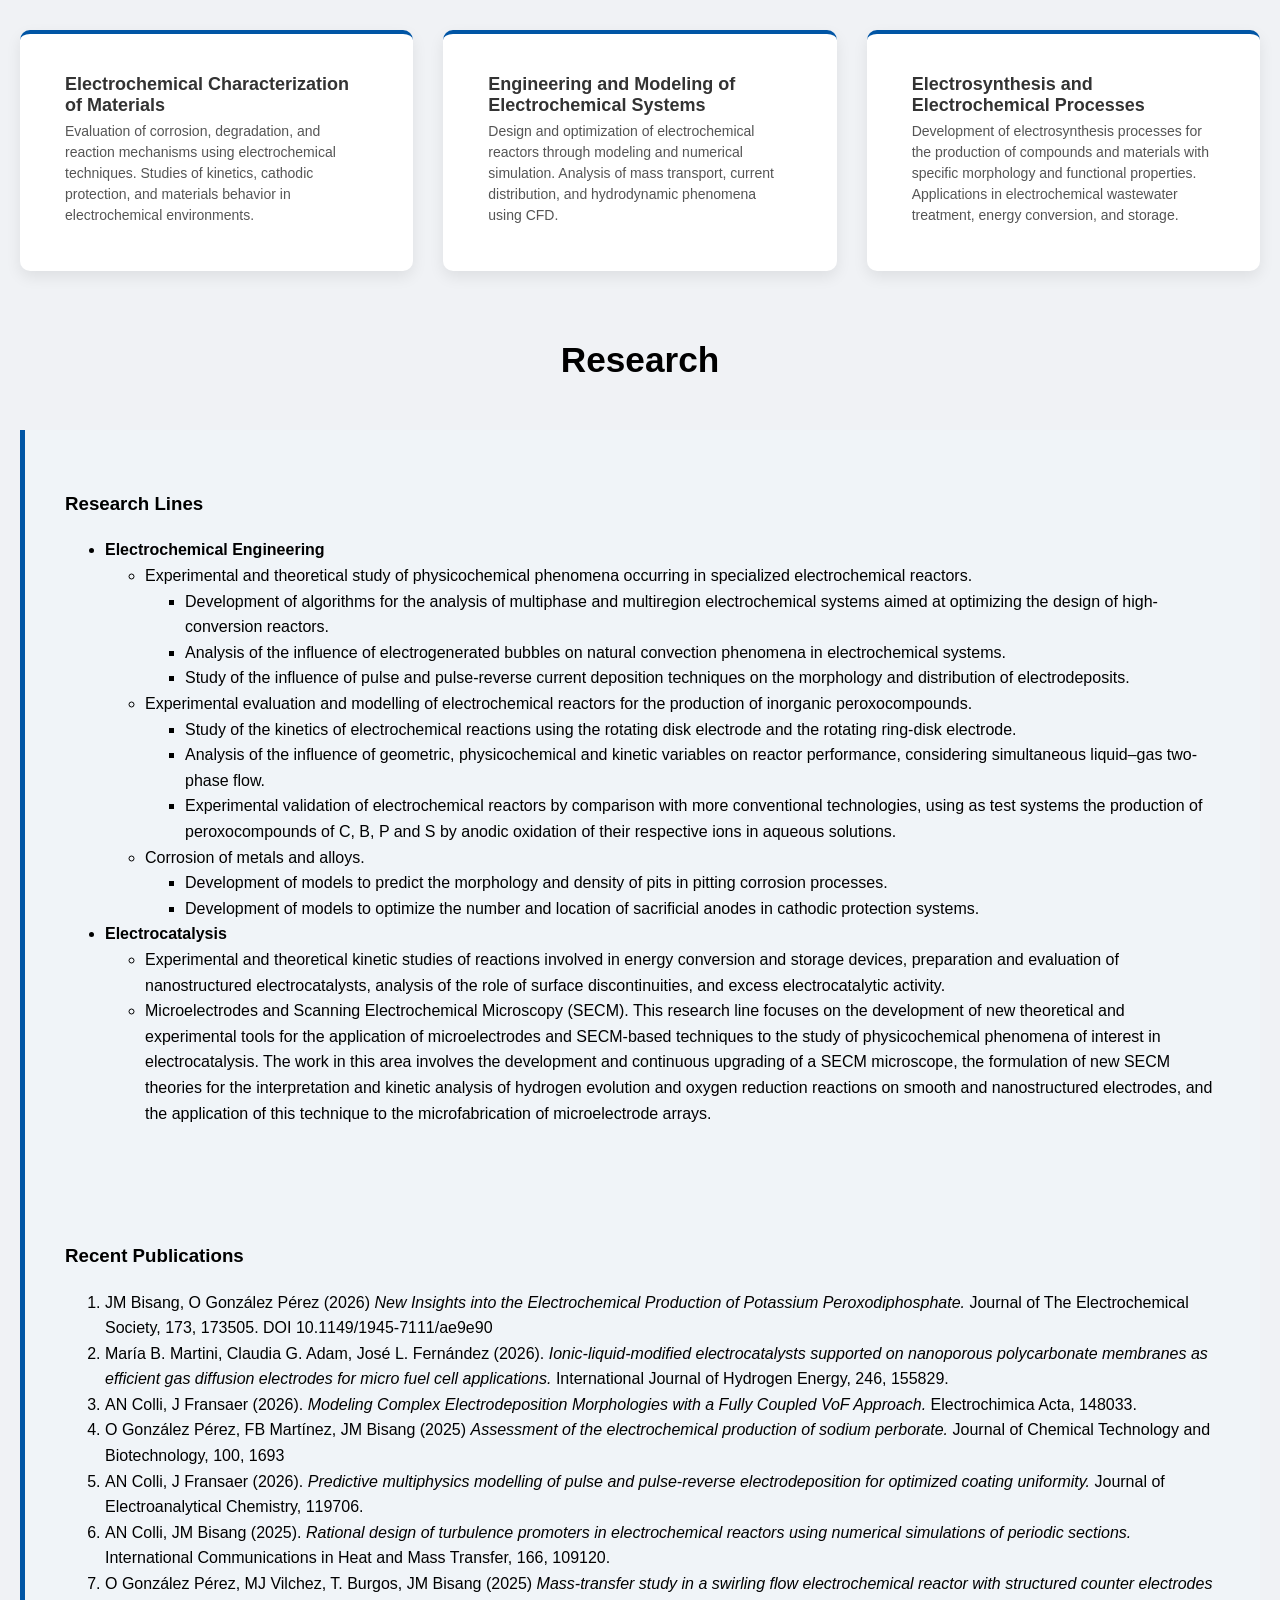
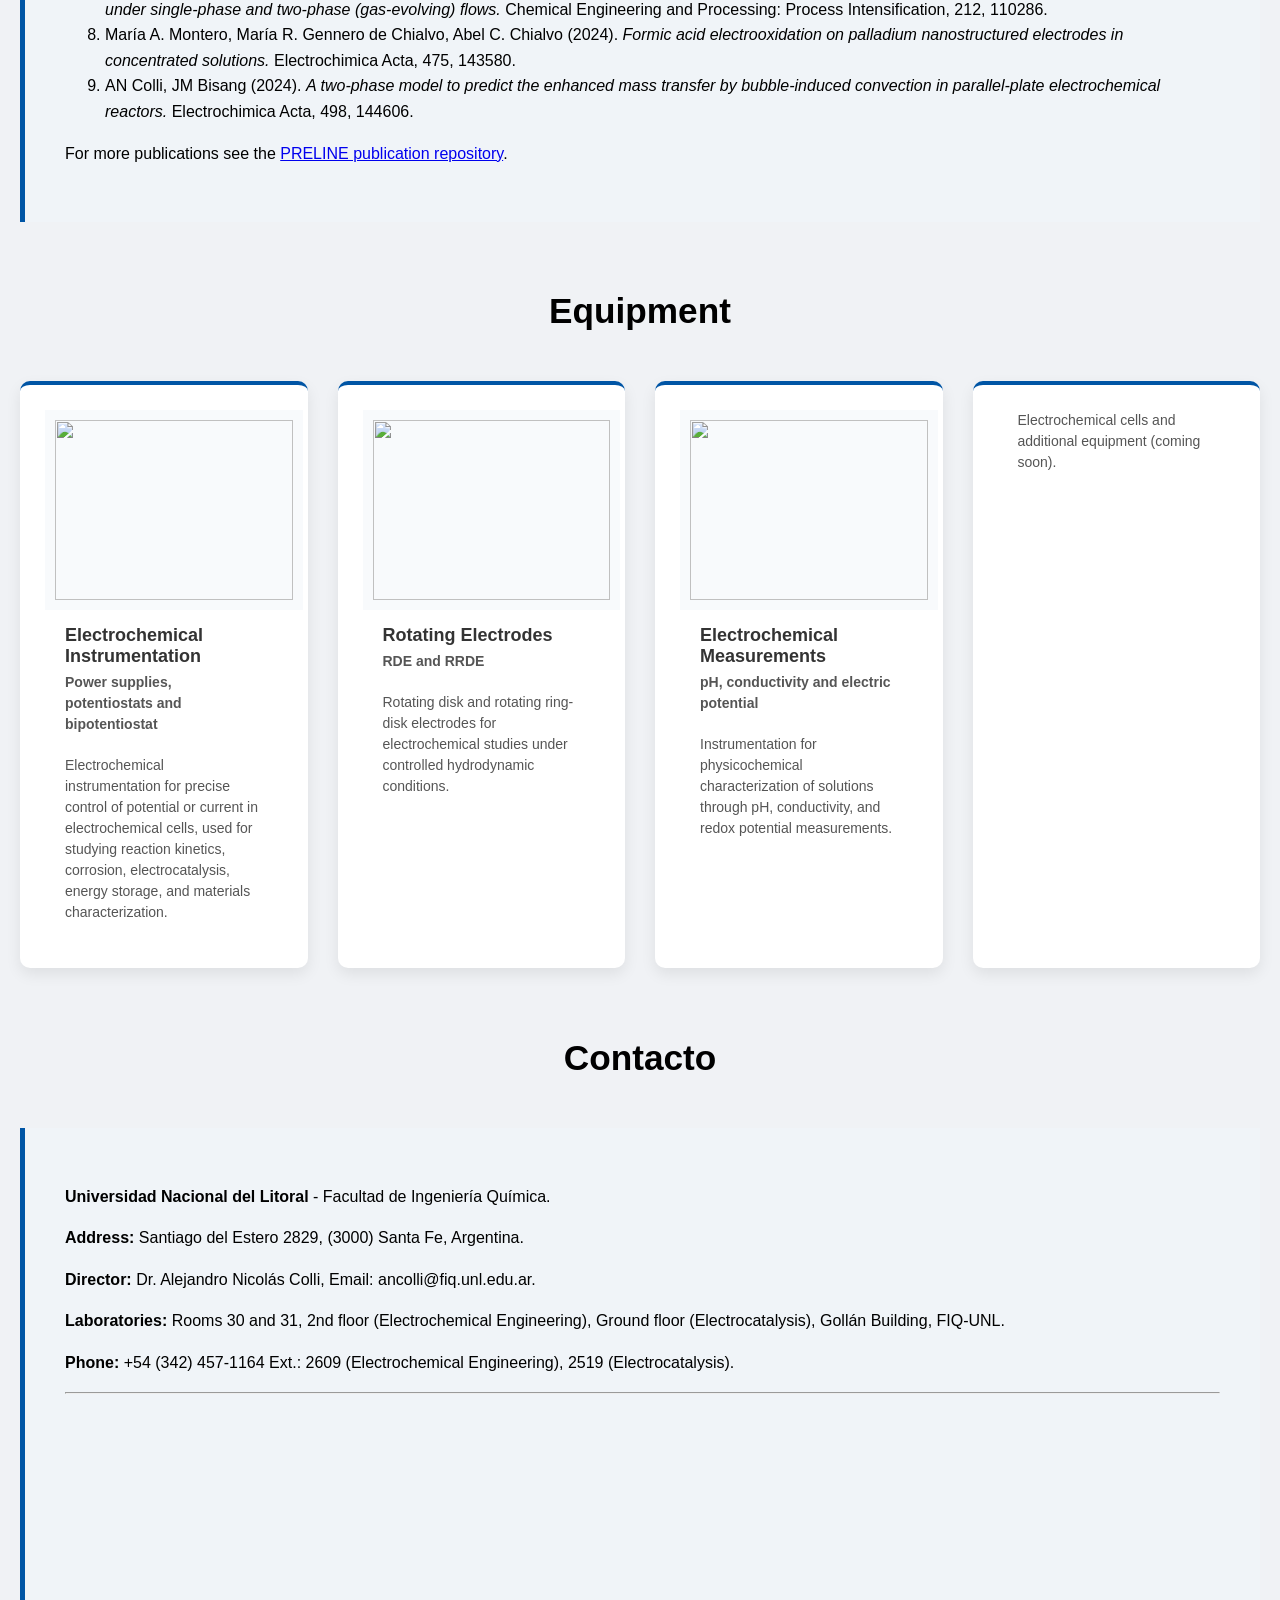
==== commit e24bd4c1: "linkedin" ====
--- a/index-en.html
+++ b/index-en.html
@@ -116,7 +116,7 @@
              target="_blank">CV</a>
           <a href="https://scholar.google.com/citations?user=AKyOpQEAAAAJ&hl=es"
              target="_blank">Scholar</a>
-          <a href="https://www.linkedin.com/in/alejandro-nicol%C3%A1s-colli-9a165934/"
+          <a href="https://www.linkedin.com/in/alejandro-nicolas-colli"
              target="_blank">LinkedIn</a>
         </div>
       </div>
@@ -145,6 +145,31 @@
           </a>
           <a href="https://bicyt.conicet.gov.ar/fichas/p/en/omar-gonzalez-perez"
              target="_blank">CV</a>
+        </div>
+      </div>
+    </article>
+    
+            <!-- Matias Vilchez -->
+    <article class="integrante-card">
+      <img src="files/img/fotoMatias.png" alt="Matias Vilchez">
+
+      <div class="integrante-info">
+        <h3>Matías Joaquín Vilchez</h3>
+
+        <p class="cargo">
+          Chemical Engineer<br>
+          PhD Student
+        </p>
+
+        <p class="area">
+           Electrochemical Engineering
+        </p>
+
+        <div class="links">
+          <a href="mailto:vilchezmhhmm@gmail.com">
+            ✉️ vilchezmhhmm@gmail.com
+          </a>
+          <a href="files/Vilchez.pdf" target="_blank">CV</a>
         </div>
       </div>
     </article>
